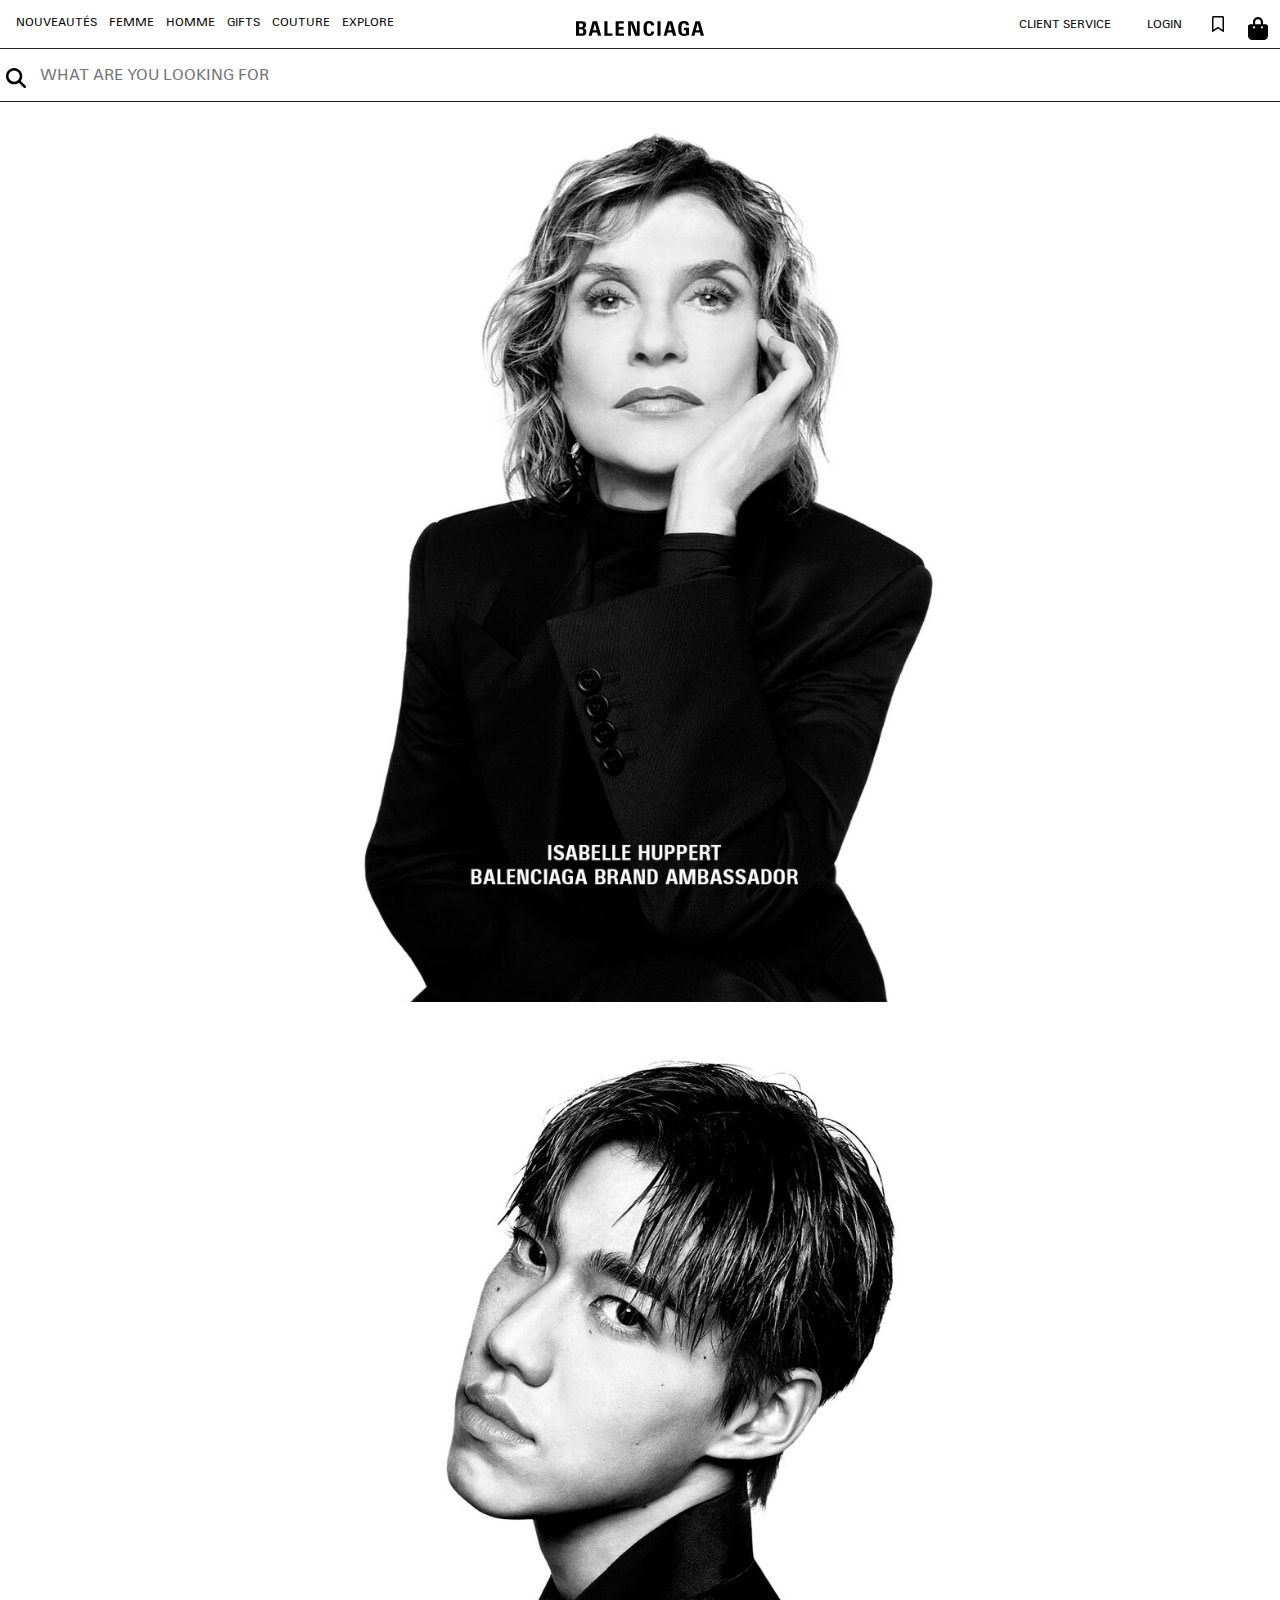
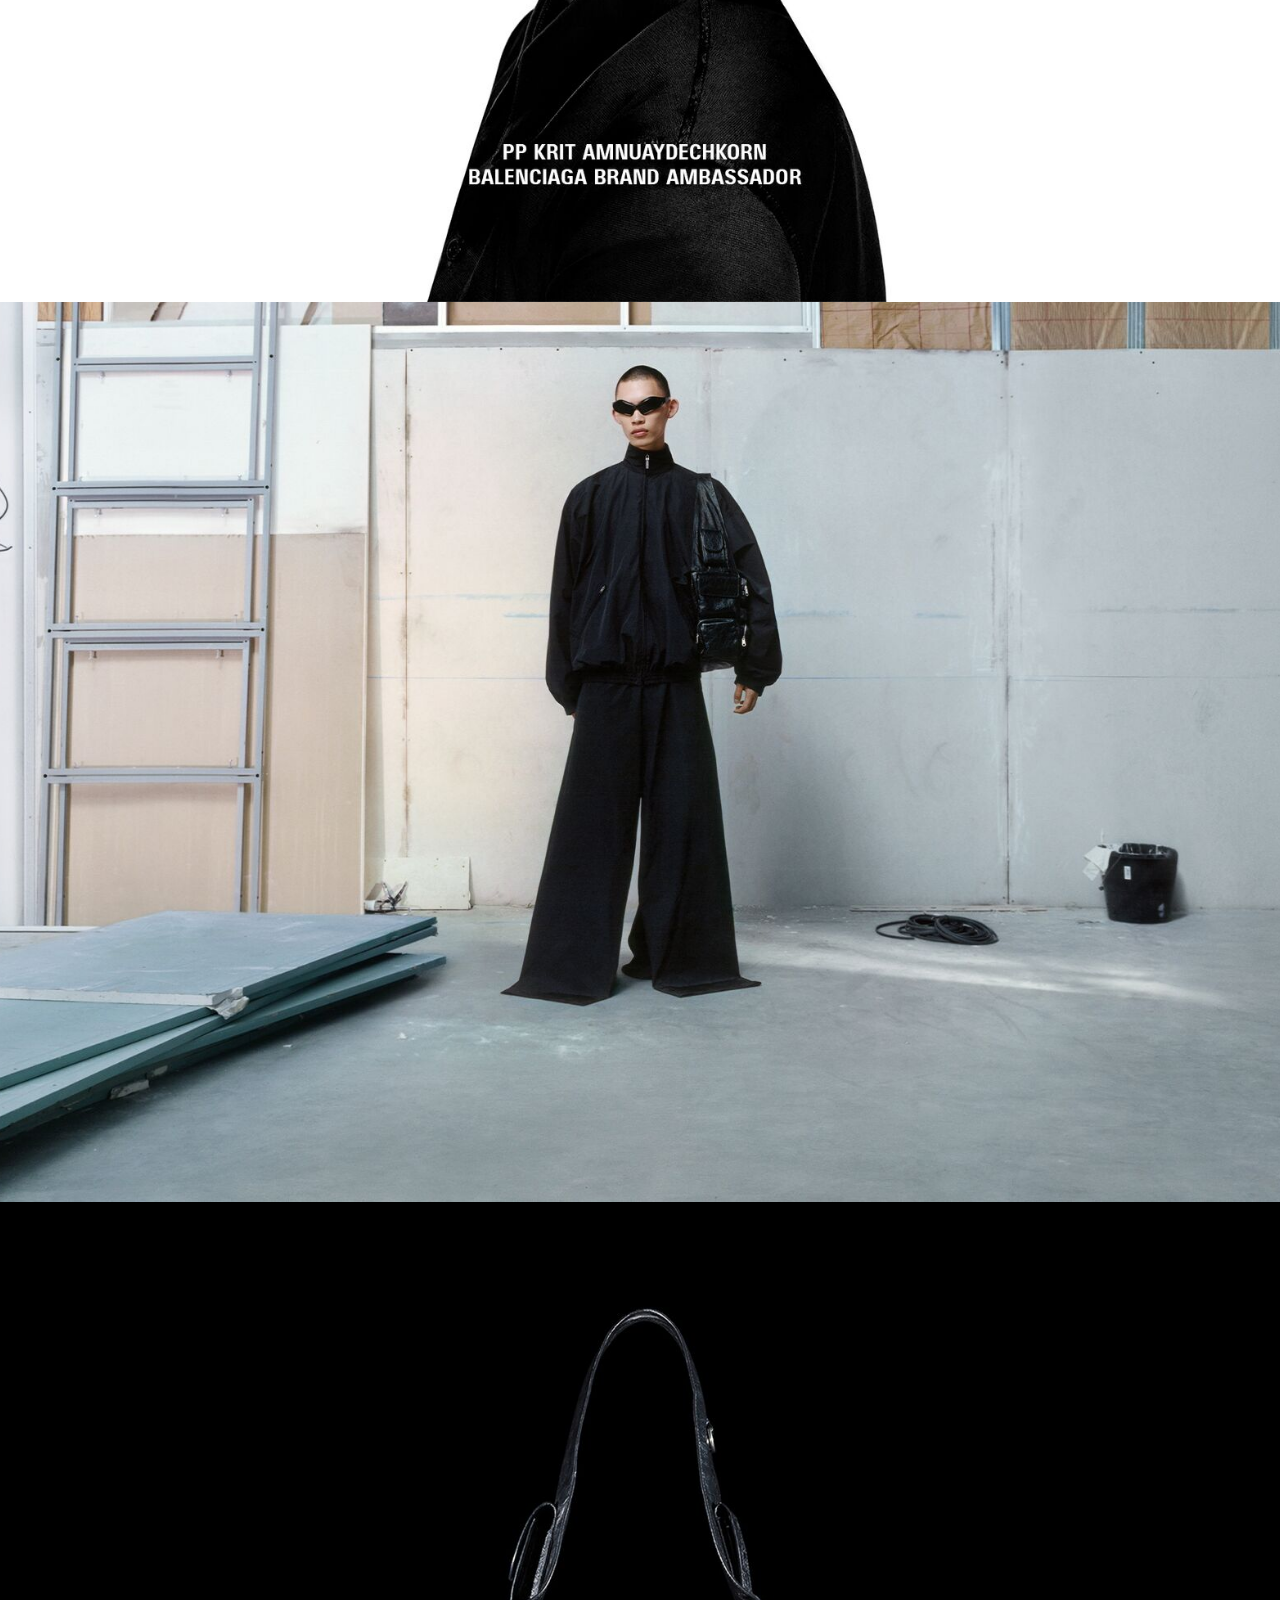
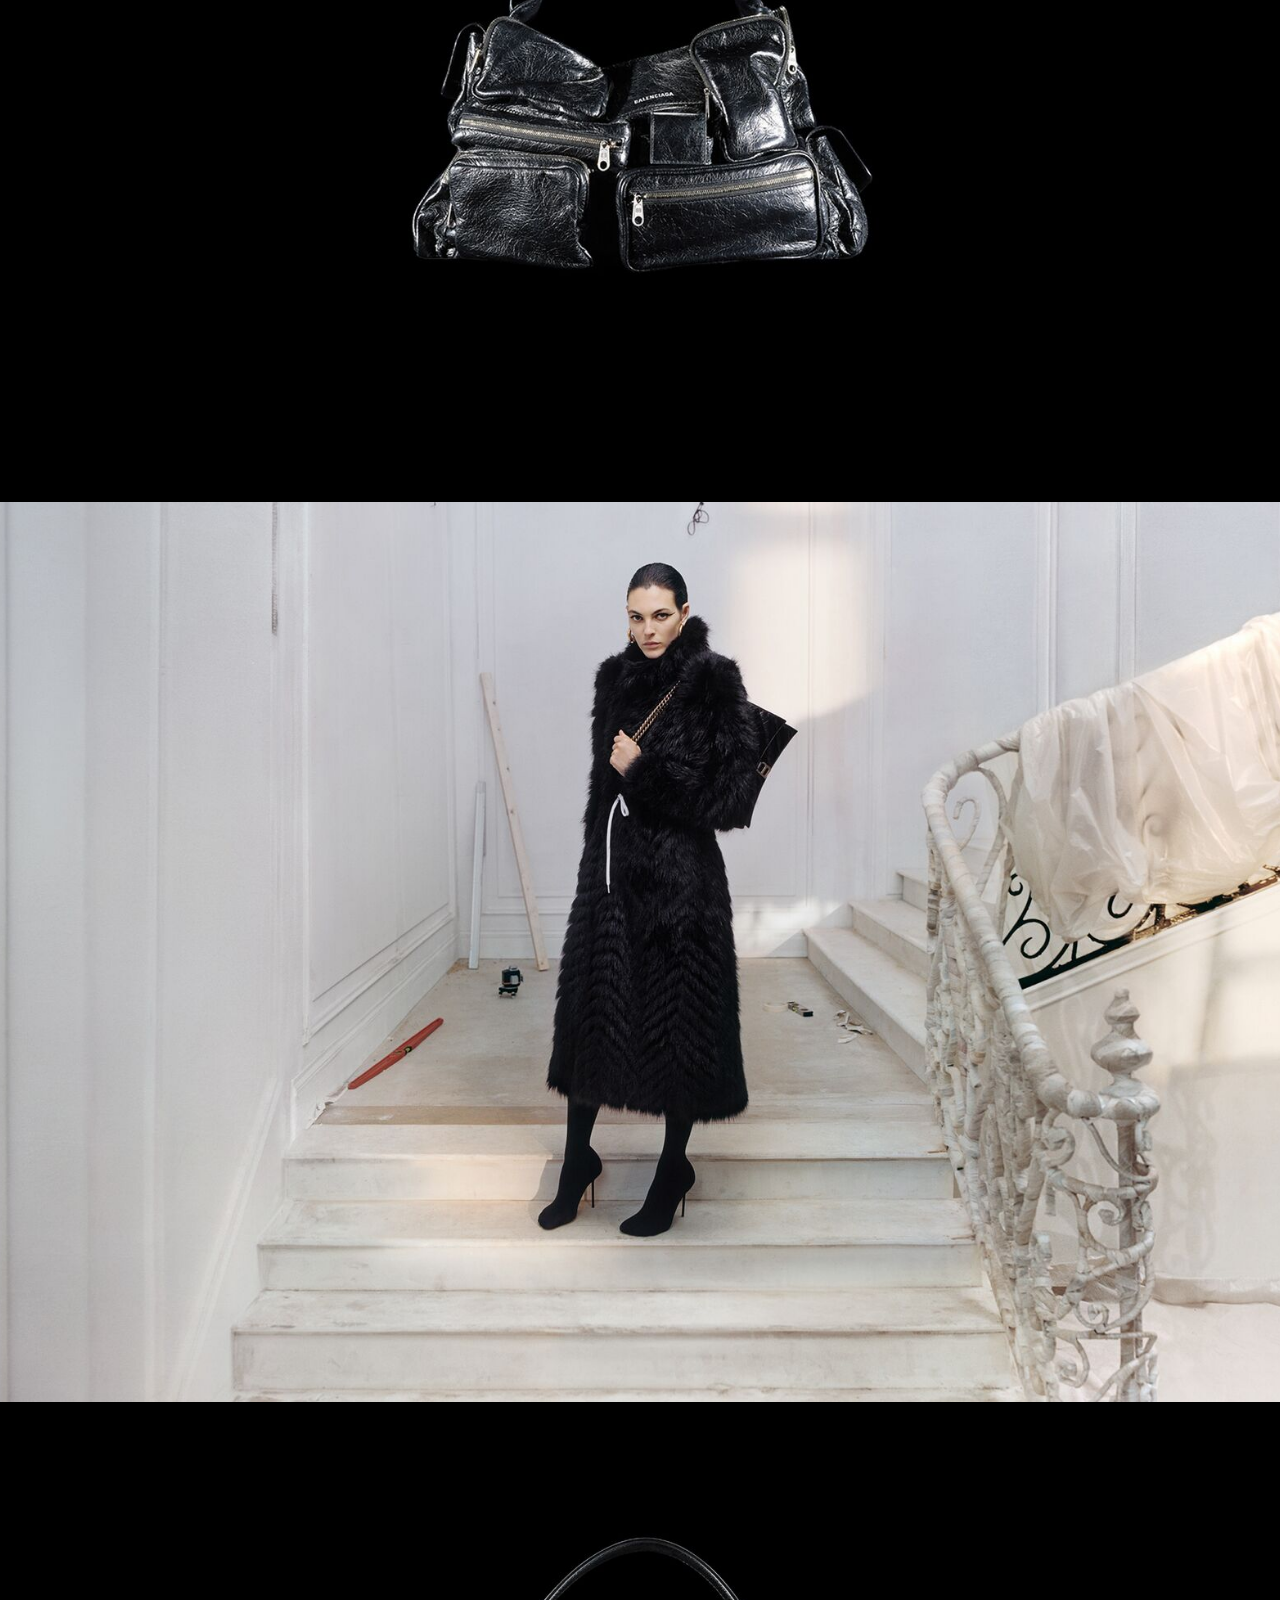
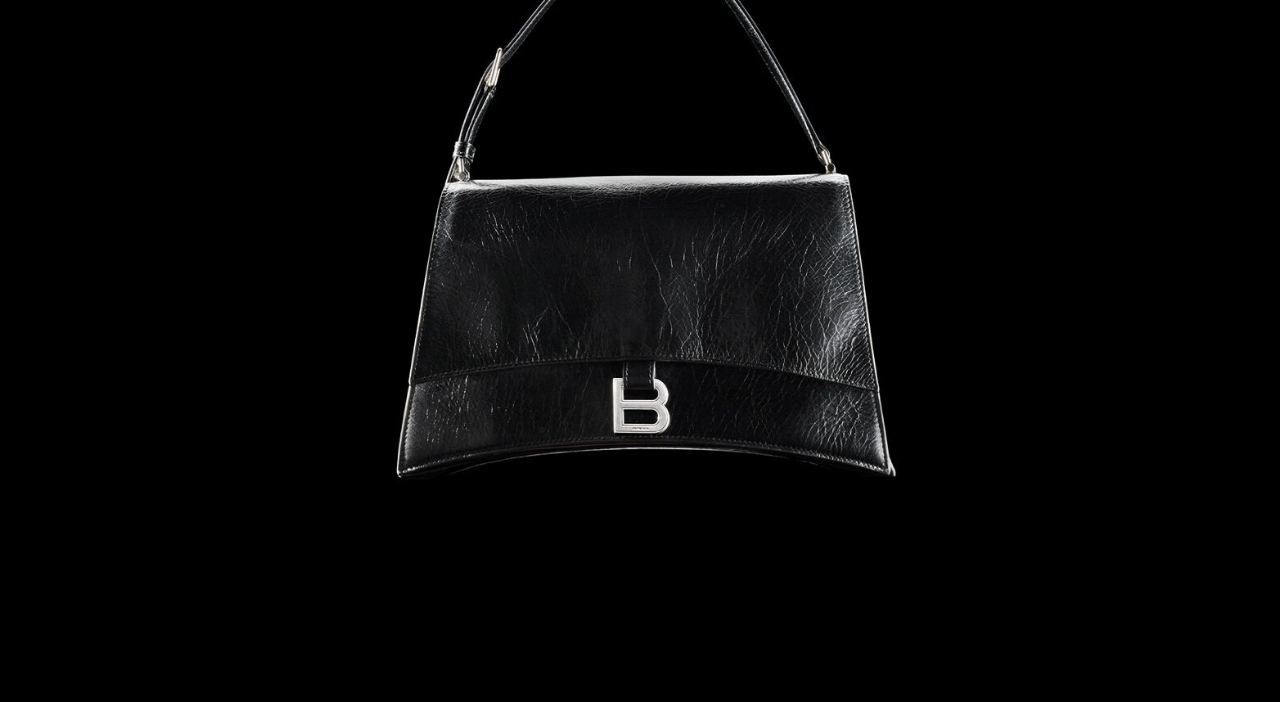
==== index.html @ ee8b0ac3 "Menu desktop terminé" ====
<!DOCTYPE html>

<html lang="fr">

<head>
    <meta charset="UTF-8">
    <meta name="viewport" content="width=device-width, initial-scale=1.0">
    <title>Balenciaga </title>
    <link rel="stylesheet" href="./assets/css/bootstrap.min.css">
    <link rel="stylesheet" href="./assets/css/reset.css">
    <link rel="stylesheet" href="./assets/css/global.css">
    <link rel="stylesheet" href="./assets/css/style.css">
    <link rel="stylesheet" href="./assets/css/navigation_mobile.css">
    <link rel="stylesheet" href="./assets/css/navigation_desktop.css">
</head>

<body>


    <head>
        <div class="head__container-bloc1 mt-2 pb-2 border-bottom border-dark border-1">
            <div class="menu-burger mx-2">
                <div class="burger-line1 "></div>
                <div class="burger-line2 "></div>
                <div class="burger-line3 "></div>
            </div>
            <nav class="main_navigation_window">
                <div class="mobilemenu__container">
                    <!-- ---------------------------------------------------------------------------------------------------------->
                    <!-- ---------------------------------------------------------------------------------------------------------->
                    <!-- -----------------------------        MENU PRINCIPALE CHOIX N°1         ----------------------------------->
                    <!-- ---------------------------------------------------------------------------------------------------------->
                    <!-- ---------------------------------------------------------------------------------------------------------->
                    <ul>
                        <li class="level-1 choix1">
                            <p class="text-left chevron__right">
                                <a href="#">New arrivals</a>
                            </p>
                            <div class="main__bloc level-2 menu1 choix1 display__false">
                                <ul class="bloc display__bloc-off">
                                    <li>
                                        <a href="#">New arrivals - Women</a>
                                    </li>
                                    <li>
                                        <a href="#">New arrivals - men</a>
                                    </li>
                                    <li class="level-2 menu5 choix1">
                                        <a class="chevron__down" href="#">Discover</a>
                                        <div class="level-3 menu3 choix3 display__false">
                                            <ul class="bloc display__blocup-off">
                                                <li>
                                                    <a href="#">Coats & Jackets</a>
                                                </li>
                                                <li>
                                                    <a href="#">Sweatshirts & Hoodie</a>
                                                </li>
                                                <li>
                                                    <a href="#">T-shirt</a>
                                                </li>
                                                <li>
                                                    <a href="#">Knitwear</a>
                                                </li>
                                                <li>
                                                    <a href="#">Tops & shirts</a>
                                                </li>
                                                <li>
                                                    <a href="#">Dresses & Skirts</a>
                                                </li>
                                            </ul>
                                        </div>
                                    </li>
                                </ul>
                            </div>
                        </li>
                        <!-- ---------------------------------------------------------------------------------------------------------->
                        <!-- ---------------------------------------------------------------------------------------------------------->
                        <!-- -----------------------------        MENU PRINCIPALE CHOIX N°2         ----------------------------------->
                        <!-- ---------------------------------------------------------------------------------------------------------->
                        <!-- ---------------------------------------------------------------------------------------------------------->
                        <li class="level-1 choix2">
                            <p class="text-left chevron__right ">
                                <a href="#">Woman</a>
                            </p>
                            <div class="main__bloc level-2  menu1 choix2 display__false">
                                <ul class="bloc display__bloc-off">
                                    <li class="level-2 menu4 choix1">
                                        <a class="chevron__down" href="#">Ready-to-wear</a>
                                        <div class="level-3 menu4 choix1 display__false">
                                            <ul class="bloc display__blocup-off">
                                                <li>
                                                    <a href="#">Coats & Jackets</a>
                                                </li>
                                                <li>
                                                    <a href="#">Sweatshirts & Hoodie</a>
                                                </li>
                                                <li>
                                                    <a href="#">T-shirt</a>
                                                </li>
                                                <li>
                                                    <a href="#">Knitwear</a>
                                                </li>
                                                <li>
                                                    <a href="#">Tops & shirts</a>
                                                </li>
                                                <li>
                                                    <a href="#">Dresses & Skirts</a>
                                                </li>
                                            </ul>
                                        </div>
                                    </li>
                                    <li class="level-2 menu4 choix2">
                                        <a class="chevron__down" href="#">Shoes</a>
                                        <div class="level-3 menu4 choix1 display__false">
                                            <ul class="bloc display__blocup-off">
                                                <li>
                                                    <a href="#">Sneakers</a>
                                                </li>
                                                <li>
                                                    <a href="#">Boots & Ankle Boots</a>
                                                </li>
                                                <li>
                                                    <a href="#">Pumps & Heels</a>
                                                </li>

                                            </ul>
                                        </div>
                                    </li>
                                    <li class="level-2 menu4 choix3">
                                        <a class="chevron__down" href="#">bags</a>
                                        <div class="level-3 menu4 choix1 display__false">
                                            <ul class="bloc display__blocup-off">
                                                <li>
                                                    <a href="#">Handbag</a>
                                                </li>
                                                <li>
                                                    <a href="#">Shoulder bags</a>
                                                </li>
                                                <li>
                                                    <a href="#">mini bags</a>
                                                </li>
                                                <li>
                                                    <a href="#">chain bags</a>
                                                </li>
                                                <li>
                                                    <a href="#">tote bags</a>
                                                </li>
                                            </ul>
                                        </div>
                                    </li>
                                    <li class="level-2 menu4 choix4">
                                        <a class="chevron__down" href="#">Small Leathers Goods</a>
                                        <div class="level-3 menu4 choix1 display__false">
                                            <ul class="bloc display__blocup-off">
                                                <li>
                                                    <a href="#">Wallet on chain</a>
                                                </li>
                                                <li>
                                                    <a href="#">wallets</a>
                                                </li>
                                                <li>
                                                    <a href="#">Card holders</a>
                                                </li>
                                                <li>
                                                    <a href="#">Clutches & pouches</a>
                                                </li>
                                            </ul>
                                        </div>
                                    </li>
                                    <li class="level-2 menu4 choix5">
                                        <a class="chevron__down" href="#">Accessories</a>
                                        <div class="level-3 menu4 choix1 display__false">
                                            <ul class="bloc display__blocup-off">
                                                <li>
                                                    <a href="#">Sunglasses</a>
                                                </li>
                                                <li>
                                                    <a href="#">Belts</a>
                                                </li>
                                                <li>
                                                    <a href="#">Scarves & Caps</a>
                                                </li>
                                                <li>
                                                    <a href="#">Socks & Tights</a>
                                                </li>
                                                <li>
                                                    <a href="#">Phone accessories & Keyrings</a>
                                                </li>
                                                <li>
                                                    <a href="#">Hair accessories</a>
                                                </li>
                                                <li>
                                                    <a href="#">Objects</a>
                                                </li>
                                            </ul>
                                        </div>
                                    </li>
                                </ul>
                            </div>
                        </li>
                        <!-- ---------------------------------------------------------------------------------------------------------->
                        <!-- ---------------------------------------------------------------------------------------------------------->
                        <!-- -----------------------------        MENU PRINCIPALE CHOIX N°3         ----------------------------------->
                        <!-- ---------------------------------------------------------------------------------------------------------->
                        <!-- ---------------------------------------------------------------------------------------------------------->
                        <li class="level-1 choix3">
                            <p class="text-left chevron__right">
                                <a href="#">Men</a>
                            </p>
                            <div class="main__bloc level-2 menu1 choix3 display__false">
                                <ul class="bloc display__bloc-off">
                                    <li class="level-2 menu3 choix1">
                                        <a class="chevron__down" href="#">Ready-to-wear</a>
                                        <div class="level-3 menu5 choix1 display__false">
                                            <ul class="bloc display__blocup-off">
                                                <li>
                                                    <a href="#">Coats & Jackets</a>
                                                </li>
                                                <li>
                                                    <a href="#">Sweatshirts & Hoodie</a>
                                                </li>
                                                <li>
                                                    <a href="#">T-shirt</a>
                                                </li>
                                                <li>
                                                    <a href="#">Knitwear</a>
                                                </li>
                                                <li>
                                                    <a href="#">Tops & shirts</a>
                                                </li>
                                                <li>
                                                    <a href="#">Pants</a>
                                                </li>
                                            </ul>
                                        </div>
                                    </li>
                                    <li class="level-2 menu3 choix2">
                                        <a class="chevron__down" href="#">Shoes</a>
                                        <div class="level-3 menu5 choix2 display__false">
                                            <ul class="bloc display__blocup-off">
                                                <li>
                                                    <a href="#">Sneakers</a>
                                                </li>
                                                <li>
                                                    <a href="#">Boots & Derbies</a>
                                                </li>
                                                <li>
                                                    <a href="#">Sandals & Mules</a>
                                                </li>
                                            </ul>
                                        </div>
                                    </li>
                                    <li class="level-2 menu3 choix3">
                                        <a class="chevron__down" href="#">bags</a>
                                        <div class="level-3 menu5 choix3 display__false">
                                            <ul class="bloc display__blocup-off">
                                                <li>
                                                    <a href="#">Bags & Totes</a>
                                                </li>
                                                <li>
                                                    <a href="#">Backpacks</a>
                                                </li>
                                                <li>
                                                    <a href="#">Beltbags</a>
                                                </li>
                                                <li>
                                                    <a href="#">Crossbodies & Messengers</a>
                                                </li>
                                            </ul>
                                        </div>
                                    </li>
                                    <li class="level-2 menu3 choix4">
                                        <a class="chevron__down" href="#">Small Leathers Goods</a>
                                        <div class="level-3  menu5 choix4 display__false">
                                            <ul class="bloc display__blocup-off">
                                                <li>
                                                    <a href="#">Card holders</a>
                                                </li>
                                                <li>
                                                    <a href="#">Cluthes & Pouches</a>
                                                </li>
                                                <li>
                                                    <a href="#">Wallet</a>
                                                </li>
                                            </ul>
                                        </div>
                                    </li>
                                    <li class="level-2 menu3 choix5">
                                        <a class="chevron__down" href="#">Accessories</a>
                                        <div class="level-3  menu5 choix5 display__false">
                                            <ul class="bloc display__blocup-off">
                                                <li>
                                                    <a href="#">Sunglasses</a>
                                                </li>
                                                <li>
                                                    <a href="#">Belts</a>
                                                </li>
                                                <li>
                                                    <a href="#">Scarves & Caps</a>
                                                </li>
                                                <li>
                                                    <a href="#">Socks</a>
                                                </li>
                                                <li>
                                                    <a href="#">Phone accessories & Keyrings</a>
                                                </li>
                                                <li>
                                                    <a href="#">Home wear</a>
                                                </li>
                                                <li>
                                                    <a href="#">Objects</a>
                                                </li>
                                            </ul>
                                        </div>
                                    </li>
                                </ul>
                            </div>
                        </li>
                        <!-- ---------------------------------------------------------------------------------------------------------->
                        <!-- ---------------------------------------------------------------------------------------------------------->
                        <!-- -----------------------------        MENU PRINCIPALE CHOIX N°4         ----------------------------------->
                        <!-- ---------------------------------------------------------------------------------------------------------->
                        <!-- ---------------------------------------------------------------------------------------------------------->
                        <li class="level-1 choix4">
                            <p class="text-left chevron__right">
                                <a href="#">Gifts</a>
                            </p>
                            <div class="main__bloc level-2 menu1 choix4  display__false">
                                <ul class="bloc display__bloc-off">
                                    <li>
                                        <a href="#">View All</a>
                                    </li>
                                    <li>
                                        <a href="#">Personalization</a>
                                    </li>
                                    <li>
                                        <a href="#">For Women</a>
                                    </li>
                                    <li>
                                        <a href="#">For men</a>
                                    </li>
                                    <li>
                                        <a href="#">objects</a>
                                    </li>
                                    <!-- ---------------------------------------------------------------------------------------------------------->
                                    <!-- ---------------------------------------------------------------------------------------------------------->
                                    <!-- -----------------------------        MENU PRINCIPALE CHOIX N°5         ----------------------------------->
                                    <!-- ---------------------------------------------------------------------------------------------------------->
                                    <!-- ---------------------------------------------------------------------------------------------------------->
                            </div>
                        </li>
                        <li class="level-1 choix5">
                            <p class="text-left">
                                <a href="#">couture</a>
                            </p>
                        </li>
                        <!-- ---------------------------------------------------------------------------------------------------------->
                        <!-- ---------------------------------------------------------------------------------------------------------->
                        <!-- -----------------------------        MENU PRINCIPALE CHOIX N°6         ----------------------------------->
                        <!-- ---------------------------------------------------------------------------------------------------------->
                        <!-- ---------------------------------------------------------------------------------------------------------->
                        <li class="level-1 choix6">
                            <p class="text-left chevron__right">
                                <a href="#">Explore</a>
                            </p>
                            <div class="main__bloc level-2 menu1 choix6 display__false">
                                <ul class="bloc display__bloc-off">
                                    <li class="level-2 menu2 choix1">
                                        <a class="chevron__down" href="#">Special Projects</a>
                                        <div class="level-3 menu6 choix1 display__false">
                                            <ul class="bloc display__blocup-off">
                                                <li>
                                                    <a href="#">Balenciaga Brand Ambassadors</a>
                                                </li>
                                                <li>
                                                    <a href="#">Winter 23 Campaign</a>
                                                </li>
                                                <li>
                                                    <a href="#">Fall 23 Campaign</a>
                                                </li>
                                                <li>
                                                    <a href="#">Summer 23 Campaign</a>
                                                </li>
                                                <li>
                                                    <a href="#">Balanciaga Garde-Rode 23 Campaign</a>
                                                </li>
                                            </ul>
                                        </div>
                                    </li>
                                    <li class="level-2 menu2 choix2">
                                        <a class="chevron__down" href="#">Heritage</a>
                                        <div class="level-3 menu6 choix2 display__false">
                                            <ul class="bloc display__blocup-off">
                                                <li>
                                                    <a href="#">Maison</a>
                                                </li>
                                                <li>
                                                    <a href="#">Cristobal</a>
                                                </li>
                                                <li>
                                                    <a href="#">George V</a>
                                                </li>
                                            </ul>
                                        </div>
                                    </li>
                                    <li class="level-2 menu2 choix3">
                                        <a class="chevron__down" href="#">Collections</a>
                                        <div class="level-3 menu6 choix3 display__false">
                                            <ul class="bloc display__blocup-off">
                                                <li>
                                                    <a href="#">Spring 24</a>
                                                </li>
                                                <li>
                                                    <a href="#">Winter 23</a>
                                                </li>
                                                <li>
                                                    <a href="#">Fall 23</a>
                                                </li>
                                                <li>
                                                    <a href="#">Spring 23</a>
                                                </li>
                                                <li>
                                                    <a href="#">Winter 22</a>
                                                </li>
                                                <li>
                                                    <a href="#">Fall 22</a>
                                                </li>
                                            </ul>
                                        </div>
                                    </li>
                                    <li class="level-2 menu2 choix4">
                                        <a class="chevron__down" href="#">Our Commitments</a>

                                        <div class="level-3 menu6 choix4 display__false">
                                            <ul class="bloc display__blocup-off">
                                                <li>
                                                    <a href="#">National Children's Alliance</a>
                                                </li>
                                                <li>
                                                    <a href="#">World Food Programme</a>
                                                </li>
                                                <li>
                                                    <a href="#">Sustainability</a>
                                                </li>
                                                <li>
                                                    <a href="#">Re-sell Program</a>
                                                </li>
                                                <li>
                                                    <a href="#">Pride</a>
                                                </li>
                                                <li>
                                                    <a href="#">earth day</a>
                                                </li>
                                            </ul>
                                        </div>
                                    </li>
                                </ul>
                            </div>
                        </li>
                    </ul>
                </div>


                <div class="mobileinfos__container">

                    <ul>
                        <li>CONNEXION</li>
                        <li>FAVORIS</li>
                        <li>PAYS / RÉGION: FRANCE</li>
                        <li>LANGUE : FRANÇAIS</li>
                        <li>SERVICE CLIENT</li>
                    </ul>

                    <ul>
                        <li>
                            <h6>ENVOYEZ-NOUS UN WHATSAPP</h6>
                            <span>Nos Conseillers vous répondent du lundi au samedi de 9h30 à 19h00</span>
                        </li>
                        <li>
                            <h6>LIVE CHAT</h6>
                            <span>Nos conseillers sont actuellement indisponibles0</span>
                        </li>
                        <li>
                            <h6>APPELEZ-NOUS +33 1 84 95 22 23</h6>
                            <span>Lun-Sam 9h30-19h</span>
                        </li>
                        <li>
                            <h6>PERSONAL SHOPPERS +33 1 70 65 64 10</h6>
                            <span>Nos Personal Shoppers vous présentent nos produits et services à distance</span>
                        </li>
                        <li>
                            <h6>ENVOYEZ-NOUS UN MAIL</h6>
                        </li>
                        <li>
                            <h6>PRENDRE RENDEZ-VOUS</h6>
                            <span>La boutique vous répondra prochainement</span>
                        </li>
                    </ul>
                </div>


                <div class="desktopmenu__container">
                    <ul>
                        <li class="link">
                            <a href="#">Nouveautés</a>
                            <div class="big-bloc nouveaute__container big-bloc__off">
                                <ul class="bloc_col1">
                                    <li>
                                        <ul>
                                            <h6>nouveautés femme</h6>

                                        </ul>
                                    </li>
                                </ul>
                                <ul class="bloc_col2">
                                    <li>
                                        <ul>
                                            <h6>nouveautés homme</h6>

                                        </ul>
                                    </li>
                                </ul>
                                <ul class="bloc_col3">
                                    <li>
                                        <ul>
                                            <h6>découvrir</h6>
                                            <li>Automne 23 Femme</li>
                                            <li>Autome 23 Homme</li>
                                            <li>été 23 homme</li>
                                            <li>été 23 femme</li>
                                            <li>high summer - bags</li>
                                            <li>high summer - Shoes</li>
                                            <li>3XL</li>
                                            <li>La cagole</li>
                                            <li>Kids</li>

                                        </ul>
                                    </li>
                                </ul>
                                <ul class="bloc_col4">
                                    <li>
                                        <ul>
                                            <li>
                                                <h6>ENVOYEZ-NOUS UN WHATSAPP</h6>
                                                <span>Nos Conseillers vous répondent du lundi au samedi de 9h30 à
                                                    19h00</span>
                                            </li>
                                            <li>
                                                <h6>LIVE CHAT</h6>
                                                <span>Nos conseillers sont actuellement indisponibles0</span>
                                            </li>
                                            <li>
                                                <h6>APPELEZ-NOUS +33 1 84 95 22 23</h6>
                                                <span>Lun-Sam 9h30-19h</span>
                                            </li>
                                            <li>
                                                <h6>PERSONAL SHOPPERS +33 1 70 65 64 10</h6>
                                                <span>Nos Personal Shoppers vous présentent nos produits et services à
                                                    distance</span>
                                            </li>
                                            <li>
                                                <h6>ENVOYEZ-NOUS UN MAIL</h6>
                                            </li>
                                            <li>
                                                <h6>PRENDRE RENDEZ-VOUS</h6>
                                                <span>La boutique vous répondra prochainement</span>
                                            </li>
                                        </ul>
                                    </li>
                                </ul>
                                <ul class="bloc_col5">
                                    <li>
                                        <ul>

                                        </ul>
                                    </li>
                                </ul>
                                <ul class="bloc_col6">
                                    <li>
                                        <ul>

                                        </ul>
                                    </li>
                                </ul>
                            </div>
                        </li>
                        <li class="link">
                            <a href="#">femme</a>
                            <div class="big-bloc nouveaute__container big-bloc__off">
                                <ul class="bloc_col1">
                                    <li>
                                        <ul>
                                            <h6>prêt-à-porter</h6>
                                            <li>Voir tout</li>
                                            <li>Nouveauté</li>
                                            <li>Garde-Robe</li>
                                            <li></li>
                                            <li>Manteaux & Vestes</li>
                                            <li>Sweetshirts & Hoodies</li>
                                            <li>T-shirts</li>
                                            <li>Maille</li>
                                            <li>Tops & Chemises</li>
                                            <li>Robes & Jupes</li>
                                            <li>Pantalons</li>
                                            <li>Activewear</li>
                                            <li>Maillots de bains</li>
                                            <li>SOus-vêtements</li>

                                        </ul>
                                    </li>
                                </ul>
                                <ul class="bloc_col2">
                                    <li>
                                        <ul>
                                            <h6>chaussures</h6>
                                            <li>Voir tout</li>
                                            <li>Nouveauté</li>
                                            <li>High Summer</li>
                                            <li></li>
                                            <li>Sneakers</li>
                                            <li>Bottes & Bottines</li>
                                            <li>Escarpins & Talons</li>
                                            <li>Sandales & Mules</li>
                                            <li></li>
                                            <li>Crocs</li>
                                            <li>speed</li>
                                            <li>Runner</li>
                                            <li>Triple S</li>
                                            <li>track</li>
                                            <li>3XL</li>
                                        </ul>
                                    </li>
                                </ul>
                                <ul class="bloc_col3">
                                    <li>
                                        <ul>
                                            <h6>sacs</h6>
                                            <li>Voir tout</li>
                                            <li>Nouveauté</li>
                                            <li>High Summer</li>
                                            <li></li>
                                            <li>Sacs à main</li>
                                            <li>Sacs porté épaule</li>
                                            <li>mini sacs</li>
                                            <li>Sacs avec chaine</li>
                                            <li>Cabas</li>
                                            <li></li>
                                            <li>Hourglass</li>
                                            <li>Le Cagole</li>
                                            <li>Crush</li>
                                            <li>Downtown</li>

                                        </ul>
                                    </li>
                                </ul>
                                <ul class="bloc_col4">
                                    <li>
                                        <ul>
                                            <h6>petite maroquinerie</h6>
                                            <li>Voir tout</li>
                                            <li>Portefeuilles avec chaine</li>
                                            <li>Portefeuilles & Portes monnaies</li>
                                            <li>Porte-cartes</li>
                                            <li>Pochettes</li>
                                            <li></li>
                                            <li>Hourglass</li>
                                            <li>Le Cagole</li>
                                            <li>Crush</li>
                                            <li>Enveloppe</li>
                                        </ul>
                                    </li>

                                </ul>
                                <ul class="bloc_col5">
                                    <li>
                                        <ul>
                                            <h6>accessoires</h6>
                                            <li>Lunettes</li>
                                            <li>Ceintures</li>
                                            <li>Echarpes & Casquettes</li>
                                            <li>CHaussettes & Collants</li>
                                            <li>Accessoires téléphone & Portes-clés</li>
                                            <li>Accessoires cheveux</li>
                                            <li>Homewear</li>
                                            <li>Objects</li>
                                            <li></li>
                                            <li>Alphabet</li>
                                            <li>Bijourx</li>
                                            <li>Boucles d'oreilles</li>
                                            <li>Bracelets & Bagues</li>
                                            <li>Colliers</li>
                                        </ul>
                                    </li>
                                </ul>
                                <ul class="bloc_col6">
                                    <li>
                                        <ul>
                                            <li>
                                                <h6>ENVOYEZ-NOUS UN WHATSAPP</h6>
                                                <span>Nos Conseillers vous répondent du lundi au samedi de 9h30 à
                                                    19h00</span>
                                            </li>
                                            <li>
                                                <h6>LIVE CHAT</h6>
                                                <span>Nos conseillers sont actuellement indisponibles0</span>
                                            </li>
                                            <li>
                                                <h6>APPELEZ-NOUS +33 1 84 95 22 23</h6>
                                                <span>Lun-Sam 9h30-19h</span>
                                            </li>
                                            <li>
                                                <h6>PERSONAL SHOPPERS +33 1 70 65 64 10</h6>
                                                <span>Nos Personal Shoppers vous présentent nos produits et services à
                                                    distance</span>
                                            </li>
                                            <li>
                                                <h6>ENVOYEZ-NOUS UN MAIL</h6>
                                            </li>
                                            <li>
                                                <h6>PRENDRE RENDEZ-VOUS</h6>
                                                <span>La boutique vous répondra prochainement</span>
                                            </li>
                                        </ul>
                                    </li>
                                </ul>
                            </div>
                        </li>
                        <li class="link">
                            <a href="#">homme</a>
                            <div class="big-bloc nouveaute__container big-bloc__off">
                                <ul class="bloc_col1">
                                    <li>
                                        <ul>
                                            <h6>prêt-à-porter</h6>
                                            <li>Voir tout</li>
                                            <li>Nouveauté</li>
                                            <li>Garde-Robe</li>
                                            <li></li>
                                            <li>Manteaux & Vestes</li>
                                            <li>Sweetshirts & Hoodies</li>
                                            <li>T-shirts</li>
                                            <li>Maille</li>
                                            <li>Tops & Chemises</li>
                                           
                                            <li>Pantalons</li>
                                            <li>Activewear</li>
                                            <li>Maillots de bains</li>
                                            <li>SOus-vêtements</li>

                                        </ul>
                                    </li>
                                </ul>
                                <ul class="bloc_col2">
                                    <li>
                                        <ul>
                                            <h6>chaussures</h6>
                                            <li>Voir tout</li>
                                            <li>Nouveauté</li>
                                           
                                            <li></li>
                                            <li>Sneakers</li>
                                            <li>Derbies & Boots</li>
                                           
                                            <li>Sandales & Mules</li>
                                            <li></li>
                                            
                                            <li>speed</li>
                                            <li>Runner</li>
                                            <li>Triple S</li>
                                            <li>track</li>
                                            <li>Bouncer</li>
                                            <li>Crocs</li>
                                            <li>3XL</li>
                                        </ul>
                                    </li>
                                </ul>
                                <ul class="bloc_col3">
                                    <li>
                                        <ul>
                                            <h6>sacs</h6>
                                            <li>Voir tout</li>
                                            <li>Nouveauté</li>
                                           
                                            <li></li>
                                            <li>Sacs & cabas</li>
                                            <li>Sacs à dos</li>
                                            <li>Sacs bananne</li>
                                            <li>Sacs bandoulière & Messenger</li>
                                            
                                            <li></li>
                                            <li>Le Cagole</li>
                                            <li>Explorer</li>
                                            <li>Explorer</li>
                                            <li>Army</li>
                                            <li>Car</li>
                                            <li>Everyday</li>

                                        </ul>
                                    </li>
                                </ul>
                                <ul class="bloc_col4">
                                    <li>
                                        <ul>
                                            <h6>petite maroquinerie</h6>
                                            <li>Voir tout</li>
                                           
                                            <li>Portefeuilles & Portes monnaies</li>
                                            <li>Porte-cartes</li>
                                            <li>Pochettes</li>
                                            <li></li>
                                            <li>Cash</li>
                                            <li>Car</li>
                                            <li>Explorer</li>
                                            
                                        </ul>
                                    </li>

                                </ul>
                                <ul class="bloc_col5">
                                    <li>
                                        <ul>
                                            <h6>accessoires</h6>
                                            <li>Lunettes</li>
                                            <li>Ceintures</li>
                                            <li>Echarpes & Casquettes</li>
                                            <li>Chaussettes</li>
                                            <li>Accessoires téléphone & Portes-clés</li>
                                            
                                            <li>Homewear</li>
                                            <li>Objects</li>
                                            <li></li>
                                            <li>Alphabet</li>
                                            <li>Bijourx</li>
                                            <li>Boucles d'oreilles</li>
                                            <li>Bracelets & Bagues</li>
                                            <li>Colliers</li>
                                        </ul>
                                    </li>
                                </ul>
                                <ul class="bloc_col6">
                                    <li>
                                        <ul>
                                            <li>
                                                <h6>ENVOYEZ-NOUS UN WHATSAPP</h6>
                                                <span>Nos Conseillers vous répondent du lundi au samedi de 9h30 à
                                                    19h00</span>
                                            </li>
                                            <li>
                                                <h6>LIVE CHAT</h6>
                                                <span>Nos conseillers sont actuellement indisponibles0</span>
                                            </li>
                                            <li>
                                                <h6>APPELEZ-NOUS +33 1 84 95 22 23</h6>
                                                <span>Lun-Sam 9h30-19h</span>
                                            </li>
                                            <li>
                                                <h6>PERSONAL SHOPPERS +33 1 70 65 64 10</h6>
                                                <span>Nos Personal Shoppers vous présentent nos produits et services à
                                                    distance</span>
                                            </li>
                                            <li>
                                                <h6>ENVOYEZ-NOUS UN MAIL</h6>
                                            </li>
                                            <li>
                                                <h6>PRENDRE RENDEZ-VOUS</h6>
                                                <span>La boutique vous répondra prochainement</span>
                                            </li>
                                        </ul>
                                    </li>
                                </ul>
                            </div>
                        </li>
                        <li class="link">
                            <a href="#">gifts</a>
                            <div class="big-bloc nouveaute__container big-bloc__off">
                                <ul class="bloc_col1">
                                    <li>
                                        <ul>
                                            <h6>voir tout</h6>
                                            

                                        </ul>
                                    </li>
                                </ul>
                                <ul class="bloc_col2">
                                    <li>
                                        <ul>
                                            <h6>personnalisation</h6>
                                        </ul>
                                    </li>
                                </ul>
                                <ul class="bloc_col3">
                                    <li>
                                        <ul>
                                            <h6>pour femmes</h6>
                                        </ul>
                                    </li>
                                </ul>
                                <ul class="bloc_col4">
                                    <li>
                                        <ul>
                                            <h6>pour homme</h6>
                                            
                                        </ul>
                                    </li>

                                </ul>
                                <ul class="bloc_col5">
                                    <li>
                                        <ul>
                                            <h6>objects</h6>
                                        </ul>
                                    </li>
                                </ul>
                                <ul class="bloc_col6">
                                    <li>
                                        <ul>
                                            <li>
                                                <h6>ENVOYEZ-NOUS UN WHATSAPP</h6>
                                                <span>Nos Conseillers vous répondent du lundi au samedi de 9h30 à
                                                    19h00</span>
                                            </li>
                                            <li>
                                                <h6>LIVE CHAT</h6>
                                                <span>Nos conseillers sont actuellement indisponibles0</span>
                                            </li>
                                            <li>
                                                <h6>APPELEZ-NOUS +33 1 84 95 22 23</h6>
                                                <span>Lun-Sam 9h30-19h</span>
                                            </li>
                                            <li>
                                                <h6>PERSONAL SHOPPERS +33 1 70 65 64 10</h6>
                                                <span>Nos Personal Shoppers vous présentent nos produits et services à
                                                    distance</span>
                                            </li>
                                            <li>
                                                <h6>ENVOYEZ-NOUS UN MAIL</h6>
                                            </li>
                                            <li>
                                                <h6>PRENDRE RENDEZ-VOUS</h6>
                                                <span>La boutique vous répondra prochainement</span>
                                            </li>
                                        </ul>
                                    </li>
                                </ul>
                            </div>
                        </li>
                        <li class="link">
                            <a href="#">couture</a>
                        </li>
                        <li class="link">
                            <a href="#">explore</a>
                        </li>
                    </ul>








































                </div>




            </nav>
            <div class="logo mt-2">
                <img src="./assets/svg/logo.svg" alt="logo balenciaga">
            </div>

            <div class="menu__right">

                <div class="client mx-3">
                    <p>
                        client service
                    </p>
                </div>
                <div class="login mx-3">
                    <p>
                        Login
                    </p>
                </div>
                <div class="flag mx-3">
                    <img src="./assets/svg/bookmark.svg" alt="whishlist">
                </div>
                <div class="cart mx-3 mt-1">
                    <img src="./assets/svg/bag-shopping-solid.svg" alt="cart">
                </div>
            </div>
        </div>

        <div class="head__container-bloc2  mt-2 pb-2 border-bottom border-dark border-1">
            <div class="glass mx-2 my-auto">
                <img src="./assets/svg/magnifying-glass-solid.svg" alt="searching">
            </div>

            <div class="input mx-2 my-auto">
                <input type="search" placeholder="WHAT ARE YOU LOOKING FOR">
            </div>
        </div>
        <div class="head__container-bloc3  my-0 py-2 border-bottom border-dark border-1">
            <ul class="ms-5 text-center">
                <li class="p-2">
                    <a href="#">
                        new arrivals
                    </a>
                </li>
                <li class="p-2">
                    <a href="#">
                        fall 23
                    </a>
                </li>
            </ul>
        </div>
    </head>
    <main>

        <section class="section1">
            <div class="image1"></div>
        </section>
        <section class="section2">
            <div class="image2"></div>
        </section>
        <section class="section3">
            <div class="image3"></div>
        </section>
        <section class="section4">
            <div class="image4"></div>
        </section>
        <section class="section5">
            <div class="image5"></div>
        </section>
        <section class="section6">
            <div class="image6"></div>
        </section>
    </main>
    <script src="./assets/js/navigation_mobile.js"></script>
    <script src="./assets/js/navigation_desktop.js"></script>
</body>

</html>
---- assets/css/global.css ----
@font-face {
    font-family: 'BBCondBold';
    src: url('../fonts/BB-CondBold.woff2');
}


@font-face {
    font-family: 'BBRegular';
    src: url('../fonts/BB-Regular.woff2');
}


html {
    font-family: 'BBRegular', 'Arial', 'SansSerif';
    font-size: 12px;
    line-height: 16px;
    font-weight: 400;
}



h6 {
    font-family: 'BBRegular';
    font-size: 12px;
    text-transform: uppercase;
    line-height: 16px;
    font-weight: 400;
    text-decoration: underline;
    margin: 20px 0 0 0;
}

 span {
    color: #767676;
    font-size: 12px;
}
---- assets/css/style.css ----
@keyframes bloc__ON {
    0% {
        left : 400px;
    }
    100% {
        left:0;
    }
}

@keyframes bloc__OFF {
    0% {
        left : 0px;
    }
    100% {
        left:400px;
    }
}
@keyframes bloc__UP {
    0% {
        top : 0;
    }
    100% {
        top: -300px;
    }
}

@keyframes bloc__DOWN {
    0% {
        top : -300px;
    }
    100% {
        top:0px;
    }
}
---- assets/css/navigation_mobile.css ----
.menu-burger {
    width: 25px;
    height: 25px;    
    cursor: pointer;
}
    .burger-line1, .burger-line2, .burger-line3 {
        background-color:  var(--bs-dark);
        padding: 1px;
        margin: 4px;
        transition: 300ms cubic-bezier(0.175, 0.885, 0.32, 1.275);
    }
    .croix1 {
        position: relative;
        top: 5.5px;
        transform: rotate(45deg);
        transition: 300ms ease-in-out;
    }
        .croix2 {
            display: none;
            transition: 300ms ease-in-out;
        }
            .croix3 {
                transform: rotate(-45deg);
                transition: 300ms ease-in-out;
            }
.logo {
    position: absolute;
    left: calc(50% - 128px/ 2 );
    top: 15px;
    cursor: pointer;
    
}

.main_navigation_window {
    position: absolute;
    left: -1000px;
    top: 101px;
    border: 1px black solid;
    background-color: var(--bs-white);
    padding :2px;
    width: 50vw; 
    height: fit-content;
}

.menu__on {
    left : 0;
}


.desktopmenu__container {
    display: none;
}

.main__bloc {
    overflow: hidden;
}

.bloc {
    height: 70vh;
    /* background-color: aqua; */
}

.display__bloc-on {
    animation: bloc__ON 300ms 0ms forwards;
    left : 400px;
}
.display__bloc-off {
    animation: bloc__OFF 100ms 0ms forwards;
    left: 0;
}


.display__blocdown-on {
    animation: bloc__DOWN 300ms 0ms forwards;
    left : 0px;

}
.display__blocup-off {
    animation: bloc__UP 300ms 0ms forwards;
    left : 0px;
}




.mobilemenu__container ul {
    position: relative;
    height: fit-content;
}
    .mobilemenu__container ul li{
        padding-top: 20px;
        padding-bottom: 20px;
        border-bottom: 1px solid black;
    }
        .main__bloc .level-2 {
            margin-top: 10px;
            margin-bottom: -21px;
        }
.level-1 ul li{
    cursor: pointer;
}
    .level-3 ul{
        font-weight: 600;
    }
        .level-3 ul li{
            padding: 5px;
            border: none;
            cursor: pointer;        
        }
.level-1 p a{
    color: var(--bs-dark);
    font-family: 'BB-Regular', 'Helvetica Neue', 'Helvetica', 'Arial', 'sans-serif';
    font-size: 12px;
    font-weight: 500;
    line-height: 20px;
    letter-spacing: 1.2px;
    text-transform: uppercase;
}
    .level-2 li a{
        color: var(--bs-dark);
        font-family: 'BB-Regular', 'Helvetica Neue', 'Helvetica', 'Arial', 'sans-serif';
        font-size: 14px;
        font-weight: 500;
        line-height: 20px;
        text-transform: uppercase;       
    }
        .level-3 li a{
            color: var(--bs-dark);
            font-family: 'BB-Regular', 'Helvetica Neue', 'Helvetica', 'Arial', 'sans-serif';
            font-size: 14px;
            font-weight: 400;
            line-height: 20px;
            text-transform: capitalize;
        }
.chevron__right::after {
    content: url("../svg/right-arrow.svg");
    float: right;
}
    .chevron__left::before {
        content: url("../svg/right-arrow.svg");
        float: left;
    }
        .chevron__down::after {
            content: url("../svg/down-arrow.svg");
            float: right;
        }
.display__true{
    overflow: hidden;   
}
    .display__false {
         display: none;
    }

.mobileinfos__container {
    margin: 10px;
}
    .mobileinfos__container ul{
        margin-bottom: 50px;
    }
        .mobileinfos__container ul li {
            margin-bottom: 20px;
        }











.flag, .login, .client {
    text-transform: uppercase;
    display: none;
}
.cart img,
.glass img {
    cursor: pointer;
    width: 20px;
    margin-top: 8px;
}
.input input {
    border-radius: 5px;
    border: 1px rgba(0, 0, 0, 0.076) solid;
    width: 92vw;
    border: none;
    height: 40px;
    font-size: 16px;
}
    .input input:checked {
        border:none;
    }
.head__container-bloc1 {
    display: flex;
    flex-direction: row;
    justify-content: space-between;
}
    .head__container-bloc2 {
        display: flex;
        flex-direction: row;
        text-transform: uppercase;
    }
        .head__container-bloc3 ul{
            display: flex;
            flex-direction: row;
            justify-content: start;
            text-transform: uppercase;
        }
            .head__container-bloc3 ul li {
                padding-left: 20px;
                margin-right: 10px;
                border: 1px solid rgba(0, 0, 0, 0);
                border-radius: 5px;
            }
                .head__container-bloc3 ul li:hover {
                    border: 1px solid rgb(0, 0, 0);
                    transition: 300ms ease-in;
                }
    section div {
        height: 100vh;
        width: 100vw;
        background-size: cover;
        background-repeat: no-repeat;
        background-position: center top;

}

.image1 {
    background-image: url("../img/Image1.jpg");
}
.image2 {
    background-image: url("../img/Image2.jpg");
}
.image3 {
    background-image: url("../img/Image3.jpg");
}
.image4 {
    background-image: url("../img/Image4.jpg");
}
.image5 {
    background-image: url("../img/Image5.jpg");
}
.image6 {
    background-image: url("../img/Image6.jpg");
}
---- assets/css/navigation_desktop.css ----
@media screen and (min-width: 1200px){
    
.head__container-bloc3,
.menu-burger, .mobilemenu__container,.mobileinfos__container {
    display: none;
}

.flag, .login, .client {
    display: flex;
    align-items: center;
}

.menu__right {
    display: flex;
    flex-direction: row;
}



.main_navigation_window {
    position: static;
    left: 0px;
    top: 48px;
    border: none;
    width: 30%;
    padding: 10px;
    
}
.mobilemenu__container {
    display: none;
}

.desktopmenu__container {
    display: flex;
    flex-direction: column;
}
    .desktopmenu__container ul {
        display: flex;
        flex-direction: row;
        justify-content: space-between;
        text-transform: uppercase;
    }
        .desktopmenu__container ul li a,
        .client p, .login p {
               border: 1px rgba(0, 0, 0, 0) solid;
               padding: 5px;
               border-radius: 5px;
        }
            .desktopmenu__container ul li a:hover,
            .client p:hover, .login p:hover {
                   border: 1px rgb(0, 0, 0) solid;
                   transition: 300ms ease-in;
                   cursor: pointer;
            }

.big-bloc__off {
    display: none;
}
.big-bloc__on {
    display: flex;
}


.big-bloc {
    position: absolute;

    flex-direction: row;
    justify-content: space-around;
    
    top: 49px;
    left: 0;
    width: 100vw;
    height: fit-content;
    
    background-color: white;
    border-bottom: 1px solid black;
    
}

.big-bloc ul {
    border-right: 1px solid black;
    width: calc(100% / 6);
}
    .big-bloc ul li {
        width: 100%;
    }
        .big-bloc ul li ul{
            border: none;
            display: flex;
            flex-direction: column;
            padding: 0 5px 0 5px;
            text-align: left;
            width: 100%;
        }


            .big-bloc ul li ul li{
                text-transform: capitalize;
                display: flex;
                flex-direction: column;
                margin:5px;
                /* color: red; */
                font-size: 12px;
            }
















section div {
    height: 100vh;
    width: 100vw;
    background-size: cover;
    background-repeat: no-repeat;
    background-position: center top;

}


.image1 {
    background-image: url("../img/Image1d.jpg");
}
.image2 {
    background-image: url("../img/Image2d.jpg");
}
.image3 {
    background-image: url("../img/Image3d.jpg");
}
.image4 {
    background-image: url("../img/Image4d.jpg");
}
.image5 {
    background-image: url("../img/Image5d.jpg");
}
.image6 {
    background-image: url("../img/Image6d.jpg");
}



}
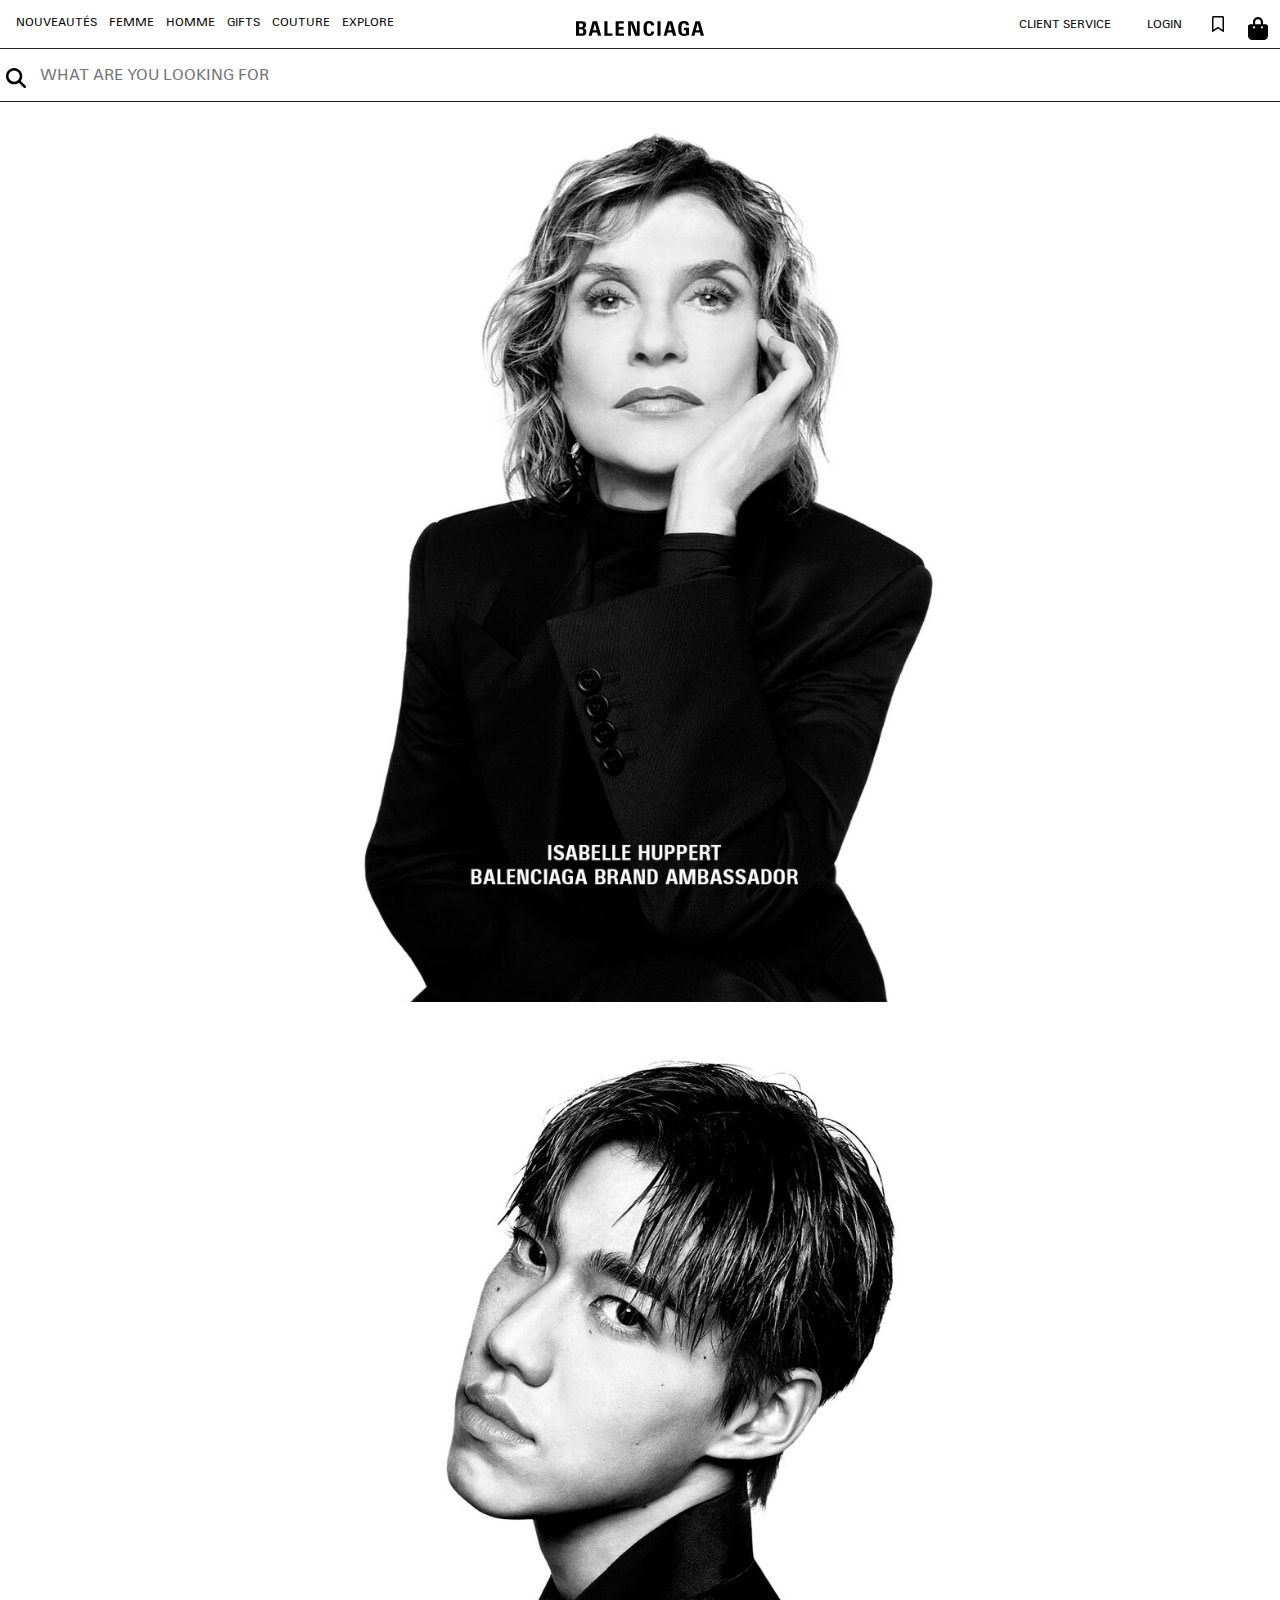
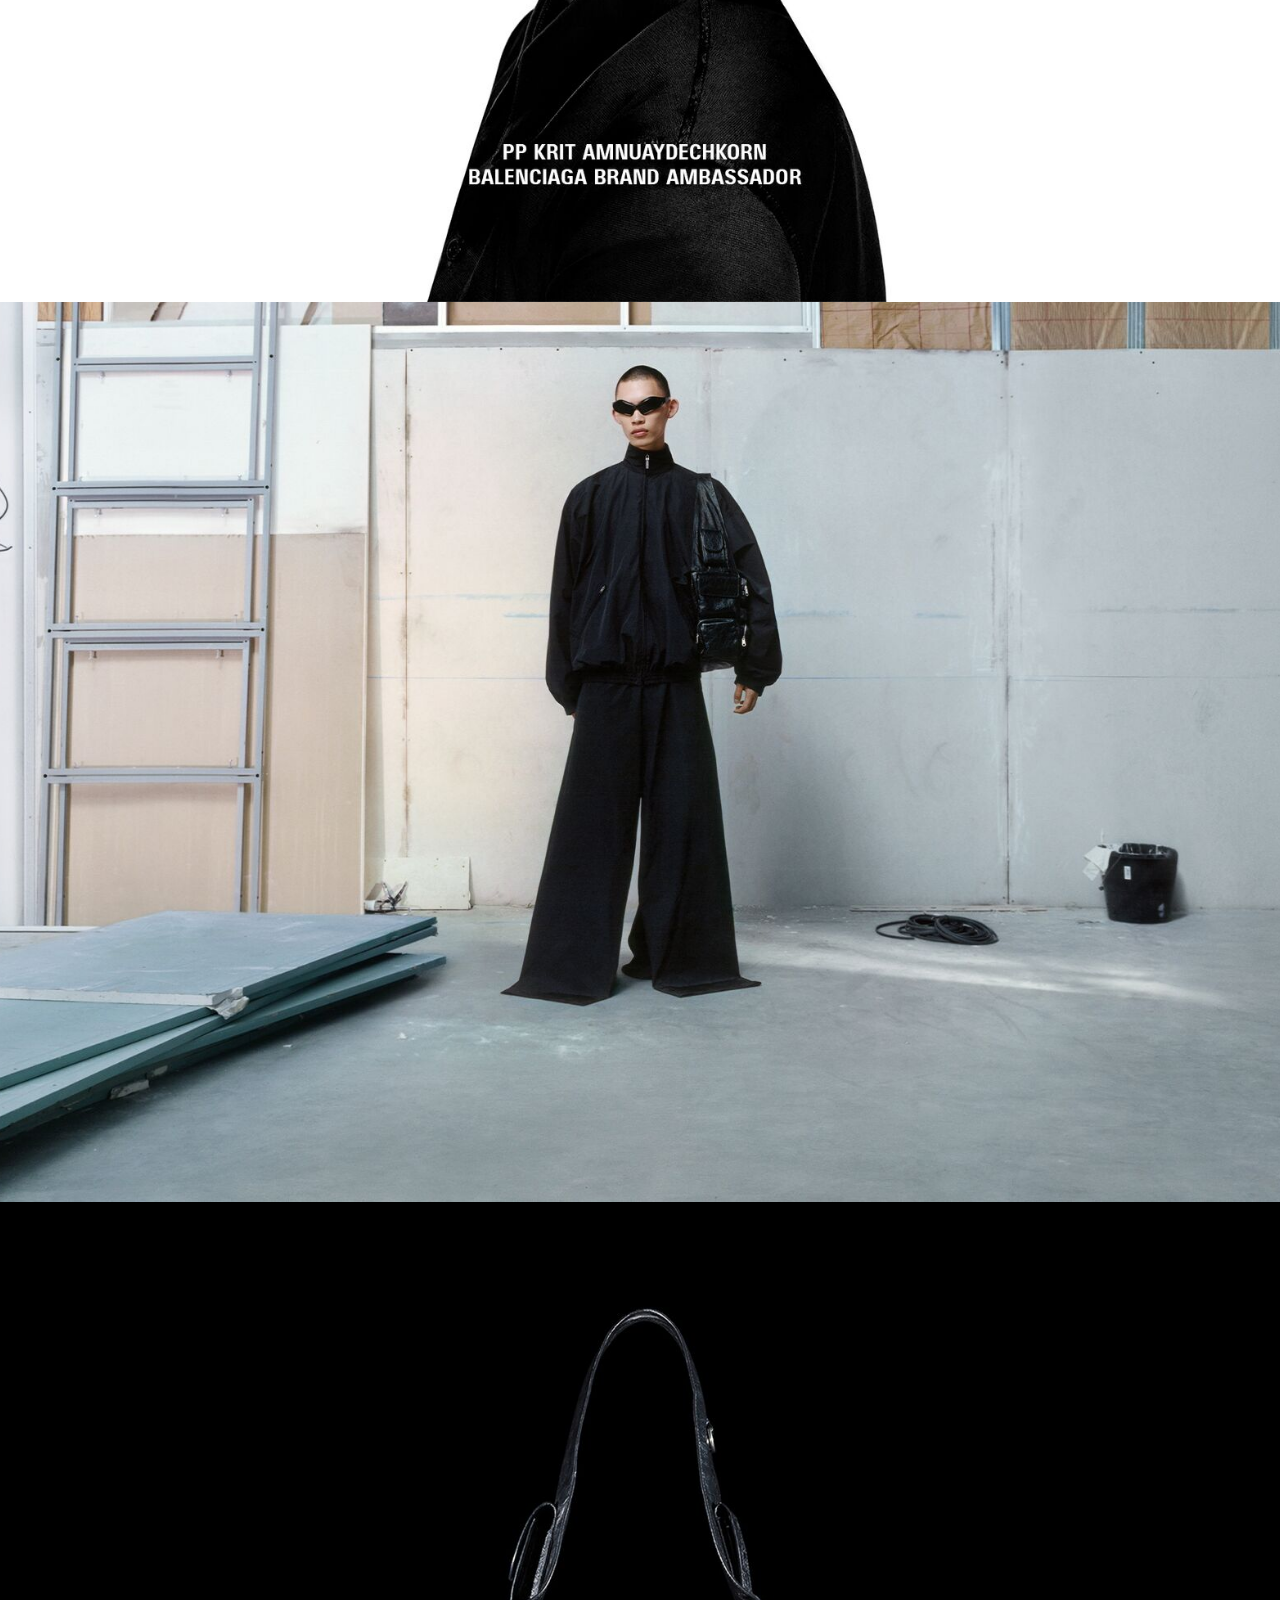
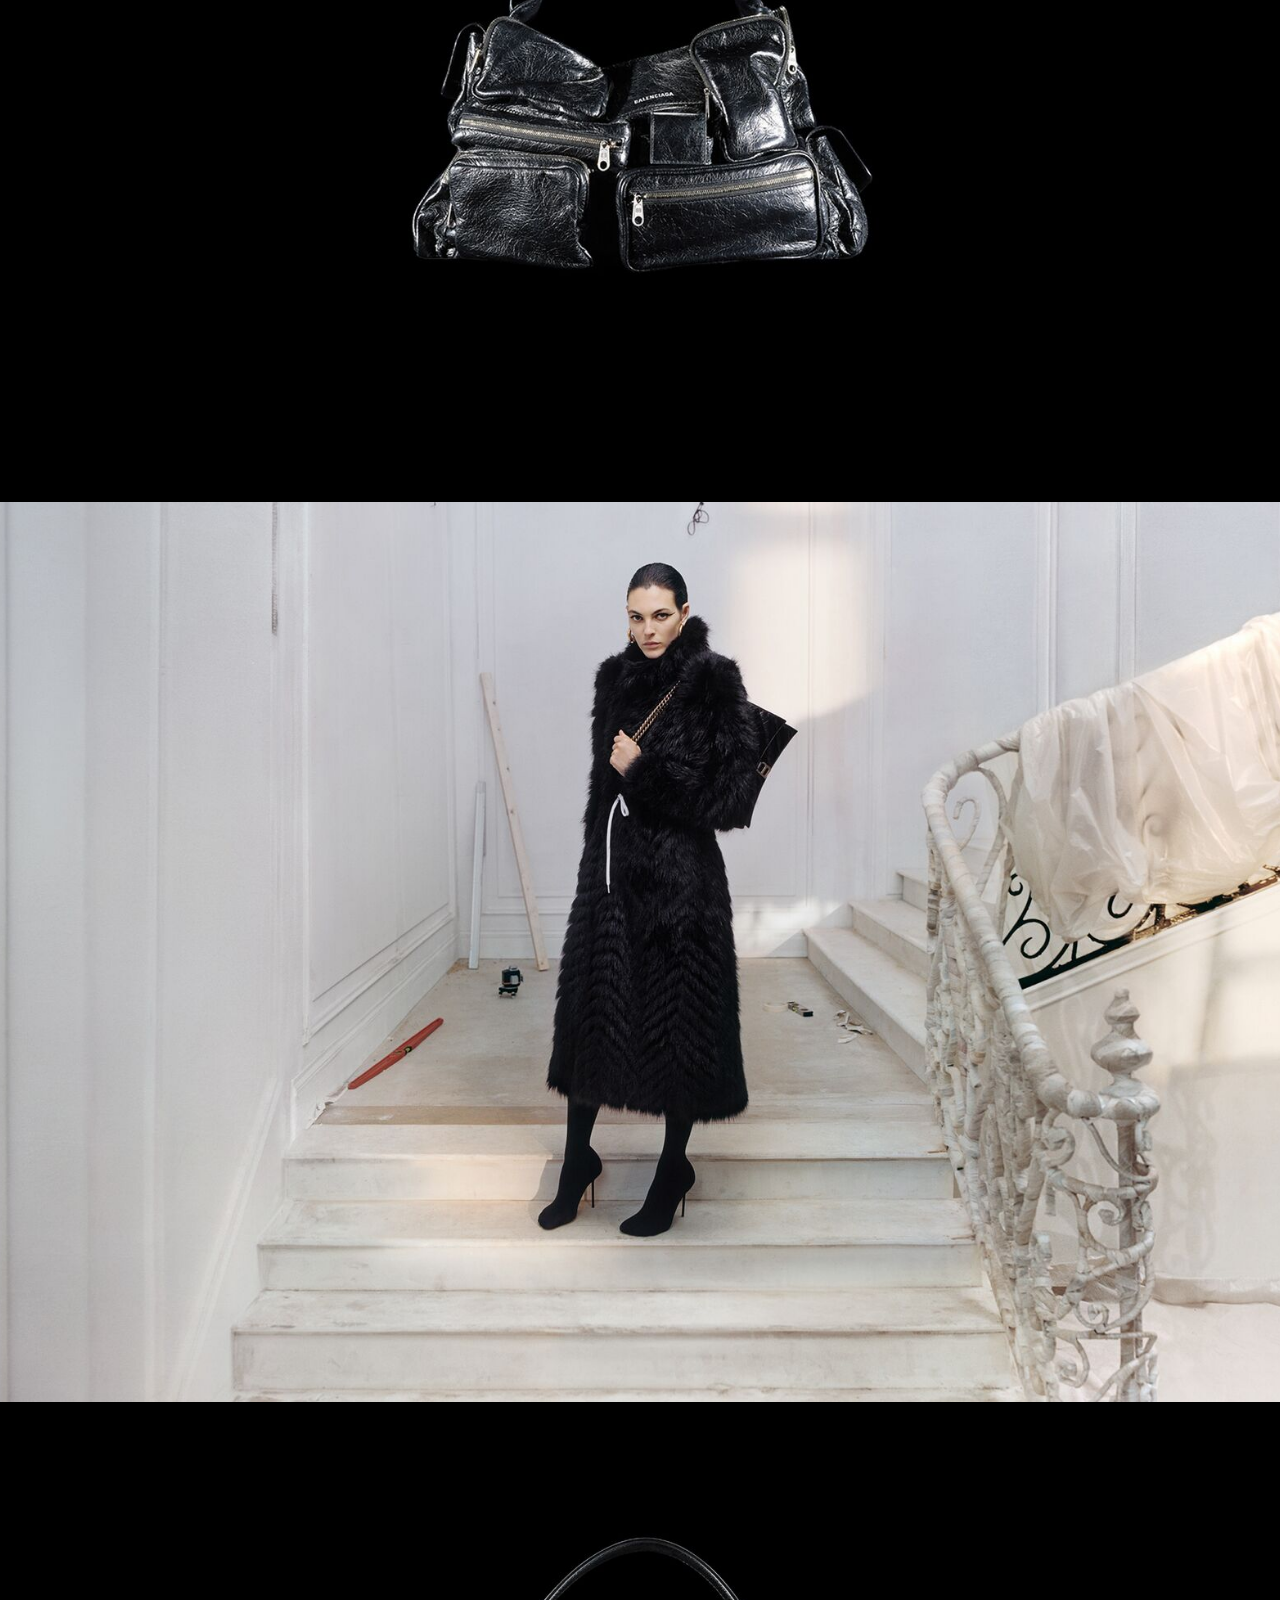
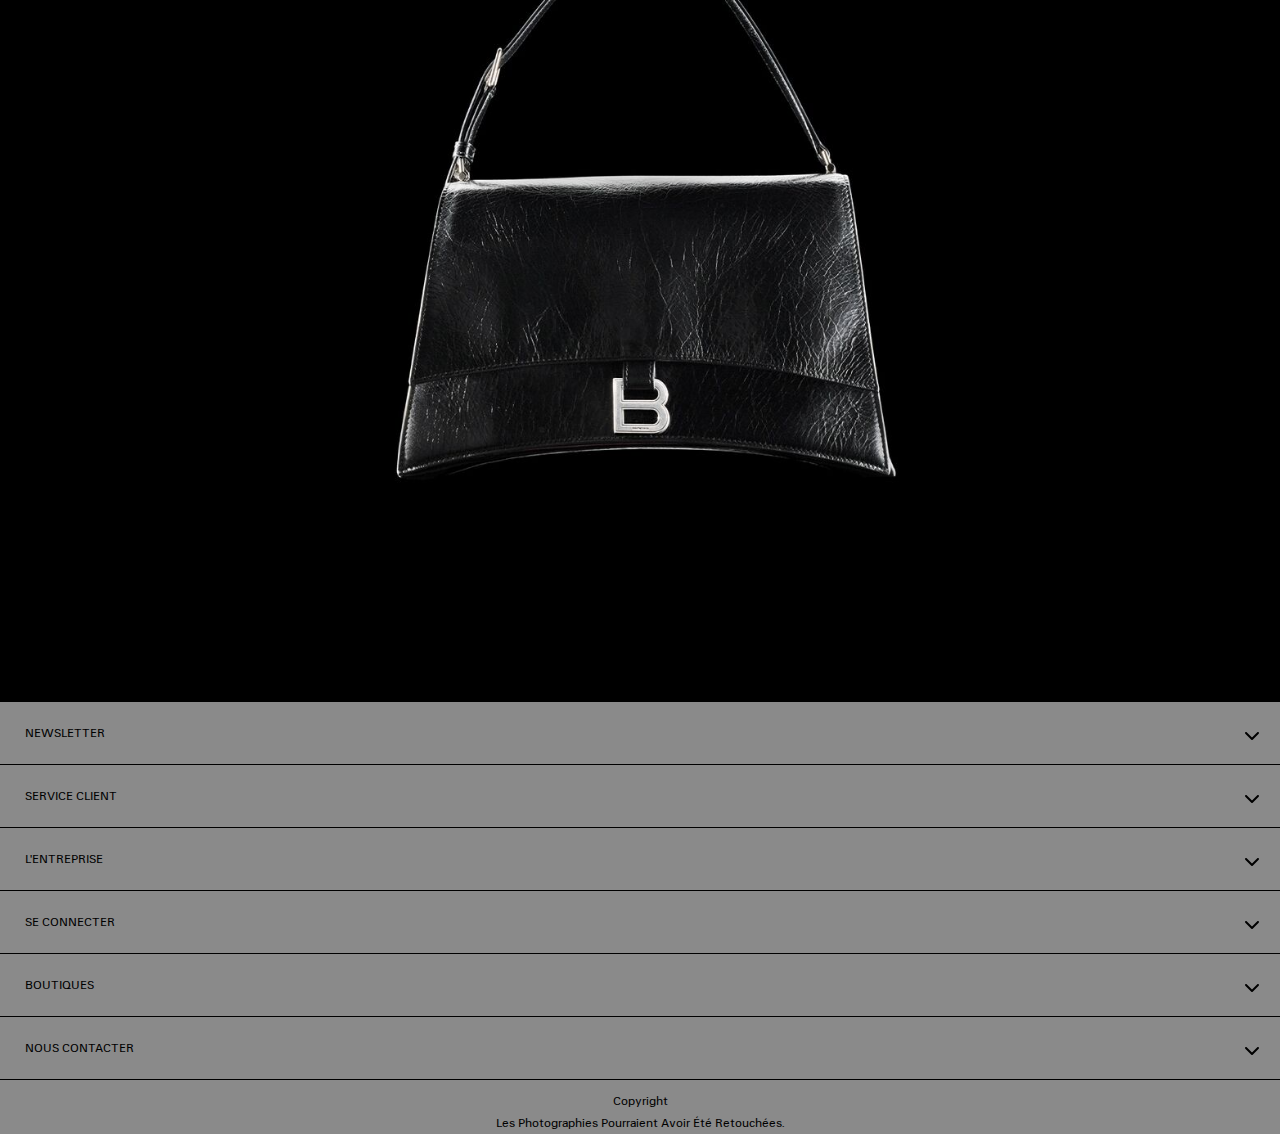
==== commit 6048bc4c: "Ajout du footer pour la version mobile" ====
--- a/index.html
+++ b/index.html
@@ -7,7 +7,7 @@
     <meta name="viewport" content="width=device-width, initial-scale=1.0">
     <title>Balenciaga </title>
     <link rel="stylesheet" href="./assets/css/bootstrap.min.css">
-    <link rel="stylesheet" href="./assets/css/reset.css">
+    <link rel="stylesheet" href="./assets/css/reset.css"> 
     <link rel="stylesheet" href="./assets/css/global.css">
     <link rel="stylesheet" href="./assets/css/style.css">
     <link rel="stylesheet" href="./assets/css/navigation_mobile.css">
@@ -1067,8 +1067,101 @@
             <div class="image6"></div>
         </section>
     </main>
+
+
+
+
+<footer class="mainfooter__container">
+    <ul class="footer_level1">
+        <li class="footer_link">
+            <span>Newsletter</span>
+            <ul class="footer_level2 display__false">
+                <li>S'inscrire à notre newsletter</li>
+            </ul>
+        </li>
+    </ul>
+    <ul class="footer_level1">
+        <li class="footer_link"><span>Service Client</span>
+            <ul class="footer_level2 display__false">
+                <li>Suivre votre commande</li>
+                <li>Retours</li>
+                <li>Livraison</li>
+                <li>Paiement</li>
+                <li>FAQ</li>
+                <li>Re-sell Programm</li>
+                
+            </ul>
+        </li>
+    </ul>
+    <ul class="footer_level1">
+        <li class="footer_link"><span>L'entreprise</span>
+            <ul class="footer_level2  display__false">
+                <li>Carrières</li>
+                <li>Carrières - Design</li>
+                <li>Mentions Légales</li>
+                <li>Politique de Confidantialité</li>
+                <li>Paramètre des Cookies</li>
+                <li>Wolrd Food Programme</li>        
+            </ul>
+        </li>
+    </ul>
+    <ul class="footer_level1">
+        <li class="footer_link"><span>Se connecter</span>
+            <ul class="footer_level2  display__false">
+                <li>Facebook</li>
+                <li>Instagram</li>
+                <li>Tiktok</li>
+                <li>Spotify</li>
+            </ul>
+        </li>
+    </ul>
+    <ul class="footer_level1">
+        <li class="footer_link"><span>Boutiques</span>
+            <ul class="footer_level2  display__false">
+                <li>Trouver une boutique à proximité</li>
+                <li>Pays / Région : France</li>
+                <li>Langue : Français</li>
+            </ul>
+        </li>
+    </ul>
+    <ul class="footer_level1">
+        <li class="footer_link"><span>Nous contacter</span>
+            <ul class="footer_level2  display__false">
+                <li>Nos Conseillers vous répondront du lundi au samedi de 9h30 à 19h00.</li>
+                <li>LIVE CHAT
+                    <p>
+                        Nos conseillers sont actuellement indisponibles
+                    </p>
+                    </li>
+                <li>WHATSAPP
+                    <p>+33 1 84 95 22 23
+                    </p>
+                </li>
+                <li>APPELEZ-NOUS
+                   <p> +33 1 84 95 22 23</p></li>
+                <li>ENVOYEZ-NOUS UN EMAIL</li>
+                <li>PRENDRE RENDEZ-VOUS
+                    <p>
+                        La boutique vous répondra prochainement
+                    </p>
+                </li>      
+            </ul>
+        </li>
+    </ul>
+                        <div class="copyright">
+                            <p>
+                                copyright
+                            </p>
+                            <p>
+                                Les photographies pourraient avoir été retouchées.
+                            </p>
+                        </div>
+</footer>
+
+
     <script src="./assets/js/navigation_mobile.js"></script>
     <script src="./assets/js/navigation_desktop.js"></script>
+    <script src="./assets/js/footer_mobile.js"></script>
 </body>
 
 </html>--- a/assets/css/navigation_mobile.css
+++ b/assets/css/navigation_mobile.css
@@ -38,7 +38,7 @@
     border: 1px black solid;
     background-color: var(--bs-white);
     padding :2px;
-    width: 50vw; 
+    width: 100vw; 
     height: fit-content;
 }
 
@@ -134,7 +134,11 @@
         }
 .chevron__right::after {
     content: url("../svg/right-arrow.svg");
-    float: right;
+    /* float: right; */
+    position: absolute;
+    right: 0;
+    margin-right: 20px;
+
 }
     .chevron__left::before {
         content: url("../svg/right-arrow.svg");
@@ -142,7 +146,10 @@
     }
         .chevron__down::after {
             content: url("../svg/down-arrow.svg");
-            float: right;
+            /* float: right; */
+            position: absolute;
+            right: 0;
+            margin-right: 20px;
         }
 .display__true{
     overflow: hidden;   
@@ -246,3 +253,55 @@
     background-image: url("../img/Image6.jpg");
 }
 
+@media screen and (min-width: 550px){
+
+
+.main_navigation_window {
+    width: 50vw;
+ 
+}
+
+}.mainfooter__container {
+    background-color: rgb(138, 138, 138);
+    text-transform: uppercase;
+    
+}
+
+.mainfooter__container ul {
+    border-bottom: none;
+    padding: 5px;
+    border-bottom: 1px black solid;
+}
+
+.mainfooter__container ul li {
+    padding: 20px;
+    border-bottom: none;
+}
+
+.footer_link span {
+    color :black;
+}
+
+.footer_link span::after {
+    content: url("../svg/down-arrow.svg");
+    position: absolute;
+    right: 0;
+    margin-right: 20px;
+
+    
+}
+.footer_level2 li {
+    text-transform: capitalize;
+    border: none;
+    
+}
+
+.copyright {
+    text-transform: capitalize;
+    text-align: center;
+    margin: 10px;
+}
+
+.copyright p{
+    padding :5px;
+}--- a/assets/css/navigation_desktop.css
+++ b/assets/css/navigation_desktop.css
@@ -1,6 +1,8 @@
 
 
 @media screen and (min-width: 1200px){
+
+
     
 .head__container-bloc3,
 .menu-burger, .mobilemenu__container,.mobileinfos__container {
@@ -149,6 +151,4 @@
     background-image: url("../img/Image6d.jpg");
 }
 
-
-
 }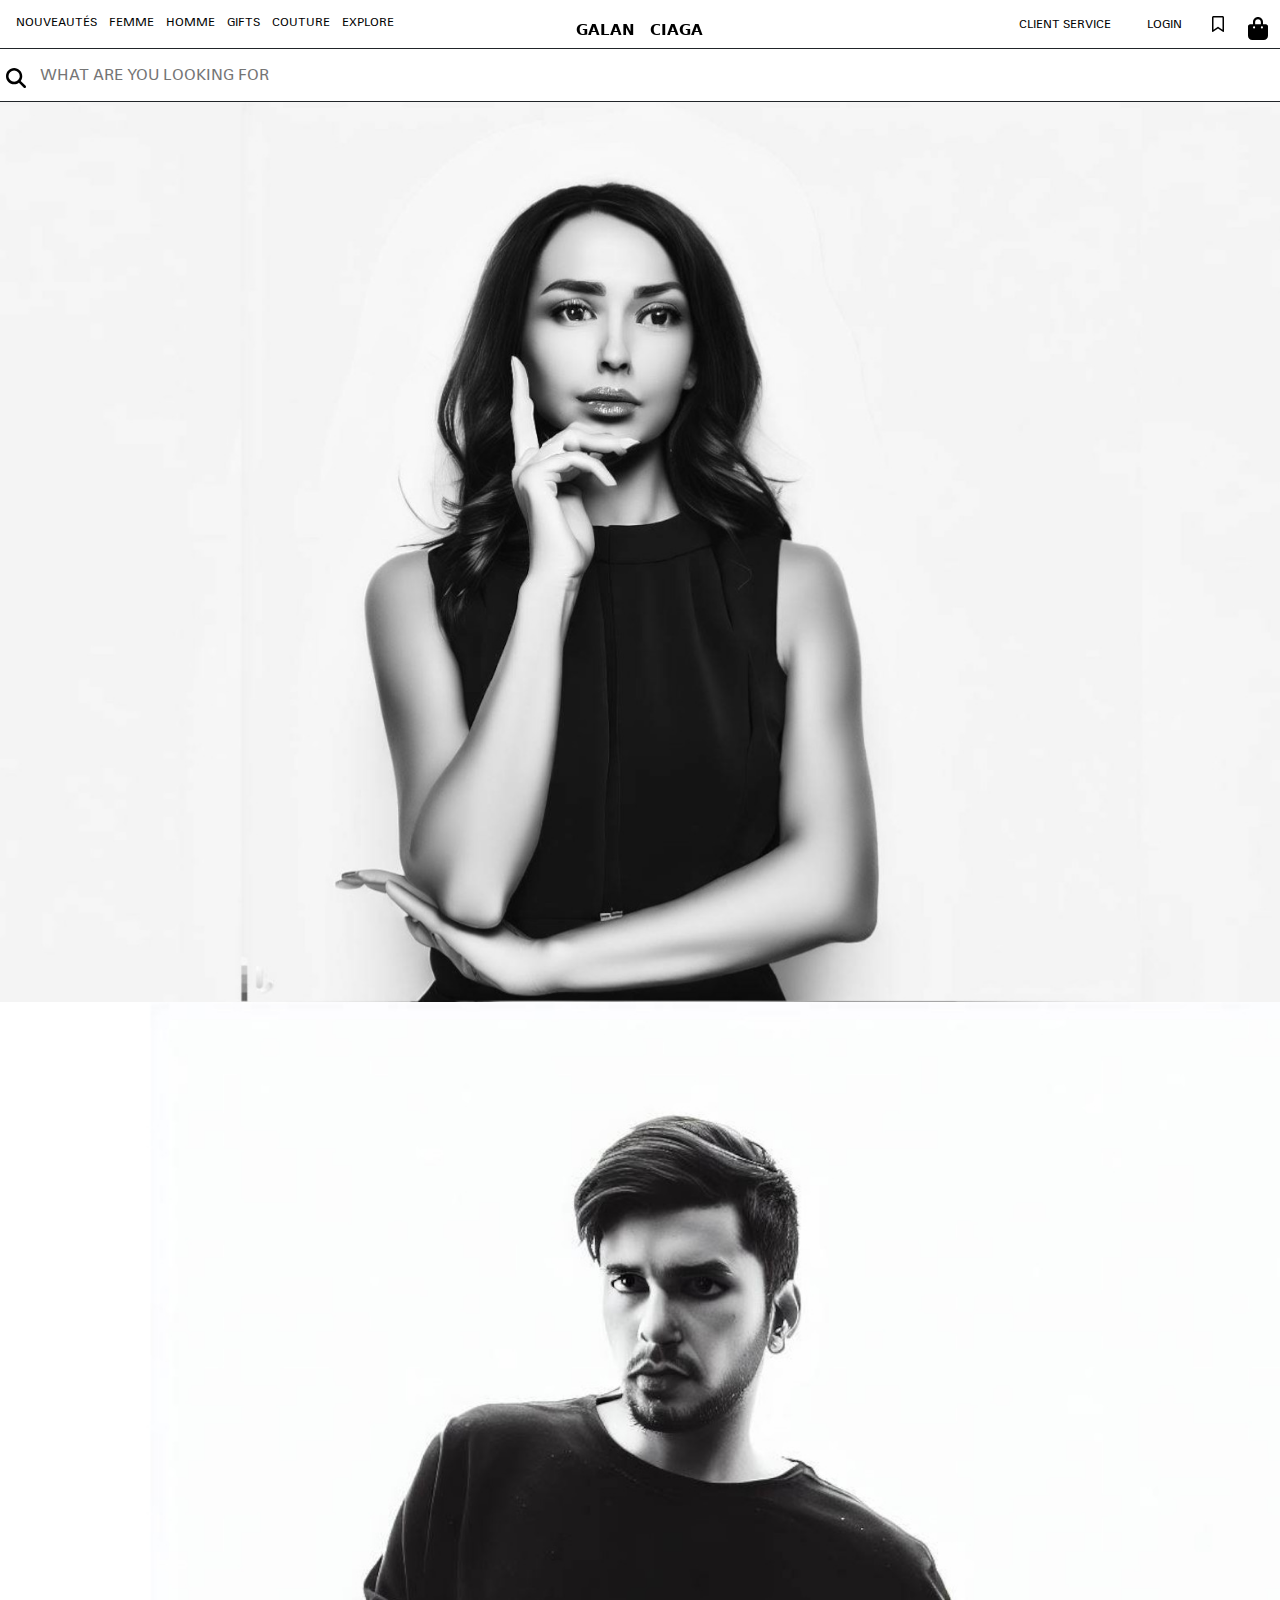
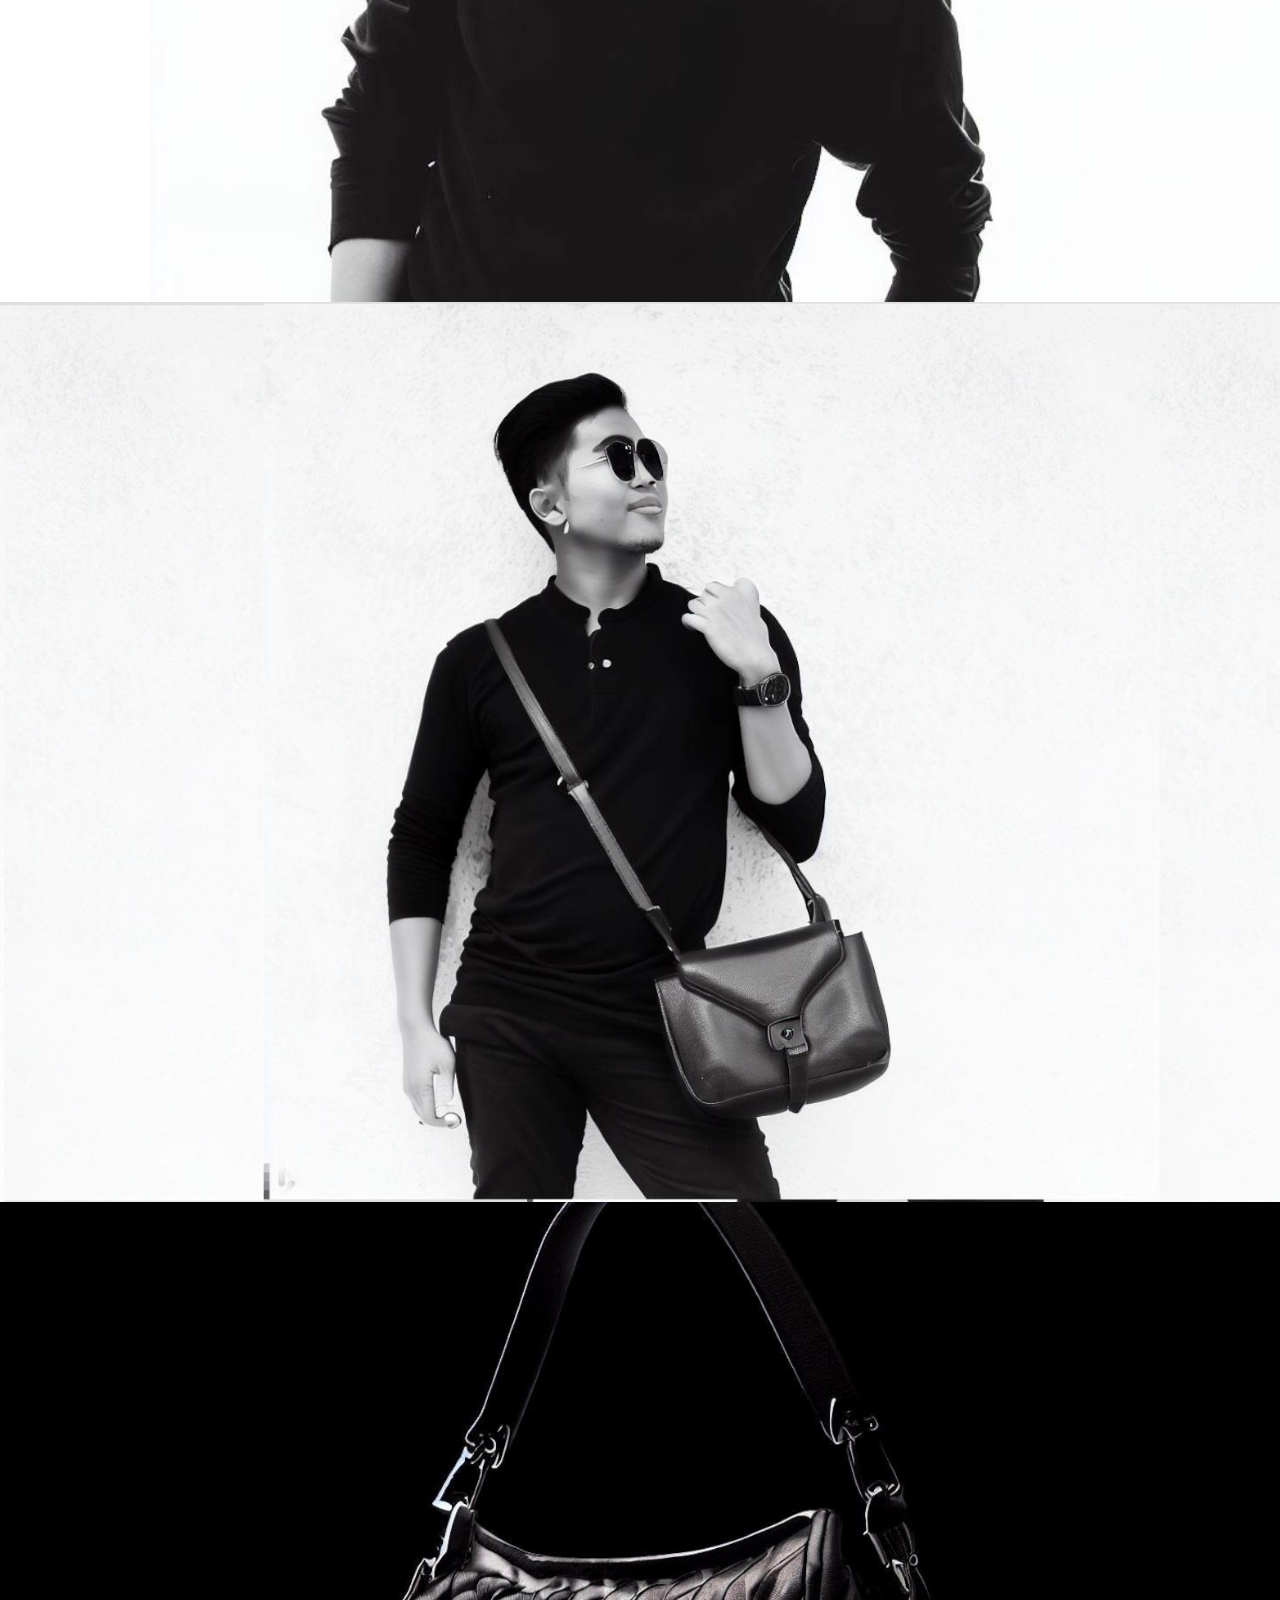
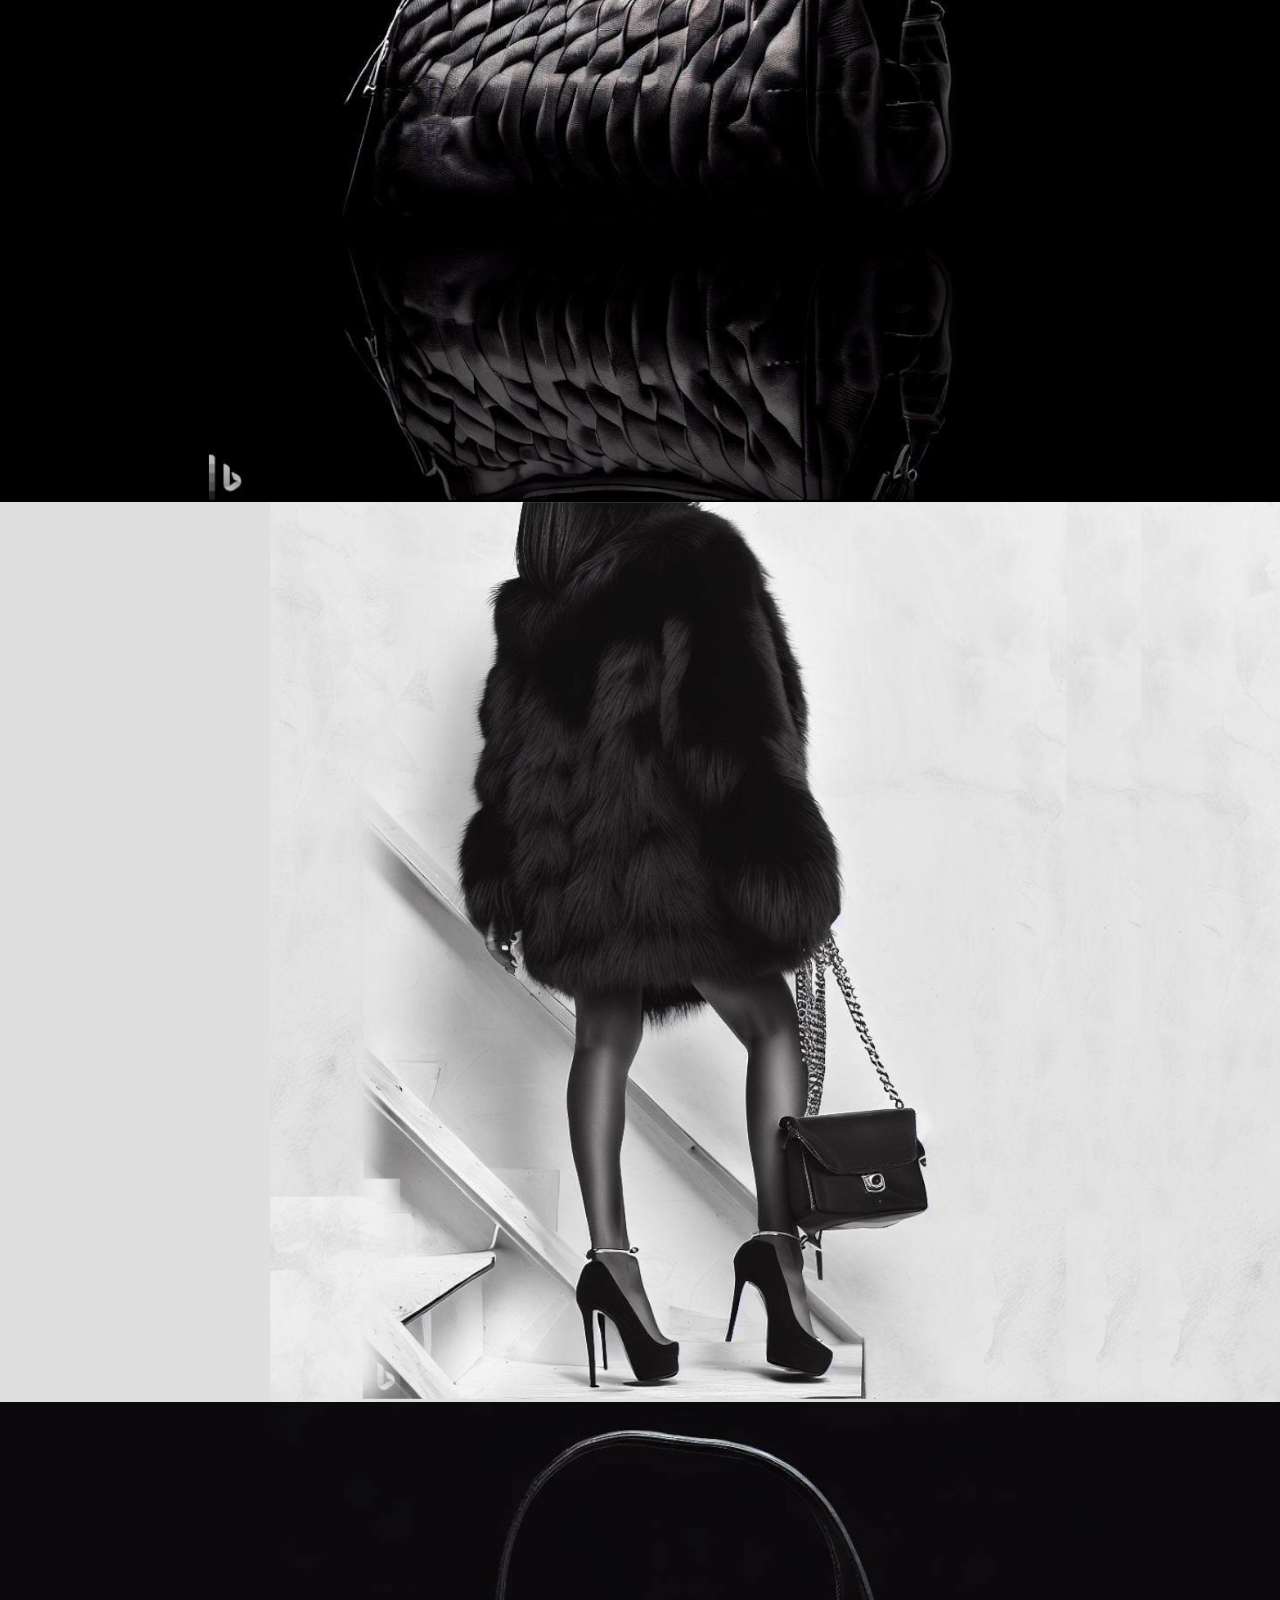
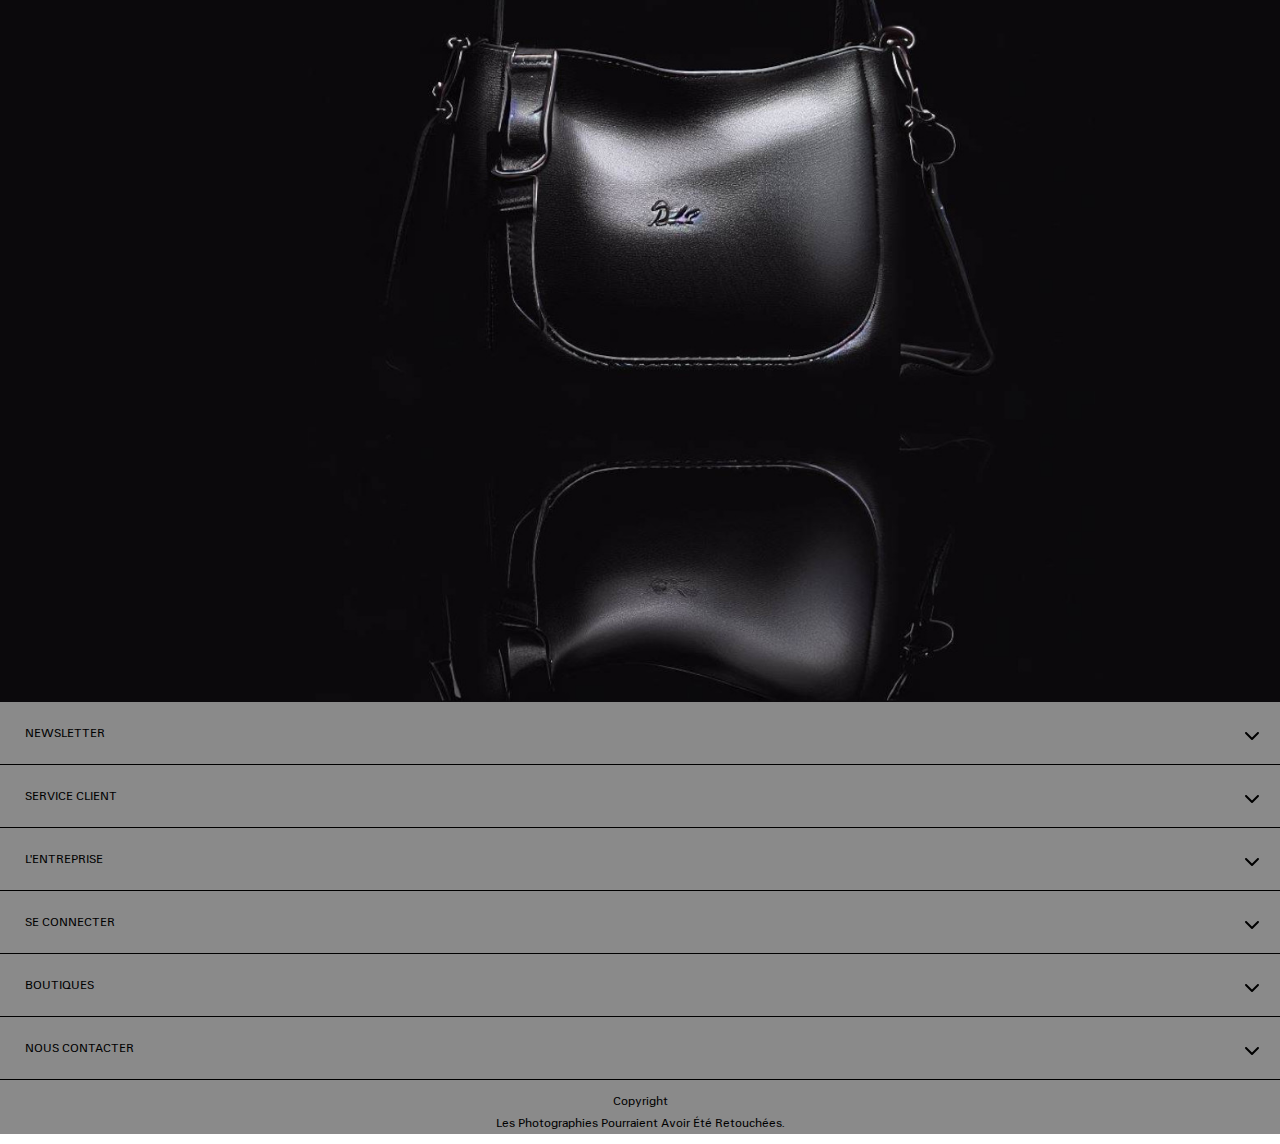
==== commit dfc96622: "Remplacement des photos" ====
--- a/index.html
+++ b/index.html
@@ -7,7 +7,7 @@
     <meta name="viewport" content="width=device-width, initial-scale=1.0">
     <title>Balenciaga </title>
     <link rel="stylesheet" href="./assets/css/bootstrap.min.css">
-    <link rel="stylesheet" href="./assets/css/reset.css"> 
+    <link rel="stylesheet" href="./assets/css/reset.css">
     <link rel="stylesheet" href="./assets/css/global.css">
     <link rel="stylesheet" href="./assets/css/style.css">
     <link rel="stylesheet" href="./assets/css/navigation_mobile.css">
@@ -740,7 +740,7 @@
                                             <li>T-shirts</li>
                                             <li>Maille</li>
                                             <li>Tops & Chemises</li>
-                                           
+
                                             <li>Pantalons</li>
                                             <li>Activewear</li>
                                             <li>Maillots de bains</li>
@@ -755,14 +755,14 @@
                                             <h6>chaussures</h6>
                                             <li>Voir tout</li>
                                             <li>Nouveauté</li>
-                                           
+
                                             <li></li>
                                             <li>Sneakers</li>
                                             <li>Derbies & Boots</li>
-                                           
+
                                             <li>Sandales & Mules</li>
                                             <li></li>
-                                            
+
                                             <li>speed</li>
                                             <li>Runner</li>
                                             <li>Triple S</li>
@@ -779,13 +779,13 @@
                                             <h6>sacs</h6>
                                             <li>Voir tout</li>
                                             <li>Nouveauté</li>
-                                           
+
                                             <li></li>
                                             <li>Sacs & cabas</li>
                                             <li>Sacs à dos</li>
                                             <li>Sacs bananne</li>
                                             <li>Sacs bandoulière & Messenger</li>
-                                            
+
                                             <li></li>
                                             <li>Le Cagole</li>
                                             <li>Explorer</li>
@@ -802,7 +802,7 @@
                                         <ul>
                                             <h6>petite maroquinerie</h6>
                                             <li>Voir tout</li>
-                                           
+
                                             <li>Portefeuilles & Portes monnaies</li>
                                             <li>Porte-cartes</li>
                                             <li>Pochettes</li>
@@ -810,7 +810,7 @@
                                             <li>Cash</li>
                                             <li>Car</li>
                                             <li>Explorer</li>
-                                            
+
                                         </ul>
                                     </li>
 
@@ -824,7 +824,7 @@
                                             <li>Echarpes & Casquettes</li>
                                             <li>Chaussettes</li>
                                             <li>Accessoires téléphone & Portes-clés</li>
-                                            
+
                                             <li>Homewear</li>
                                             <li>Objects</li>
                                             <li></li>
@@ -876,7 +876,7 @@
                                     <li>
                                         <ul>
                                             <h6>voir tout</h6>
-                                            
+
 
                                         </ul>
                                     </li>
@@ -899,7 +899,7 @@
                                     <li>
                                         <ul>
                                             <h6>pour homme</h6>
-                                            
+
                                         </ul>
                                     </li>
 
@@ -951,54 +951,11 @@
                             <a href="#">explore</a>
                         </li>
                     </ul>
-
-
-
-
-
-
-
-
-
-
-
-
-
-
-
-
-
-
-
-
-
-
-
-
-
-
-
-
-
-
-
-
-
-
-
-
-
-
-
-
                 </div>
-
-
-
 
             </nav>
             <div class="logo mt-2">
-                <img src="./assets/svg/logo.svg" alt="logo balenciaga">
+                <img src="./assets/svg/logo.png" alt="logo balenciaga">
             </div>
 
             <div class="menu__right">
@@ -1071,92 +1028,101 @@
 
 
 
-<footer class="mainfooter__container">
-    <ul class="footer_level1">
-        <li class="footer_link">
-            <span>Newsletter</span>
-            <ul class="footer_level2 display__false">
-                <li>S'inscrire à notre newsletter</li>
-            </ul>
-        </li>
-    </ul>
-    <ul class="footer_level1">
-        <li class="footer_link"><span>Service Client</span>
-            <ul class="footer_level2 display__false">
-                <li>Suivre votre commande</li>
-                <li>Retours</li>
-                <li>Livraison</li>
-                <li>Paiement</li>
-                <li>FAQ</li>
-                <li>Re-sell Programm</li>
+    <footer class="mainfooter__container">
+        <ul class="footer_level1">
+            <li class="footer_link">
                 
-            </ul>
-        </li>
-    </ul>
-    <ul class="footer_level1">
-        <li class="footer_link"><span>L'entreprise</span>
-            <ul class="footer_level2  display__false">
-                <li>Carrières</li>
-                <li>Carrières - Design</li>
-                <li>Mentions Légales</li>
-                <li>Politique de Confidantialité</li>
-                <li>Paramètre des Cookies</li>
-                <li>Wolrd Food Programme</li>        
-            </ul>
-        </li>
-    </ul>
-    <ul class="footer_level1">
-        <li class="footer_link"><span>Se connecter</span>
-            <ul class="footer_level2  display__false">
-                <li>Facebook</li>
-                <li>Instagram</li>
-                <li>Tiktok</li>
-                <li>Spotify</li>
-            </ul>
-        </li>
-    </ul>
-    <ul class="footer_level1">
-        <li class="footer_link"><span>Boutiques</span>
-            <ul class="footer_level2  display__false">
-                <li>Trouver une boutique à proximité</li>
-                <li>Pays / Région : France</li>
-                <li>Langue : Français</li>
-            </ul>
-        </li>
-    </ul>
-    <ul class="footer_level1">
-        <li class="footer_link"><span>Nous contacter</span>
-            <ul class="footer_level2  display__false">
-                <li>Nos Conseillers vous répondront du lundi au samedi de 9h30 à 19h00.</li>
-                <li>LIVE CHAT
-                    <p>
-                        Nos conseillers sont actuellement indisponibles
-                    </p>
+                <span>Newsletter</span>
+                <div class="hide"></div>
+                <ul class="footer_level2 display__swingfalse">
+                    <li>S'inscrire à notre newsletter</li>
+                </ul>
+            </li>
+        </ul>
+        <ul class="footer_level1">
+            <li class="footer_link"><span>Service Client</span>
+             <div class="hide">
+                <ul class="footer_level2 display__swingfalse">
+                    <li>Suivre votre commande</li>
+                    <li>Retours</li>
+                    <li>Livraison</li>
+                    <li>Paiement</li>
+                    <li>FAQ</li>
+                    <li>Re-sell Programm</li>
+                
+                </ul>
+            </div>
+            </li>
+        </ul>
+        <ul class="footer_level1">
+            <li class="footer_link"><span>L'entreprise</span>
+                <div class="hide">
+                <ul class="footer_level2  display__swingfalse">
+                    <li>Carrières</li>
+                    <li>Carrières - Design</li>
+                    <li>Mentions Légales</li>
+                    <li>Politique de Confidantialité</li>
+                    <li>Paramètre des Cookies</li>
+                    <li>Wolrd Food Programme</li>
+                </ul></div>
+            </li>
+        </ul>
+        <ul class="footer_level1">
+            <li class="footer_link"><span>Se connecter</span>
+                <div class="hide">
+                <ul class="footer_level2  display__swingfalse">
+                    <li>Facebook</li>
+                    <li>Instagram</li>
+                    <li>Tiktok</li>
+                    <li>Spotify</li>
+                </ul></div>
+            </li>
+        </ul>
+        <ul class="footer_level1">
+            <li class="footer_link"><span>Boutiques</span>
+                <div class="hide">
+                <ul class="footer_level2  display__swingfalse">
+                    <li>Trouver une boutique à proximité</li>
+                    <li>Pays / Région : France</li>
+                    <li>Langue : Français</li>
+                </ul></div>
+            </li>
+        </ul>
+        <ul class="footer_level1">
+            <li class="footer_link"><span>Nous contacter</span>
+                <div class="hide">
+                <ul class="footer_level2  display__swingfalse">
+                    <li>Nos Conseillers vous répondront du lundi au samedi de 9h30 à 19h00.</li>
+                    <li>LIVE CHAT
+                        <p>
+                            Nos conseillers sont actuellement indisponibles
+                        </p>
                     </li>
-                <li>WHATSAPP
-                    <p>+33 1 84 95 22 23
-                    </p>
-                </li>
-                <li>APPELEZ-NOUS
-                   <p> +33 1 84 95 22 23</p></li>
-                <li>ENVOYEZ-NOUS UN EMAIL</li>
-                <li>PRENDRE RENDEZ-VOUS
-                    <p>
-                        La boutique vous répondra prochainement
-                    </p>
-                </li>      
-            </ul>
-        </li>
-    </ul>
-                        <div class="copyright">
-                            <p>
-                                copyright
-                            </p>
-                            <p>
-                                Les photographies pourraient avoir été retouchées.
-                            </p>
-                        </div>
-</footer>
+                    <li>WHATSAPP
+                        <p>+33 1 84 95 22 23
+                        </p>
+                    </li>
+                    <li>APPELEZ-NOUS
+                        <p> +33 1 84 95 22 23</p>
+                    </li>
+                    <li>ENVOYEZ-NOUS UN EMAIL</li>
+                    <li>PRENDRE RENDEZ-VOUS
+                        <p>
+                            La boutique vous répondra prochainement
+                        </p>
+                    </li>
+                </ul></div>
+            </li>
+        </ul>
+        <div class="copyright">
+            <p>
+                copyright
+            </p>
+            <p>
+                Les photographies pourraient avoir été retouchées.
+            </p>
+        </div>
+    </footer>
 
 
     <script src="./assets/js/navigation_mobile.js"></script>
--- a/assets/css/navigation_mobile.css
+++ b/assets/css/navigation_mobile.css
@@ -304,4 +304,29 @@
 
 .copyright p{
     padding :5px;
-}+}
+
+
+.display__swingtrue{
+    margin-left: -360px;
+    animation: swing_true 800ms;
+    animation-fill-mode: both;   
+}
+    .display__swingfalse {
+        display: none;
+         margin-left: 5px;
+         
+    }
+
+
+
+    @keyframes swing_true {
+        0% {
+            margin-left: -360px;
+        }
+
+        100% {
+            margin-left: 5px;
+        }
+    }
+
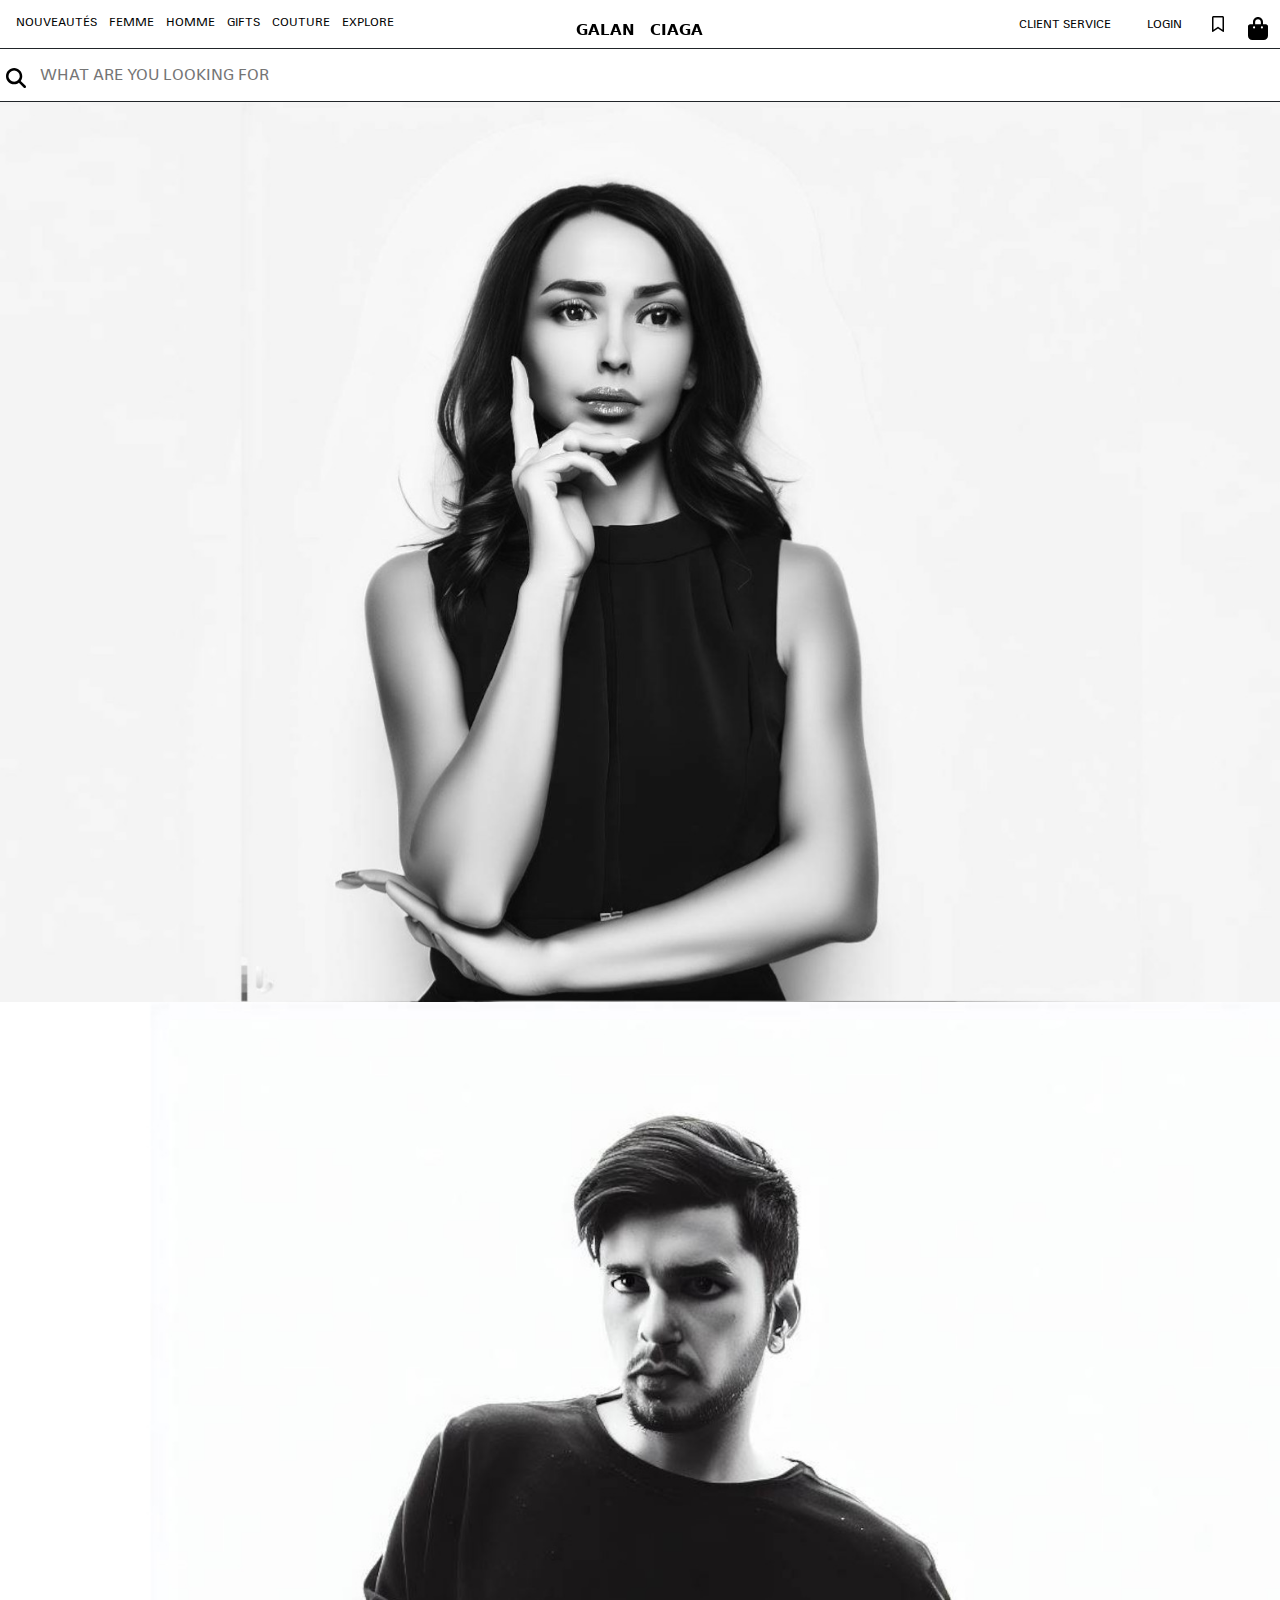
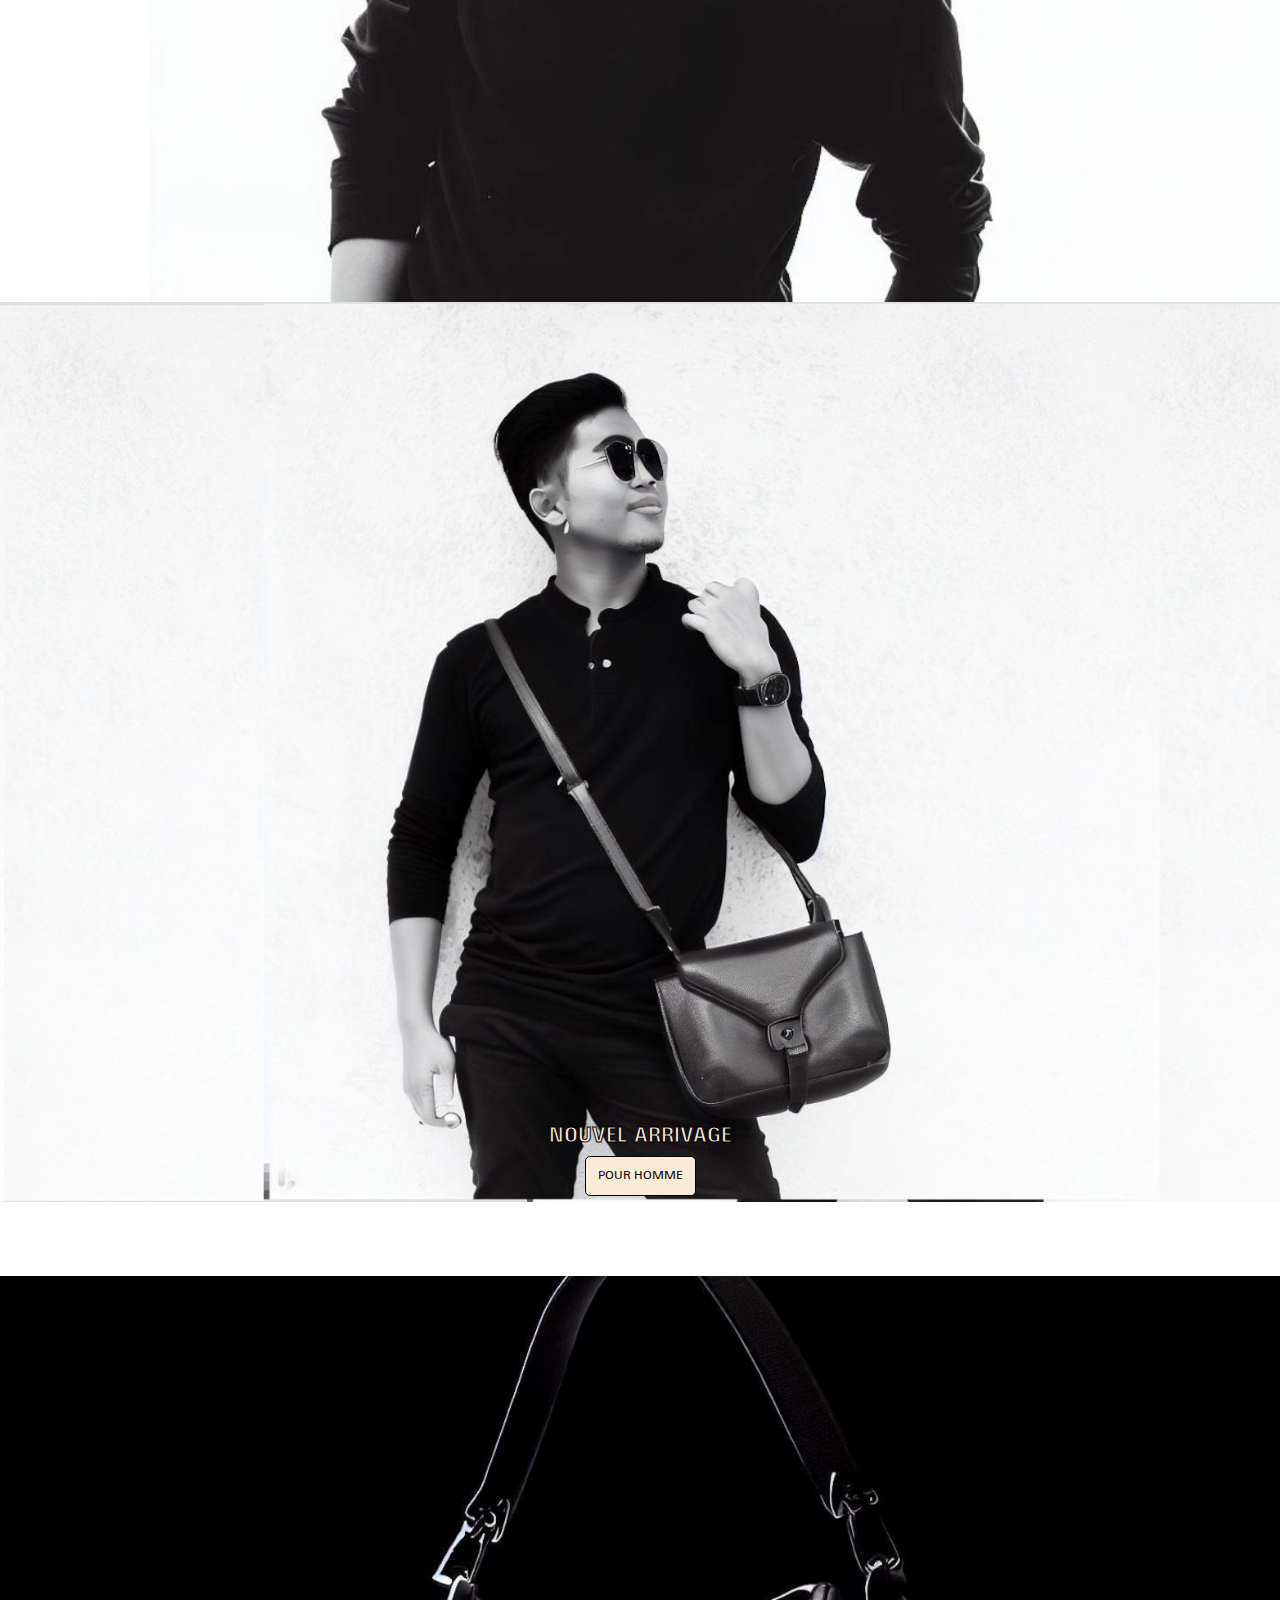
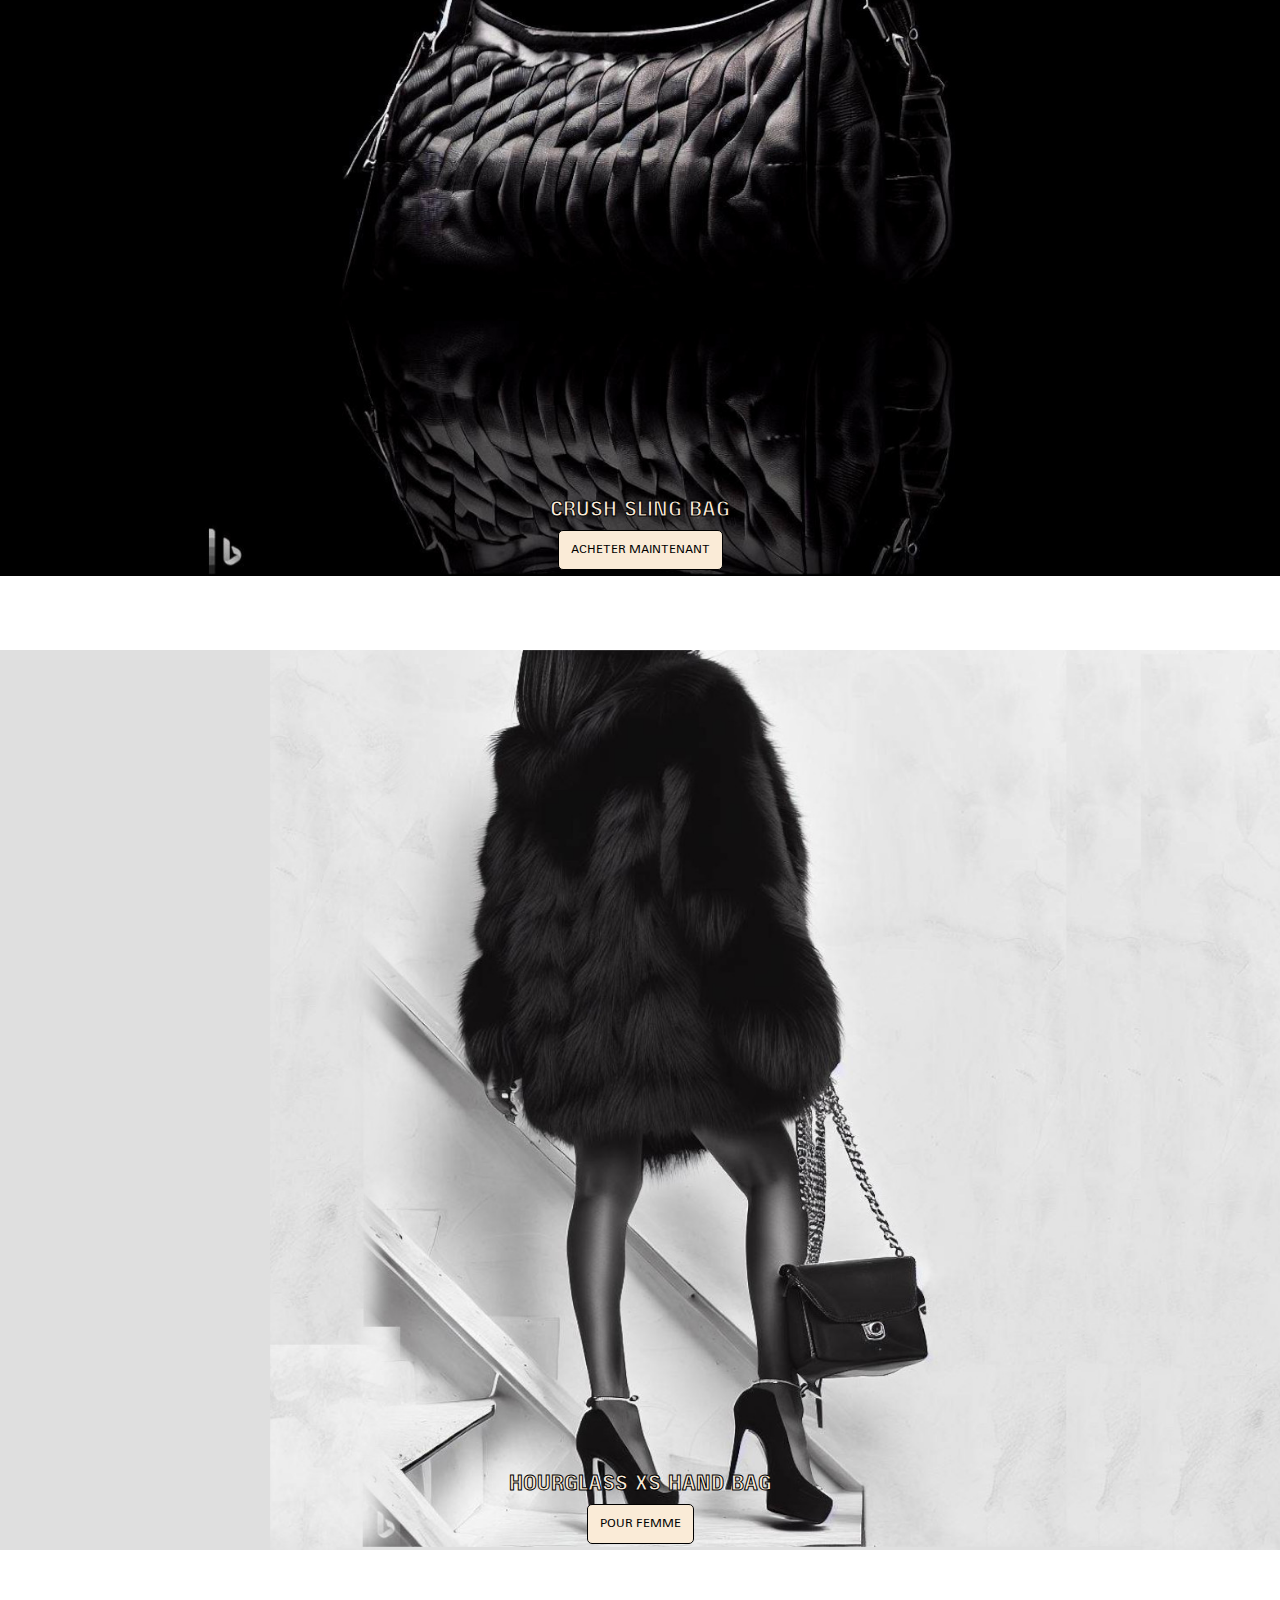
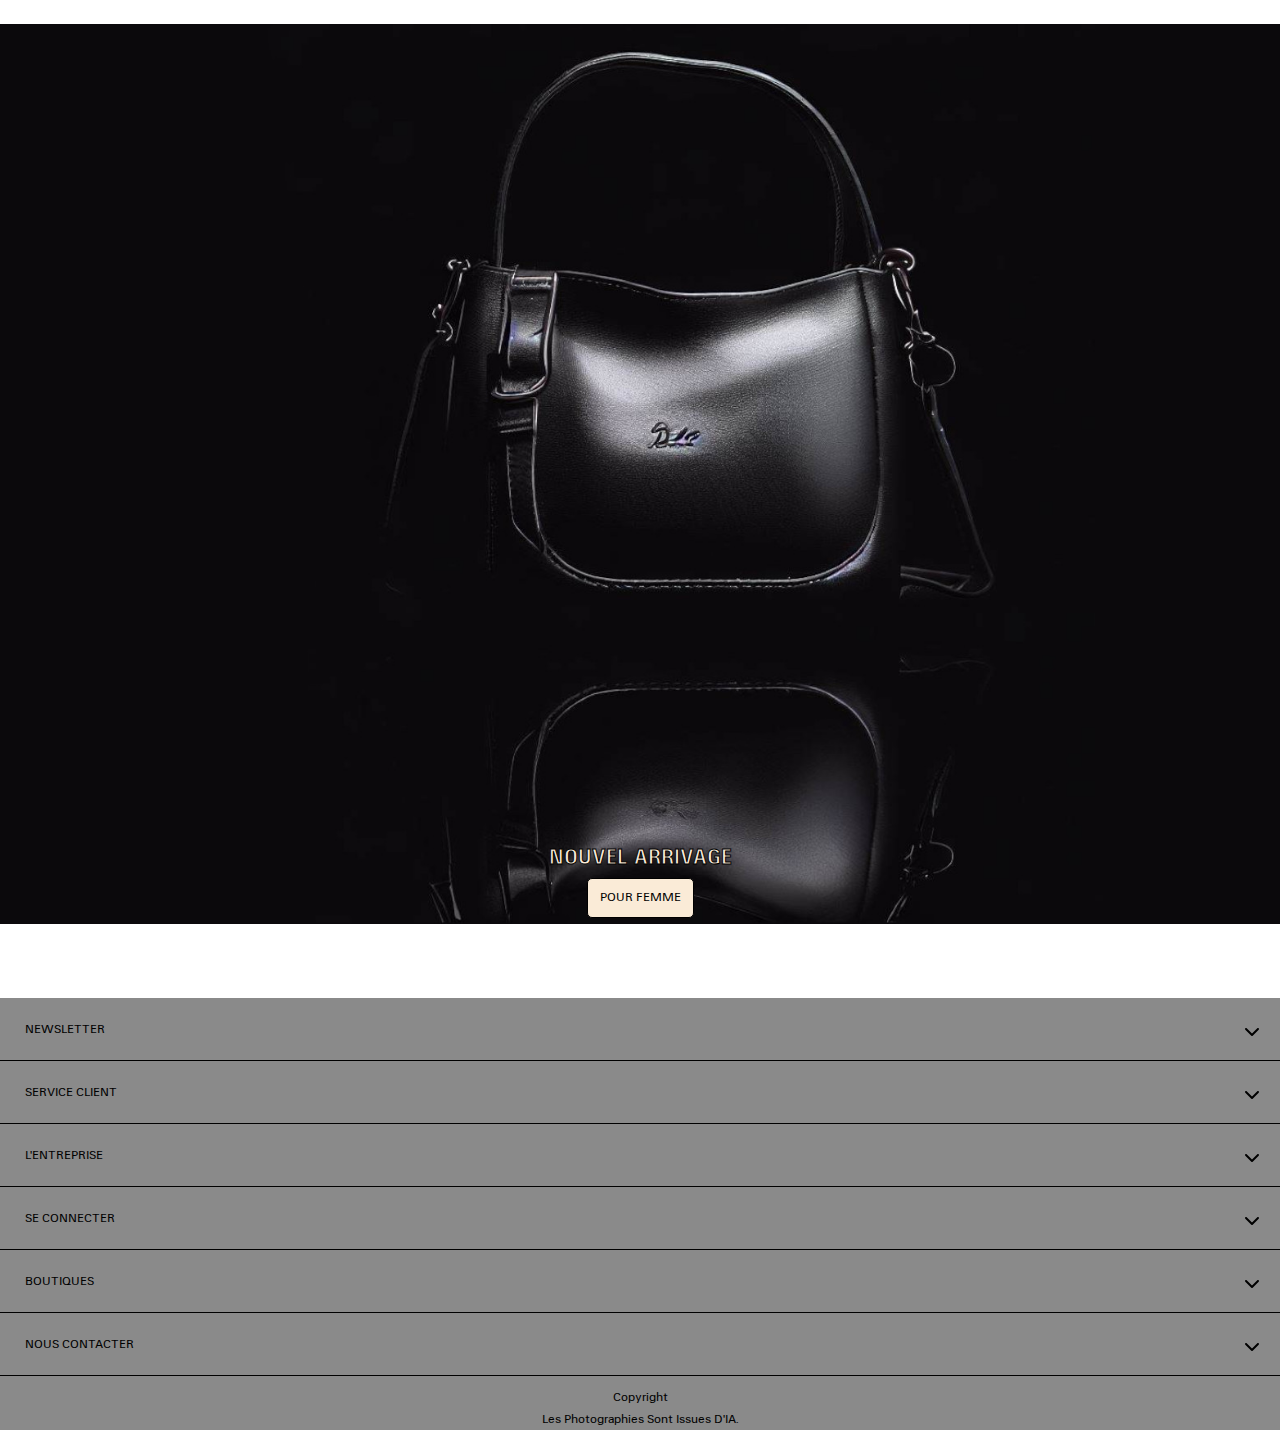
==== commit 1f65a7d1: "Creation des bouton CTA. début de traduction du site en français" ====
--- a/index.html
+++ b/index.html
@@ -9,7 +9,7 @@
     <link rel="stylesheet" href="./assets/css/bootstrap.min.css">
     <link rel="stylesheet" href="./assets/css/reset.css">
     <link rel="stylesheet" href="./assets/css/global.css">
-    <link rel="stylesheet" href="./assets/css/style.css">
+    <link rel="stylesheet" href="./assets/css/animations.css">
     <link rel="stylesheet" href="./assets/css/navigation_mobile.css">
     <link rel="stylesheet" href="./assets/css/navigation_desktop.css">
 </head>
@@ -34,15 +34,15 @@
                     <ul>
                         <li class="level-1 choix1">
                             <p class="text-left chevron__right">
-                                <a href="#">New arrivals</a>
+                                <a href="#">Nouvel arrivage</a>
                             </p>
                             <div class="main__bloc level-2 menu1 choix1 display__false">
                                 <ul class="bloc display__bloc-off">
                                     <li>
-                                        <a href="#">New arrivals - Women</a>
-                                    </li>
-                                    <li>
-                                        <a href="#">New arrivals - men</a>
+                                        <a href="#">Nouveautés - femmes</a>
+                                    </li>
+                                    <li>
+                                        <a href="#">Nouveautés - hommes</a>
                                     </li>
                                     <li class="level-2 menu5 choix1">
                                         <a class="chevron__down" href="#">Discover</a>
@@ -79,7 +79,7 @@
                         <!-- ---------------------------------------------------------------------------------------------------------->
                         <li class="level-1 choix2">
                             <p class="text-left chevron__right ">
-                                <a href="#">Woman</a>
+                                <a href="#">femmes</a>
                             </p>
                             <div class="main__bloc level-2  menu1 choix2 display__false">
                                 <ul class="bloc display__bloc-off">
@@ -333,7 +333,7 @@
                                         <a href="#">Personalization</a>
                                     </li>
                                     <li>
-                                        <a href="#">For Women</a>
+                                        <a href="#">For femmes</a>
                                     </li>
                                     <li>
                                         <a href="#">For men</a>
@@ -992,7 +992,7 @@
             <ul class="ms-5 text-center">
                 <li class="p-2">
                     <a href="#">
-                        new arrivals
+                        Nouvel arrivage
                     </a>
                 </li>
                 <li class="p-2">
@@ -1006,22 +1006,75 @@
     <main>
 
         <section class="section1">
-            <div class="image1"></div>
+            <div class="image image1"></div>
+           
         </section>
         <section class="section2">
-            <div class="image2"></div>
+            <div class="image image2"></div>
         </section>
         <section class="section3">
-            <div class="image3"></div>
+            <div class="image image3"></div>
+            <div class="section__container-bottom">
+                <h2>NOUVEL ARRIVAGE</h2>
+                <div class="button__container">
+                    <div class="button__text">
+                        <a href="#">
+                            <p>Pour homme</p>
+                        </a>
+                        <a href="#">
+                            <p>Pour homme</p>
+                        </a>
+                    </div>
+                </div>
+            </div>
         </section>
         <section class="section4">
-            <div class="image4"></div>
+            <div class="image image4"></div>
+            <div class="section__container-bottom">
+                <h2>CRUSH SLING BAG</h2>
+                <div class="button__container">
+                    <div class="button__text">
+                        <a href="#">
+                            <p>acheter maintenant</p>
+                        </a>
+                        <a href="#">
+                            <p>acheter maintenant</p>
+                        </a>
+                    </div>
+                </div>
+            </div>
         </section>
         <section class="section5">
-            <div class="image5"></div>
+            <div class="image image5"></div>
+            <div class="section__container-bottom">
+                <h2>Hourglass XS hand bag</h2>
+                <div class="button__container">
+                    <div class="button__text">
+                        <a href="#">
+                            <p>pour femme</p>
+                        </a>
+                        <a href="#">
+                            <p>pour femme</p>
+                        </a>
+                    </div>
+                </div>
+            </div>
         </section>
         <section class="section6">
-            <div class="image6"></div>
+            <div class="image image6"></div>
+            <div class="section__container-bottom">
+                <h2>NOUVEL ARRIVAGE</h2>
+                <div class="button__container">
+                    <div class="button__text">
+                        <a href="#">
+                            <p>pour femme</p>
+                        </a>
+                        <a href="#">
+                            <p>pour femme</p>
+                        </a>
+                    </div>
+                </div>
+            </div>
         </section>
     </main>
 
@@ -1031,87 +1084,92 @@
     <footer class="mainfooter__container">
         <ul class="footer_level1">
             <li class="footer_link">
-                
+
                 <span>Newsletter</span>
                 <div class="hide"></div>
                 <ul class="footer_level2 display__swingfalse">
-                    <li>S'inscrire à notre newsletter</li>
+                    <li><a href="#">S'inscrire à notre newsletter</a></li>
                 </ul>
             </li>
         </ul>
         <ul class="footer_level1">
             <li class="footer_link"><span>Service Client</span>
-             <div class="hide">
-                <ul class="footer_level2 display__swingfalse">
-                    <li>Suivre votre commande</li>
-                    <li>Retours</li>
-                    <li>Livraison</li>
-                    <li>Paiement</li>
-                    <li>FAQ</li>
-                    <li>Re-sell Programm</li>
-                
-                </ul>
-            </div>
+                <div class="hide">
+                    <ul class="footer_level2 display__swingfalse">
+                        <li><a href="#">Suivre votre commande</a></li>
+                        <li><a href="#">Retours</a></li>
+                        <li><a href="#">Livraison</a></li>
+                        <li><a href="#">Paiement</a></li>
+                        <li><a href="#">FAQ</a></li>
+                        <li><a href="#">Re-sell Programm</a></li>
+
+                    </ul>
+                </div>
             </li>
         </ul>
         <ul class="footer_level1">
             <li class="footer_link"><span>L'entreprise</span>
                 <div class="hide">
-                <ul class="footer_level2  display__swingfalse">
-                    <li>Carrières</li>
-                    <li>Carrières - Design</li>
-                    <li>Mentions Légales</li>
-                    <li>Politique de Confidantialité</li>
-                    <li>Paramètre des Cookies</li>
-                    <li>Wolrd Food Programme</li>
-                </ul></div>
+                    <ul class="footer_level2  display__swingfalse">
+                        <li><a href="#">Carrières</a></li>
+                        <li><a href="#">Carrières - Design</a></li>
+                        <li><a href="#">Mentions Légales</a></li>
+                        <li><a href="#">Politique de Confidantialité</a></li>
+                        <li><a href="#">Paramètre des Cookies</a></li>
+                        <li><a href="#">Wolrd Food Programme</a></li>
+                    </ul>
+                </div>
             </li>
         </ul>
         <ul class="footer_level1">
             <li class="footer_link"><span>Se connecter</span>
                 <div class="hide">
-                <ul class="footer_level2  display__swingfalse">
-                    <li>Facebook</li>
-                    <li>Instagram</li>
-                    <li>Tiktok</li>
-                    <li>Spotify</li>
-                </ul></div>
+                    <ul class="footer_level2  display__swingfalse">
+                        <li><a href="#">Facebook</a></li>
+                        <li><a href="#">Instagram</a></li>
+                        <li><a href="#">Tiktok</a></li>
+                        <li><a href="#">Spotify</a></li>
+                    </ul>
+                </div>
             </li>
         </ul>
         <ul class="footer_level1">
             <li class="footer_link"><span>Boutiques</span>
                 <div class="hide">
-                <ul class="footer_level2  display__swingfalse">
-                    <li>Trouver une boutique à proximité</li>
-                    <li>Pays / Région : France</li>
-                    <li>Langue : Français</li>
-                </ul></div>
+                    <ul class="footer_level2  display__swingfalse">
+                        <li><a href="#">Trouver une boutique à proximité</a></li>
+                        <li><a href="#">Pays / Région : France</a></li>
+                        <li><a href="#">Langue : Français</a></li>
+                    </ul>
+                </div>
             </li>
         </ul>
         <ul class="footer_level1">
             <li class="footer_link"><span>Nous contacter</span>
                 <div class="hide">
-                <ul class="footer_level2  display__swingfalse">
-                    <li>Nos Conseillers vous répondront du lundi au samedi de 9h30 à 19h00.</li>
-                    <li>LIVE CHAT
-                        <p>
-                            Nos conseillers sont actuellement indisponibles
-                        </p>
-                    </li>
-                    <li>WHATSAPP
-                        <p>+33 1 84 95 22 23
-                        </p>
-                    </li>
-                    <li>APPELEZ-NOUS
-                        <p> +33 1 84 95 22 23</p>
-                    </li>
-                    <li>ENVOYEZ-NOUS UN EMAIL</li>
-                    <li>PRENDRE RENDEZ-VOUS
-                        <p>
-                            La boutique vous répondra prochainement
-                        </p>
-                    </li>
-                </ul></div>
+                    <ul class="footer_level2  display__swingfalse">
+                        <li><span>
+                            Nos Conseillers vous répondront du lundi au samedi de 9h30 à 19h00.</span></li>
+                        <li>LIVE CHAT
+                            <p>
+                                Nos conseillers sont actuellement indisponibles
+                            </p>
+                        </li>
+                        <li>WHATSAPP
+                            <p>+33 1 84 95 22 23
+                            </p>
+                        </li>
+                        <li>APPELEZ-NOUS
+                            <p> +33 1 84 95 22 23</p>
+                        </li>
+                        <li>ENVOYEZ-NOUS UN EMAIL</li>
+                        <li>PRENDRE RENDEZ-VOUS
+                            <p>
+                                La boutique vous répondra prochainement
+                            </p>
+                        </li>
+                    </ul>
+                </div>
             </li>
         </ul>
         <div class="copyright">
@@ -1119,7 +1177,7 @@
                 copyright
             </p>
             <p>
-                Les photographies pourraient avoir été retouchées.
+                Les photographies sont issues d'IA.
             </p>
         </div>
     </footer>
--- a/assets/css/global.css
+++ b/assets/css/global.css
@@ -17,7 +17,12 @@
     font-weight: 400;
 }
 
-
+h2 {
+    font-family: 'BBCondBold';
+    font-size: 22px;
+    line-height: 24px;
+    font-weight: 400;
+}
 
 h6 {
     font-family: 'BBRegular';
@@ -32,4 +37,9 @@
  span {
     color: #767676;
     font-size: 12px;
+}
+
+a:hover {
+    text-decoration: none;
+    color: black;
 }--- a/assets/css/animations.css
+++ b/assets/css/animations.css
@@ -0,0 +1,64 @@
+
+
+
+@keyframes bloc__ON {
+    0% {
+        left : 400px;
+    }
+    100% {
+        left:0;
+    }
+}
+
+@keyframes bloc__OFF {
+    0% {
+        left : 0px;
+    }
+    100% {
+        left:400px;
+    }
+}
+@keyframes bloc__UP {
+    0% {
+        top : 0;
+    }
+    100% {
+        top: -300px;
+    }
+}
+
+@keyframes bloc__DOWN {
+    0% {
+        top : -300px;
+    }
+    100% {
+        top:0px;
+    }
+}
+
+
+
+@keyframes swing_true {
+    0% {
+        margin-left: -360px;
+    }
+
+    100% {
+        margin-left: 5px;
+    }
+}
+
+
+
+
+@keyframes button {
+    0% {
+        margin-top: 0px;
+        text-decoration: none;
+    }
+    100% {
+        margin-top: -50px;
+        text-decoration: none;
+    }
+    
+}--- a/assets/css/navigation_mobile.css
+++ b/assets/css/navigation_mobile.css
@@ -225,7 +225,7 @@
                     border: 1px solid rgb(0, 0, 0);
                     transition: 300ms ease-in;
                 }
-    section div {
+    section .image {
         height: 100vh;
         width: 100vw;
         background-size: cover;
@@ -292,8 +292,11 @@
 }
 .footer_level2 li {
     text-transform: capitalize;
-    border: none;
-    
+    border: none;   
+}
+
+.footer_level2 li a:hover {
+    text-decoration: underline;
 }
 
 .copyright {
@@ -320,13 +323,48 @@
 
 
 
-    @keyframes swing_true {
-        0% {
-            margin-left: -360px;
-        }
-
-        100% {
-            margin-left: 5px;
-        }
-    }
-
+    .section__container-bottom {  
+        position: relative;
+        top: -80px;
+        text-align: center;
+    
+        
+    }
+    
+    .section__container-bottom h2 {
+        color: antiquewhite;
+        text-transform: uppercase;
+        -webkit-text-stroke: 1px rgb(0, 0, 0);
+    }
+    
+    .button__container {
+        overflow: hidden;
+        margin-left: auto;
+        margin-right: auto;
+        margin-top: 10px;
+        color: black;
+        height: 40px;
+        width: fit-content;
+        background-color: antiquewhite;
+        border: 1px solid black;
+        border-radius: 5px;
+        padding: 12px;
+        text-transform: uppercase;
+    }
+    
+    .button__text {
+        margin-top: 0px;
+       
+    }
+    
+    
+    
+    .button__text p {
+        padding-bottom: 40px;
+       
+        
+    }
+    .button__text  p:hover {
+        animation: button 800ms  forwards;
+        animation-iteration-count: 1;
+    }--- a/assets/css/navigation_desktop.css
+++ b/assets/css/navigation_desktop.css
@@ -123,12 +123,9 @@
 
 
 section div {
-    height: 100vh;
-    width: 100vw;
     background-size: cover;
     background-repeat: no-repeat;
     background-position: center top;
-
 }
 
 
@@ -151,4 +148,23 @@
     background-image: url("../img/Image6d.jpg");
 }
 
+
+.section__container-bottom {  
+    position: relative;
+    top: -80px;
+    text-align: center;
+  
+
+    
+}
+
+
+.button__container {
+    width: fit-content; 
+   
+}
+
+
+
+
 }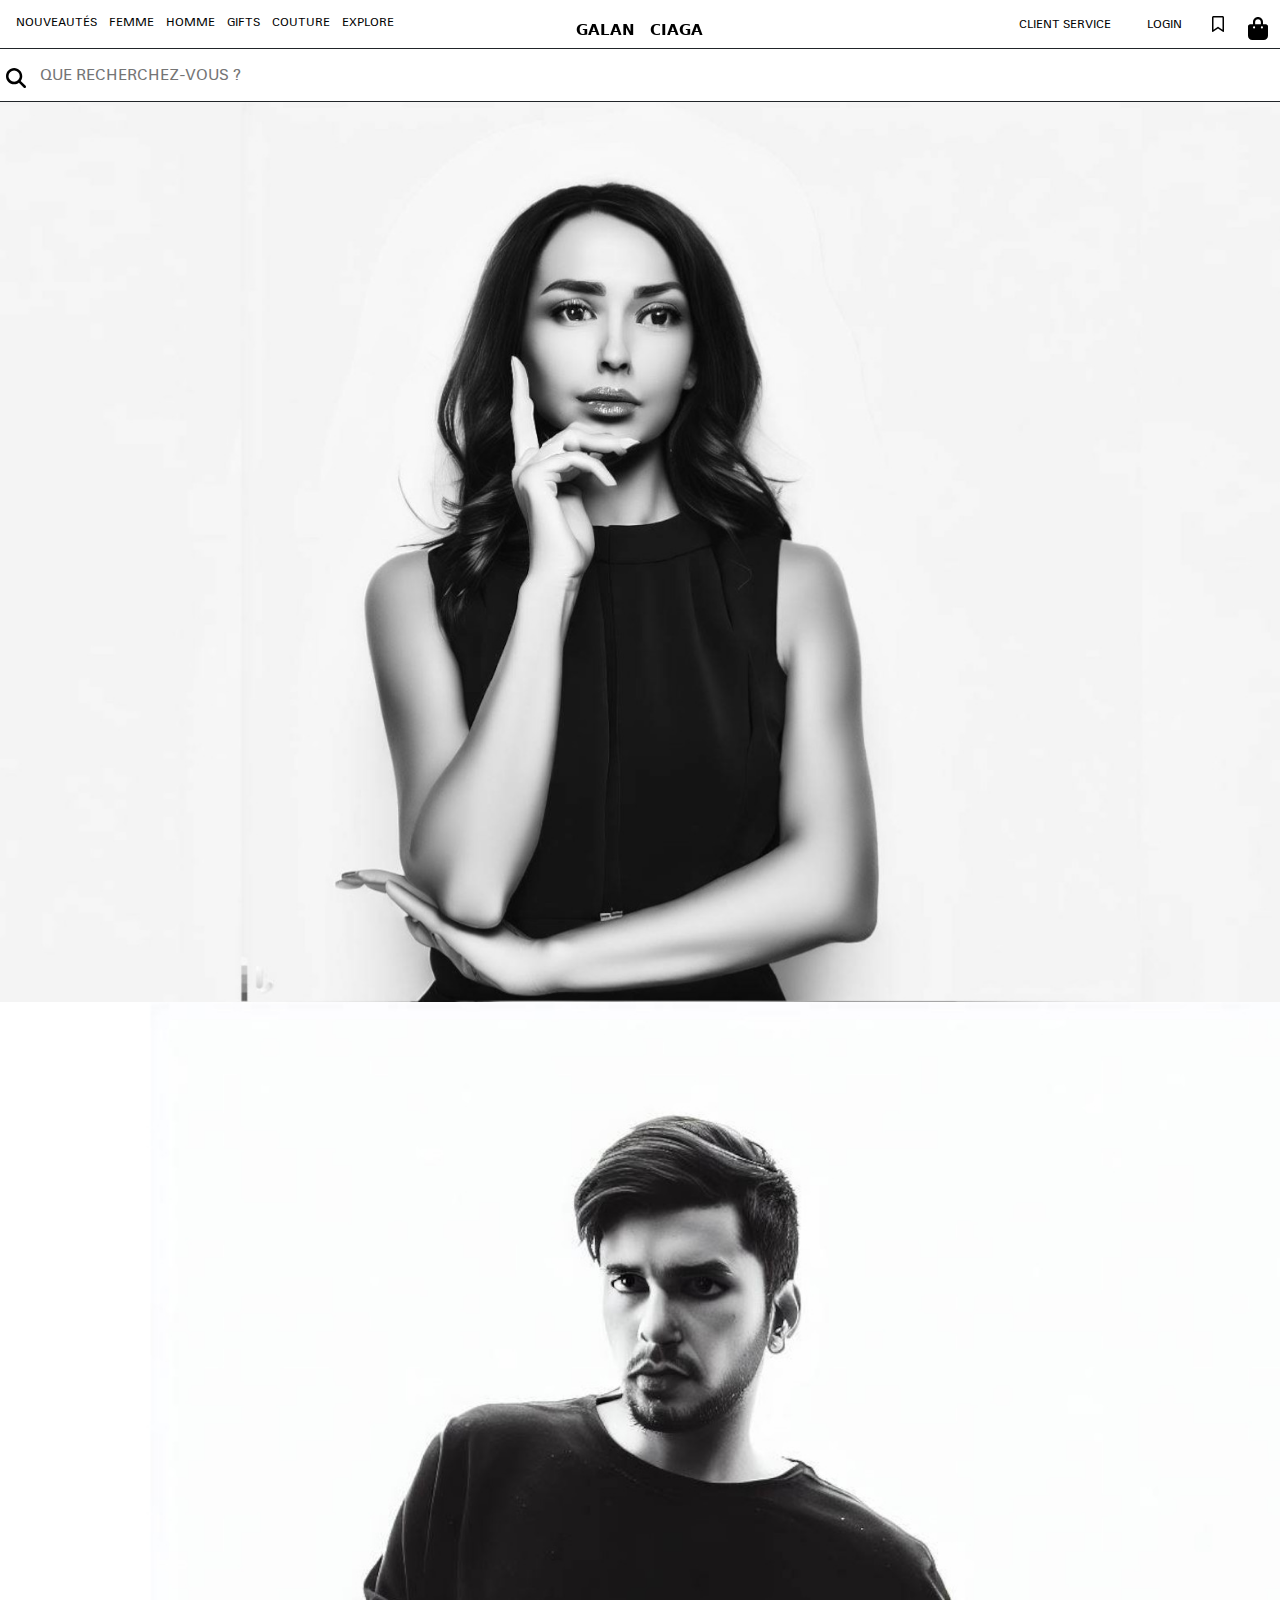
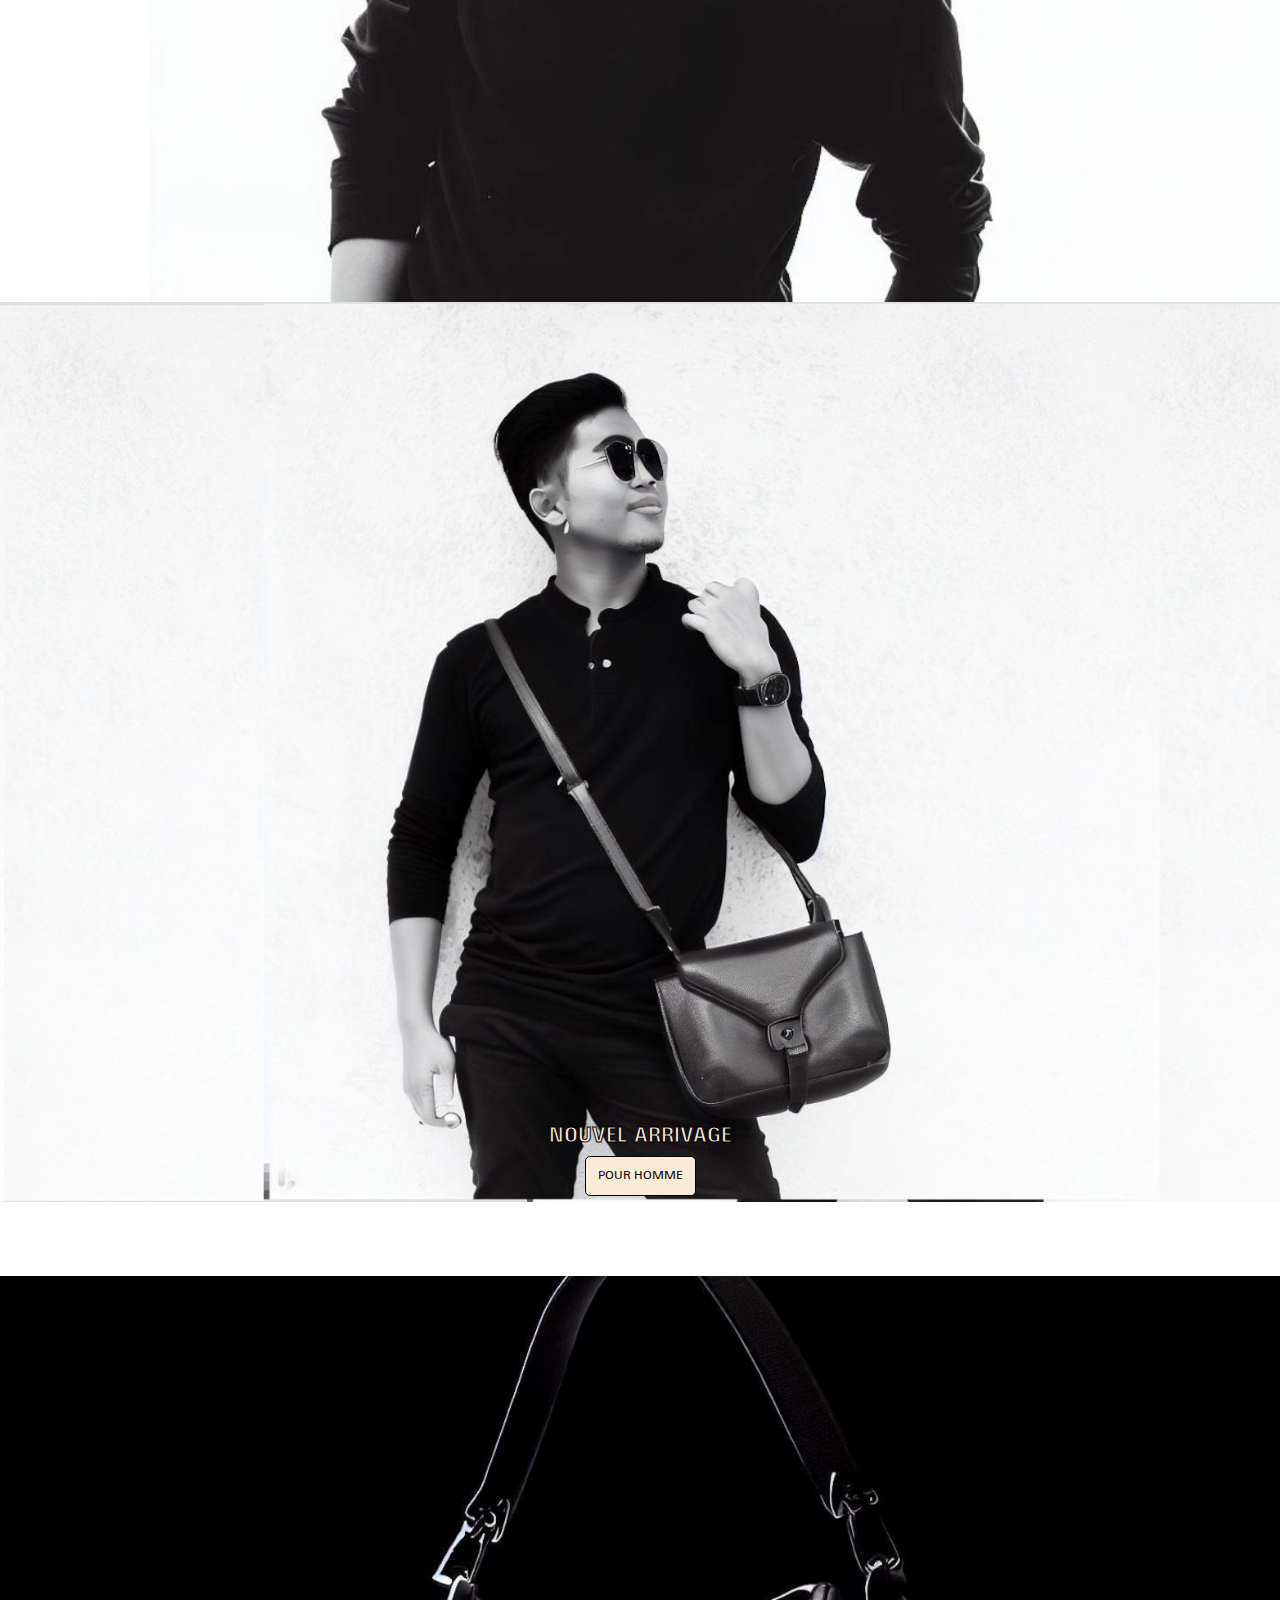
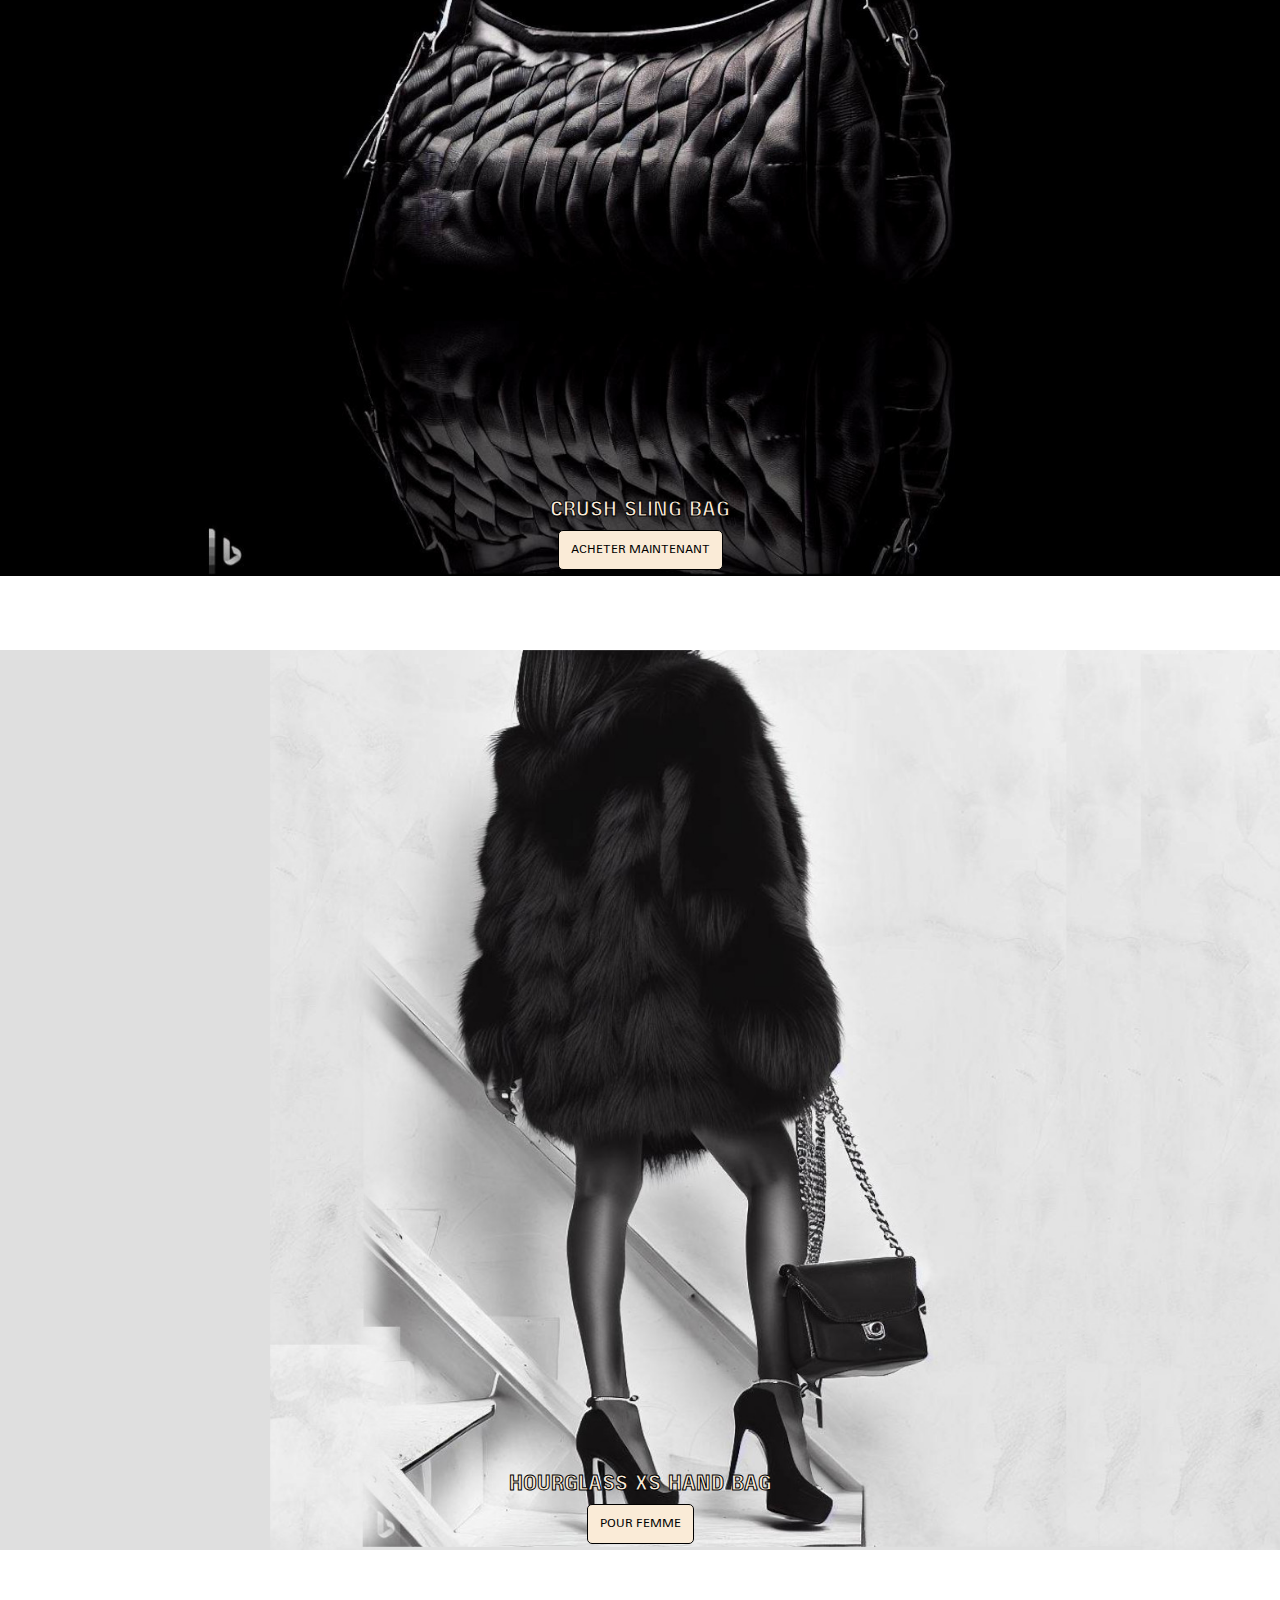
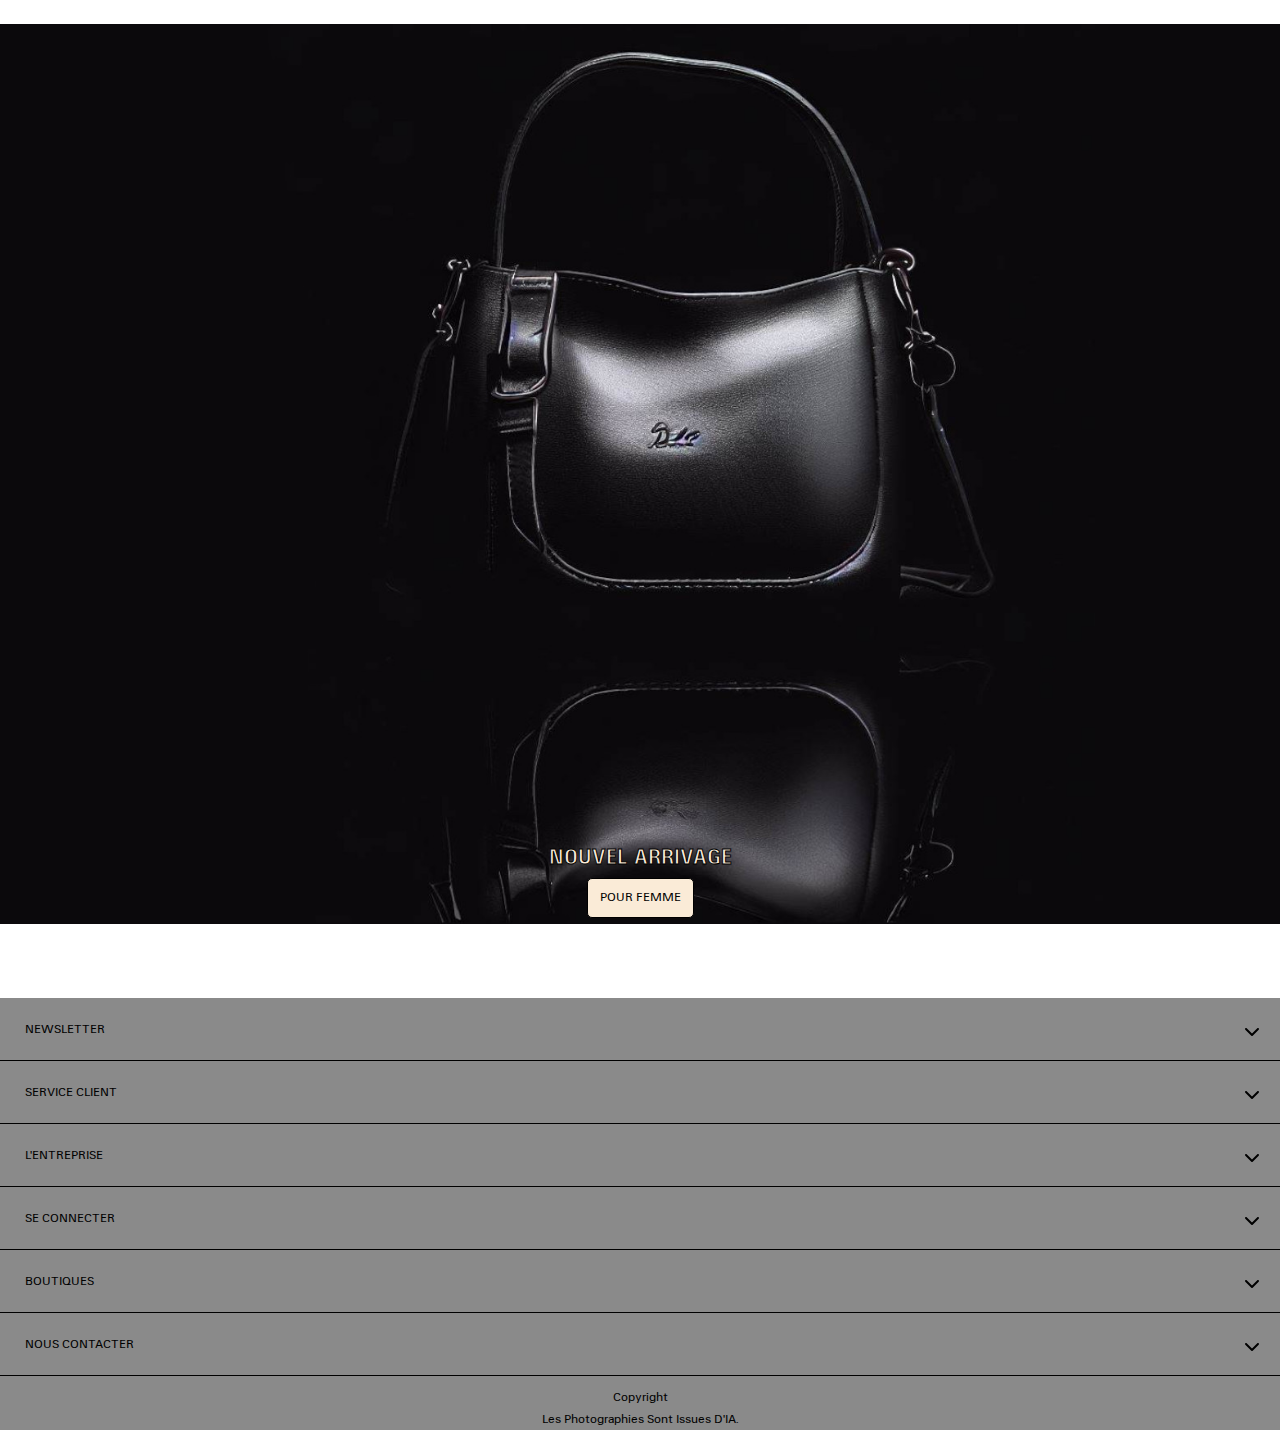
==== commit f1567163: "Exercice d'intégration d'un menu complex responsif et de son footer terminé. Navigation vers une pag" ====
--- a/index.html
+++ b/index.html
@@ -34,37 +34,37 @@
                     <ul>
                         <li class="level-1 choix1">
                             <p class="text-left chevron__right">
-                                <a href="#">Nouvel arrivage</a>
+                                <a href="./sneakers.html">Nouvel arrivage</a>
                             </p>
                             <div class="main__bloc level-2 menu1 choix1 display__false">
                                 <ul class="bloc display__bloc-off">
                                     <li>
-                                        <a href="#">Nouveautés - femmes</a>
-                                    </li>
-                                    <li>
-                                        <a href="#">Nouveautés - hommes</a>
+                                        <a href="./sneakers.html">Nouveautés - femmes</a>
+                                    </li>
+                                    <li>
+                                        <a href="./sneakers.html">Nouveautés - hommes</a>
                                     </li>
                                     <li class="level-2 menu5 choix1">
-                                        <a class="chevron__down" href="#">Discover</a>
+                                        <a class="chevron__down" href="./sneakers.html">Discover</a>
                                         <div class="level-3 menu3 choix3 display__false">
                                             <ul class="bloc display__blocup-off">
                                                 <li>
-                                                    <a href="#">Coats & Jackets</a>
-                                                </li>
-                                                <li>
-                                                    <a href="#">Sweatshirts & Hoodie</a>
-                                                </li>
-                                                <li>
-                                                    <a href="#">T-shirt</a>
-                                                </li>
-                                                <li>
-                                                    <a href="#">Knitwear</a>
-                                                </li>
-                                                <li>
-                                                    <a href="#">Tops & shirts</a>
-                                                </li>
-                                                <li>
-                                                    <a href="#">Dresses & Skirts</a>
+                                                    <a href="./sneakers.html">Coats & Jackets</a>
+                                                </li>
+                                                <li>
+                                                    <a href="./sneakers.html">Sweatshirts & Hoodie</a>
+                                                </li>
+                                                <li>
+                                                    <a href="./sneakers.html">T-shirt</a>
+                                                </li>
+                                                <li>
+                                                    <a href="./sneakers.html">Knitwear</a>
+                                                </li>
+                                                <li>
+                                                    <a href="./sneakers.html">Tops & shirts</a>
+                                                </li>
+                                                <li>
+                                                    <a href="./sneakers.html">Dresses & Skirts</a>
                                                 </li>
                                             </ul>
                                         </div>
@@ -79,117 +79,117 @@
                         <!-- ---------------------------------------------------------------------------------------------------------->
                         <li class="level-1 choix2">
                             <p class="text-left chevron__right ">
-                                <a href="#">femmes</a>
+                                <a href="./sneakers.html">femmes</a>
                             </p>
                             <div class="main__bloc level-2  menu1 choix2 display__false">
                                 <ul class="bloc display__bloc-off">
                                     <li class="level-2 menu4 choix1">
-                                        <a class="chevron__down" href="#">Ready-to-wear</a>
+                                        <a class="chevron__down" href="./sneakers.html">Ready-to-wear</a>
                                         <div class="level-3 menu4 choix1 display__false">
                                             <ul class="bloc display__blocup-off">
                                                 <li>
-                                                    <a href="#">Coats & Jackets</a>
-                                                </li>
-                                                <li>
-                                                    <a href="#">Sweatshirts & Hoodie</a>
-                                                </li>
-                                                <li>
-                                                    <a href="#">T-shirt</a>
-                                                </li>
-                                                <li>
-                                                    <a href="#">Knitwear</a>
-                                                </li>
-                                                <li>
-                                                    <a href="#">Tops & shirts</a>
-                                                </li>
-                                                <li>
-                                                    <a href="#">Dresses & Skirts</a>
+                                                    <a href="./sneakers.html">Coats & Jackets</a>
+                                                </li>
+                                                <li>
+                                                    <a href="./sneakers.html">Sweatshirts & Hoodie</a>
+                                                </li>
+                                                <li>
+                                                    <a href="./sneakers.html">T-shirt</a>
+                                                </li>
+                                                <li>
+                                                    <a href="./sneakers.html">Knitwear</a>
+                                                </li>
+                                                <li>
+                                                    <a href="./sneakers.html">Tops & shirts</a>
+                                                </li>
+                                                <li>
+                                                    <a href="./sneakers.html">Dresses & Skirts</a>
                                                 </li>
                                             </ul>
                                         </div>
                                     </li>
                                     <li class="level-2 menu4 choix2">
-                                        <a class="chevron__down" href="#">Shoes</a>
+                                        <a class="chevron__down" href="./sneakers.html">Shoes</a>
                                         <div class="level-3 menu4 choix1 display__false">
                                             <ul class="bloc display__blocup-off">
                                                 <li>
-                                                    <a href="#">Sneakers</a>
-                                                </li>
-                                                <li>
-                                                    <a href="#">Boots & Ankle Boots</a>
-                                                </li>
-                                                <li>
-                                                    <a href="#">Pumps & Heels</a>
+                                                    <a href="./sneakers.html">Sneakers</a>
+                                                </li>
+                                                <li>
+                                                    <a href="./sneakers.html">Boots & Ankle Boots</a>
+                                                </li>
+                                                <li>
+                                                    <a href="./sneakers.html">Pumps & Heels</a>
                                                 </li>
 
                                             </ul>
                                         </div>
                                     </li>
                                     <li class="level-2 menu4 choix3">
-                                        <a class="chevron__down" href="#">bags</a>
+                                        <a class="chevron__down" href="./sneakers.html">bags</a>
                                         <div class="level-3 menu4 choix1 display__false">
                                             <ul class="bloc display__blocup-off">
                                                 <li>
-                                                    <a href="#">Handbag</a>
-                                                </li>
-                                                <li>
-                                                    <a href="#">Shoulder bags</a>
-                                                </li>
-                                                <li>
-                                                    <a href="#">mini bags</a>
-                                                </li>
-                                                <li>
-                                                    <a href="#">chain bags</a>
-                                                </li>
-                                                <li>
-                                                    <a href="#">tote bags</a>
+                                                    <a href="./sneakers.html">Handbag</a>
+                                                </li>
+                                                <li>
+                                                    <a href="./sneakers.html">Shoulder bags</a>
+                                                </li>
+                                                <li>
+                                                    <a href="./sneakers.html">mini bags</a>
+                                                </li>
+                                                <li>
+                                                    <a href="./sneakers.html">chain bags</a>
+                                                </li>
+                                                <li>
+                                                    <a href="./sneakers.html">tote bags</a>
                                                 </li>
                                             </ul>
                                         </div>
                                     </li>
                                     <li class="level-2 menu4 choix4">
-                                        <a class="chevron__down" href="#">Small Leathers Goods</a>
+                                        <a class="chevron__down" href="./sneakers.html">Small Leathers Goods</a>
                                         <div class="level-3 menu4 choix1 display__false">
                                             <ul class="bloc display__blocup-off">
                                                 <li>
-                                                    <a href="#">Wallet on chain</a>
-                                                </li>
-                                                <li>
-                                                    <a href="#">wallets</a>
-                                                </li>
-                                                <li>
-                                                    <a href="#">Card holders</a>
-                                                </li>
-                                                <li>
-                                                    <a href="#">Clutches & pouches</a>
+                                                    <a href="./sneakers.html">Wallet on chain</a>
+                                                </li>
+                                                <li>
+                                                    <a href="./sneakers.html">wallets</a>
+                                                </li>
+                                                <li>
+                                                    <a href="./sneakers.html">Card holders</a>
+                                                </li>
+                                                <li>
+                                                    <a href="./sneakers.html">Clutches & pouches</a>
                                                 </li>
                                             </ul>
                                         </div>
                                     </li>
                                     <li class="level-2 menu4 choix5">
-                                        <a class="chevron__down" href="#">Accessories</a>
+                                        <a class="chevron__down" href="./sneakers.html">Accessories</a>
                                         <div class="level-3 menu4 choix1 display__false">
                                             <ul class="bloc display__blocup-off">
                                                 <li>
-                                                    <a href="#">Sunglasses</a>
-                                                </li>
-                                                <li>
-                                                    <a href="#">Belts</a>
-                                                </li>
-                                                <li>
-                                                    <a href="#">Scarves & Caps</a>
-                                                </li>
-                                                <li>
-                                                    <a href="#">Socks & Tights</a>
-                                                </li>
-                                                <li>
-                                                    <a href="#">Phone accessories & Keyrings</a>
-                                                </li>
-                                                <li>
-                                                    <a href="#">Hair accessories</a>
-                                                </li>
-                                                <li>
-                                                    <a href="#">Objects</a>
+                                                    <a href="./sneakers.html">Sunglasses</a>
+                                                </li>
+                                                <li>
+                                                    <a href="./sneakers.html">Belts</a>
+                                                </li>
+                                                <li>
+                                                    <a href="./sneakers.html">Scarves & Caps</a>
+                                                </li>
+                                                <li>
+                                                    <a href="./sneakers.html">Socks & Tights</a>
+                                                </li>
+                                                <li>
+                                                    <a href="./sneakers.html">Phone accessories & Keyrings</a>
+                                                </li>
+                                                <li>
+                                                    <a href="./sneakers.html">Hair accessories</a>
+                                                </li>
+                                                <li>
+                                                    <a href="./sneakers.html">Objects</a>
                                                 </li>
                                             </ul>
                                         </div>
@@ -204,110 +204,110 @@
                         <!-- ---------------------------------------------------------------------------------------------------------->
                         <li class="level-1 choix3">
                             <p class="text-left chevron__right">
-                                <a href="#">Men</a>
+                                <a href="./sneakers.html">Men</a>
                             </p>
                             <div class="main__bloc level-2 menu1 choix3 display__false">
                                 <ul class="bloc display__bloc-off">
                                     <li class="level-2 menu3 choix1">
-                                        <a class="chevron__down" href="#">Ready-to-wear</a>
+                                        <a class="chevron__down" href="./sneakers.html">Ready-to-wear</a>
                                         <div class="level-3 menu5 choix1 display__false">
                                             <ul class="bloc display__blocup-off">
                                                 <li>
-                                                    <a href="#">Coats & Jackets</a>
-                                                </li>
-                                                <li>
-                                                    <a href="#">Sweatshirts & Hoodie</a>
-                                                </li>
-                                                <li>
-                                                    <a href="#">T-shirt</a>
-                                                </li>
-                                                <li>
-                                                    <a href="#">Knitwear</a>
-                                                </li>
-                                                <li>
-                                                    <a href="#">Tops & shirts</a>
-                                                </li>
-                                                <li>
-                                                    <a href="#">Pants</a>
+                                                    <a href="./sneakers.html">Coats & Jackets</a>
+                                                </li>
+                                                <li>
+                                                    <a href="./sneakers.html">Sweatshirts & Hoodie</a>
+                                                </li>
+                                                <li>
+                                                    <a href="./sneakers.html">T-shirt</a>
+                                                </li>
+                                                <li>
+                                                    <a href="./sneakers.html">Knitwear</a>
+                                                </li>
+                                                <li>
+                                                    <a href="./sneakers.html">Tops & shirts</a>
+                                                </li>
+                                                <li>
+                                                    <a href="./sneakers.html">Pants</a>
                                                 </li>
                                             </ul>
                                         </div>
                                     </li>
                                     <li class="level-2 menu3 choix2">
-                                        <a class="chevron__down" href="#">Shoes</a>
+                                        <a class="chevron__down" href="./sneakers.html">Shoes</a>
                                         <div class="level-3 menu5 choix2 display__false">
                                             <ul class="bloc display__blocup-off">
                                                 <li>
-                                                    <a href="#">Sneakers</a>
-                                                </li>
-                                                <li>
-                                                    <a href="#">Boots & Derbies</a>
-                                                </li>
-                                                <li>
-                                                    <a href="#">Sandals & Mules</a>
+                                                    <a href="./sneakers.html">Sneakers</a>
+                                                </li>
+                                                <li>
+                                                    <a href="./sneakers.html">Boots & Derbies</a>
+                                                </li>
+                                                <li>
+                                                    <a href="./sneakers.html">Sandals & Mules</a>
                                                 </li>
                                             </ul>
                                         </div>
                                     </li>
                                     <li class="level-2 menu3 choix3">
-                                        <a class="chevron__down" href="#">bags</a>
+                                        <a class="chevron__down" href="./sneakers.html">bags</a>
                                         <div class="level-3 menu5 choix3 display__false">
                                             <ul class="bloc display__blocup-off">
                                                 <li>
-                                                    <a href="#">Bags & Totes</a>
-                                                </li>
-                                                <li>
-                                                    <a href="#">Backpacks</a>
-                                                </li>
-                                                <li>
-                                                    <a href="#">Beltbags</a>
-                                                </li>
-                                                <li>
-                                                    <a href="#">Crossbodies & Messengers</a>
+                                                    <a href="./sneakers.html">Bags & Totes</a>
+                                                </li>
+                                                <li>
+                                                    <a href="./sneakers.html">Backpacks</a>
+                                                </li>
+                                                <li>
+                                                    <a href="./sneakers.html">Beltbags</a>
+                                                </li>
+                                                <li>
+                                                    <a href="./sneakers.html">Crossbodies & Messengers</a>
                                                 </li>
                                             </ul>
                                         </div>
                                     </li>
                                     <li class="level-2 menu3 choix4">
-                                        <a class="chevron__down" href="#">Small Leathers Goods</a>
+                                        <a class="chevron__down" href="./sneakers.html">Small Leathers Goods</a>
                                         <div class="level-3  menu5 choix4 display__false">
                                             <ul class="bloc display__blocup-off">
                                                 <li>
-                                                    <a href="#">Card holders</a>
-                                                </li>
-                                                <li>
-                                                    <a href="#">Cluthes & Pouches</a>
-                                                </li>
-                                                <li>
-                                                    <a href="#">Wallet</a>
+                                                    <a href="./sneakers.html">Card holders</a>
+                                                </li>
+                                                <li>
+                                                    <a href="./sneakers.html">Cluthes & Pouches</a>
+                                                </li>
+                                                <li>
+                                                    <a href="./sneakers.html">Wallet</a>
                                                 </li>
                                             </ul>
                                         </div>
                                     </li>
                                     <li class="level-2 menu3 choix5">
-                                        <a class="chevron__down" href="#">Accessories</a>
+                                        <a class="chevron__down" href="./sneakers.html">Accessories</a>
                                         <div class="level-3  menu5 choix5 display__false">
                                             <ul class="bloc display__blocup-off">
                                                 <li>
-                                                    <a href="#">Sunglasses</a>
-                                                </li>
-                                                <li>
-                                                    <a href="#">Belts</a>
-                                                </li>
-                                                <li>
-                                                    <a href="#">Scarves & Caps</a>
-                                                </li>
-                                                <li>
-                                                    <a href="#">Socks</a>
-                                                </li>
-                                                <li>
-                                                    <a href="#">Phone accessories & Keyrings</a>
-                                                </li>
-                                                <li>
-                                                    <a href="#">Home wear</a>
-                                                </li>
-                                                <li>
-                                                    <a href="#">Objects</a>
+                                                    <a href="./sneakers.html">Sunglasses</a>
+                                                </li>
+                                                <li>
+                                                    <a href="./sneakers.html">Belts</a>
+                                                </li>
+                                                <li>
+                                                    <a href="./sneakers.html">Scarves & Caps</a>
+                                                </li>
+                                                <li>
+                                                    <a href="./sneakers.html">Socks</a>
+                                                </li>
+                                                <li>
+                                                    <a href="./sneakers.html">Phone accessories & Keyrings</a>
+                                                </li>
+                                                <li>
+                                                    <a href="./sneakers.html">Home wear</a>
+                                                </li>
+                                                <li>
+                                                    <a href="./sneakers.html">Objects</a>
                                                 </li>
                                             </ul>
                                         </div>
@@ -322,24 +322,24 @@
                         <!-- ---------------------------------------------------------------------------------------------------------->
                         <li class="level-1 choix4">
                             <p class="text-left chevron__right">
-                                <a href="#">Gifts</a>
+                                <a href="./sneakers.html">Gifts</a>
                             </p>
                             <div class="main__bloc level-2 menu1 choix4  display__false">
                                 <ul class="bloc display__bloc-off">
                                     <li>
-                                        <a href="#">View All</a>
-                                    </li>
-                                    <li>
-                                        <a href="#">Personalization</a>
-                                    </li>
-                                    <li>
-                                        <a href="#">For femmes</a>
-                                    </li>
-                                    <li>
-                                        <a href="#">For men</a>
-                                    </li>
-                                    <li>
-                                        <a href="#">objects</a>
+                                        <a href="./sneakers.html">View All</a>
+                                    </li>
+                                    <li>
+                                        <a href="./sneakers.html">Personalization</a>
+                                    </li>
+                                    <li>
+                                        <a href="./sneakers.html">For femmes</a>
+                                    </li>
+                                    <li>
+                                        <a href="./sneakers.html">For men</a>
+                                    </li>
+                                    <li>
+                                        <a href="./sneakers.html">objects</a>
                                     </li>
                                     <!-- ---------------------------------------------------------------------------------------------------------->
                                     <!-- ---------------------------------------------------------------------------------------------------------->
@@ -350,7 +350,7 @@
                         </li>
                         <li class="level-1 choix5">
                             <p class="text-left">
-                                <a href="#">couture</a>
+                                <a href="./sneakers.html">couture</a>
                             </p>
                         </li>
                         <!-- ---------------------------------------------------------------------------------------------------------->
@@ -360,95 +360,95 @@
                         <!-- ---------------------------------------------------------------------------------------------------------->
                         <li class="level-1 choix6">
                             <p class="text-left chevron__right">
-                                <a href="#">Explore</a>
+                                <a href="./sneakers.html">Explore</a>
                             </p>
                             <div class="main__bloc level-2 menu1 choix6 display__false">
                                 <ul class="bloc display__bloc-off">
                                     <li class="level-2 menu2 choix1">
-                                        <a class="chevron__down" href="#">Special Projects</a>
+                                        <a class="chevron__down" href="./sneakers.html">Special Projects</a>
                                         <div class="level-3 menu6 choix1 display__false">
                                             <ul class="bloc display__blocup-off">
                                                 <li>
-                                                    <a href="#">Balenciaga Brand Ambassadors</a>
-                                                </li>
-                                                <li>
-                                                    <a href="#">Winter 23 Campaign</a>
-                                                </li>
-                                                <li>
-                                                    <a href="#">Fall 23 Campaign</a>
-                                                </li>
-                                                <li>
-                                                    <a href="#">Summer 23 Campaign</a>
-                                                </li>
-                                                <li>
-                                                    <a href="#">Balanciaga Garde-Rode 23 Campaign</a>
+                                                    <a href="./sneakers.html">Balenciaga Brand Ambassadors</a>
+                                                </li>
+                                                <li>
+                                                    <a href="./sneakers.html">Winter 23 Campaign</a>
+                                                </li>
+                                                <li>
+                                                    <a href="./sneakers.html">Fall 23 Campaign</a>
+                                                </li>
+                                                <li>
+                                                    <a href="./sneakers.html">Summer 23 Campaign</a>
+                                                </li>
+                                                <li>
+                                                    <a href="./sneakers.html">Balanciaga Garde-Rode 23 Campaign</a>
                                                 </li>
                                             </ul>
                                         </div>
                                     </li>
                                     <li class="level-2 menu2 choix2">
-                                        <a class="chevron__down" href="#">Heritage</a>
+                                        <a class="chevron__down" href="./sneakers.html">Heritage</a>
                                         <div class="level-3 menu6 choix2 display__false">
                                             <ul class="bloc display__blocup-off">
                                                 <li>
-                                                    <a href="#">Maison</a>
-                                                </li>
-                                                <li>
-                                                    <a href="#">Cristobal</a>
-                                                </li>
-                                                <li>
-                                                    <a href="#">George V</a>
+                                                    <a href="./sneakers.html">Maison</a>
+                                                </li>
+                                                <li>
+                                                    <a href="./sneakers.html">Cristobal</a>
+                                                </li>
+                                                <li>
+                                                    <a href="./sneakers.html">George V</a>
                                                 </li>
                                             </ul>
                                         </div>
                                     </li>
                                     <li class="level-2 menu2 choix3">
-                                        <a class="chevron__down" href="#">Collections</a>
+                                        <a class="chevron__down" href="./sneakers.html">Collections</a>
                                         <div class="level-3 menu6 choix3 display__false">
                                             <ul class="bloc display__blocup-off">
                                                 <li>
-                                                    <a href="#">Spring 24</a>
-                                                </li>
-                                                <li>
-                                                    <a href="#">Winter 23</a>
-                                                </li>
-                                                <li>
-                                                    <a href="#">Fall 23</a>
-                                                </li>
-                                                <li>
-                                                    <a href="#">Spring 23</a>
-                                                </li>
-                                                <li>
-                                                    <a href="#">Winter 22</a>
-                                                </li>
-                                                <li>
-                                                    <a href="#">Fall 22</a>
+                                                    <a href="./sneakers.html">Spring 24</a>
+                                                </li>
+                                                <li>
+                                                    <a href="./sneakers.html">Winter 23</a>
+                                                </li>
+                                                <li>
+                                                    <a href="./sneakers.html">Fall 23</a>
+                                                </li>
+                                                <li>
+                                                    <a href="./sneakers.html">Spring 23</a>
+                                                </li>
+                                                <li>
+                                                    <a href="./sneakers.html">Winter 22</a>
+                                                </li>
+                                                <li>
+                                                    <a href="./sneakers.html">Fall 22</a>
                                                 </li>
                                             </ul>
                                         </div>
                                     </li>
                                     <li class="level-2 menu2 choix4">
-                                        <a class="chevron__down" href="#">Our Commitments</a>
+                                        <a class="chevron__down" href="./sneakers.html">Our Commitments</a>
 
                                         <div class="level-3 menu6 choix4 display__false">
                                             <ul class="bloc display__blocup-off">
                                                 <li>
-                                                    <a href="#">National Children's Alliance</a>
-                                                </li>
-                                                <li>
-                                                    <a href="#">World Food Programme</a>
-                                                </li>
-                                                <li>
-                                                    <a href="#">Sustainability</a>
-                                                </li>
-                                                <li>
-                                                    <a href="#">Re-sell Program</a>
-                                                </li>
-                                                <li>
-                                                    <a href="#">Pride</a>
-                                                </li>
-                                                <li>
-                                                    <a href="#">earth day</a>
+                                                    <a href="./sneakers.html">National Children's Alliance</a>
+                                                </li>
+                                                <li>
+                                                    <a href="./sneakers.html">World Food Programme</a>
+                                                </li>
+                                                <li>
+                                                    <a href="./sneakers.html">Sustainability</a>
+                                                </li>
+                                                <li>
+                                                    <a href="./sneakers.html">Re-sell Program</a>
+                                                </li>
+                                                <li>
+                                                    <a href="./sneakers.html">Pride</a>
+                                                </li>
+                                                <li>
+                                                    <a href="./sneakers.html">earth day</a>
                                                 </li>
                                             </ul>
                                         </div>
@@ -501,7 +501,7 @@
                 <div class="desktopmenu__container">
                     <ul>
                         <li class="link">
-                            <a href="#">Nouveautés</a>
+                            <a href="./sneakers.html">Nouveautés</a>
                             <div class="big-bloc nouveaute__container big-bloc__off">
                                 <ul class="bloc_col1">
                                     <li>
@@ -584,7 +584,7 @@
                             </div>
                         </li>
                         <li class="link">
-                            <a href="#">femme</a>
+                            <a href="./sneakers.html">femme</a>
                             <div class="big-bloc nouveaute__container big-bloc__off">
                                 <ul class="bloc_col1">
                                     <li>
@@ -725,7 +725,7 @@
                             </div>
                         </li>
                         <li class="link">
-                            <a href="#">homme</a>
+                            <a href="./sneakers.html">homme</a>
                             <div class="big-bloc nouveaute__container big-bloc__off">
                                 <ul class="bloc_col1">
                                     <li>
@@ -870,7 +870,7 @@
                             </div>
                         </li>
                         <li class="link">
-                            <a href="#">gifts</a>
+                            <a href="./sneakers.html">gifts</a>
                             <div class="big-bloc nouveaute__container big-bloc__off">
                                 <ul class="bloc_col1">
                                     <li>
@@ -945,10 +945,10 @@
                             </div>
                         </li>
                         <li class="link">
-                            <a href="#">couture</a>
+                            <a href="./sneakers.html">couture</a>
                         </li>
                         <li class="link">
-                            <a href="#">explore</a>
+                            <a href="./sneakers.html">explore</a>
                         </li>
                     </ul>
                 </div>
@@ -985,21 +985,22 @@
             </div>
 
             <div class="input mx-2 my-auto">
-                <input type="search" placeholder="WHAT ARE YOU LOOKING FOR">
+                <input type="search" placeholder="QUE RECHERCHEZ-VOUS ?">
             </div>
         </div>
         <div class="head__container-bloc3  my-0 py-2 border-bottom border-dark border-1">
-            <ul class="ms-5 text-center">
+            <ul class="bloc3__menu ms-5 text-center">
                 <li class="p-2">
-                    <a href="#">
-                        Nouvel arrivage
+                    <a href="./sneakers.html">
+                        nouvel arrivage
                     </a>
                 </li>
                 <li class="p-2">
-                    <a href="#">
-                        fall 23
+                    <a href="./sneakers.html">
+                       fall 23
                     </a>
                 </li>
+               
             </ul>
         </div>
     </head>
@@ -1018,10 +1019,10 @@
                 <h2>NOUVEL ARRIVAGE</h2>
                 <div class="button__container">
                     <div class="button__text">
-                        <a href="#">
+                        <a href="./sneakers.html">
                             <p>Pour homme</p>
                         </a>
-                        <a href="#">
+                        <a href="./sneakers.html">
                             <p>Pour homme</p>
                         </a>
                     </div>
@@ -1034,10 +1035,10 @@
                 <h2>CRUSH SLING BAG</h2>
                 <div class="button__container">
                     <div class="button__text">
-                        <a href="#">
+                        <a href="./sneakers.html">
                             <p>acheter maintenant</p>
                         </a>
-                        <a href="#">
+                        <a href="./sneakers.html">
                             <p>acheter maintenant</p>
                         </a>
                     </div>
@@ -1050,10 +1051,10 @@
                 <h2>Hourglass XS hand bag</h2>
                 <div class="button__container">
                     <div class="button__text">
-                        <a href="#">
+                        <a href="./sneakers.html">
                             <p>pour femme</p>
                         </a>
-                        <a href="#">
+                        <a href="./sneakers.html">
                             <p>pour femme</p>
                         </a>
                     </div>
@@ -1066,10 +1067,10 @@
                 <h2>NOUVEL ARRIVAGE</h2>
                 <div class="button__container">
                     <div class="button__text">
-                        <a href="#">
+                        <a href="./sneakers.html">
                             <p>pour femme</p>
                         </a>
-                        <a href="#">
+                        <a href="./sneakers.html">
                             <p>pour femme</p>
                         </a>
                     </div>
@@ -1088,7 +1089,7 @@
                 <span>Newsletter</span>
                 <div class="hide"></div>
                 <ul class="footer_level2 display__swingfalse">
-                    <li><a href="#">S'inscrire à notre newsletter</a></li>
+                    <li><a href="./sneakers.html">S'inscrire à notre newsletter</a></li>
                 </ul>
             </li>
         </ul>
@@ -1096,12 +1097,12 @@
             <li class="footer_link"><span>Service Client</span>
                 <div class="hide">
                     <ul class="footer_level2 display__swingfalse">
-                        <li><a href="#">Suivre votre commande</a></li>
-                        <li><a href="#">Retours</a></li>
-                        <li><a href="#">Livraison</a></li>
-                        <li><a href="#">Paiement</a></li>
-                        <li><a href="#">FAQ</a></li>
-                        <li><a href="#">Re-sell Programm</a></li>
+                        <li><a href="./sneakers.html">Suivre votre commande</a></li>
+                        <li><a href="./sneakers.html">Retours</a></li>
+                        <li><a href="./sneakers.html">Livraison</a></li>
+                        <li><a href="./sneakers.html">Paiement</a></li>
+                        <li><a href="./sneakers.html">FAQ</a></li>
+                        <li><a href="./sneakers.html">Re-sell Programm</a></li>
 
                     </ul>
                 </div>
@@ -1111,12 +1112,12 @@
             <li class="footer_link"><span>L'entreprise</span>
                 <div class="hide">
                     <ul class="footer_level2  display__swingfalse">
-                        <li><a href="#">Carrières</a></li>
-                        <li><a href="#">Carrières - Design</a></li>
-                        <li><a href="#">Mentions Légales</a></li>
-                        <li><a href="#">Politique de Confidantialité</a></li>
-                        <li><a href="#">Paramètre des Cookies</a></li>
-                        <li><a href="#">Wolrd Food Programme</a></li>
+                        <li><a href="./sneakers.html">Carrières</a></li>
+                        <li><a href="./sneakers.html">Carrières - Design</a></li>
+                        <li><a href="./sneakers.html">Mentions Légales</a></li>
+                        <li><a href="./sneakers.html">Politique de Confidantialité</a></li>
+                        <li><a href="./sneakers.html">Paramètre des Cookies</a></li>
+                        <li><a href="./sneakers.html">Wolrd Food Programme</a></li>
                     </ul>
                 </div>
             </li>
@@ -1125,10 +1126,10 @@
             <li class="footer_link"><span>Se connecter</span>
                 <div class="hide">
                     <ul class="footer_level2  display__swingfalse">
-                        <li><a href="#">Facebook</a></li>
-                        <li><a href="#">Instagram</a></li>
-                        <li><a href="#">Tiktok</a></li>
-                        <li><a href="#">Spotify</a></li>
+                        <li><a href="./sneakers.html">Facebook</a></li>
+                        <li><a href="./sneakers.html">Instagram</a></li>
+                        <li><a href="./sneakers.html">Tiktok</a></li>
+                        <li><a href="./sneakers.html">Spotify</a></li>
                     </ul>
                 </div>
             </li>
@@ -1137,9 +1138,9 @@
             <li class="footer_link"><span>Boutiques</span>
                 <div class="hide">
                     <ul class="footer_level2  display__swingfalse">
-                        <li><a href="#">Trouver une boutique à proximité</a></li>
-                        <li><a href="#">Pays / Région : France</a></li>
-                        <li><a href="#">Langue : Français</a></li>
+                        <li><a href="./sneakers.html">Trouver une boutique à proximité</a></li>
+                        <li><a href="./sneakers.html">Pays / Région : France</a></li>
+                        <li><a href="./sneakers.html">Langue : Français</a></li>
                     </ul>
                 </div>
             </li>
--- a/assets/css/navigation_mobile.css
+++ b/assets/css/navigation_mobile.css
@@ -40,6 +40,7 @@
     padding :2px;
     width: 100vw; 
     height: fit-content;
+    z-index: 2;
 }
 
 .menu__on {
@@ -208,6 +209,10 @@
         display: flex;
         flex-direction: row;
         text-transform: uppercase;
+    }
+    .head__container-bloc3 {
+        overflow: hidden;
+        padding-right: 20px;
     }
         .head__container-bloc3 ul{
             display: flex;
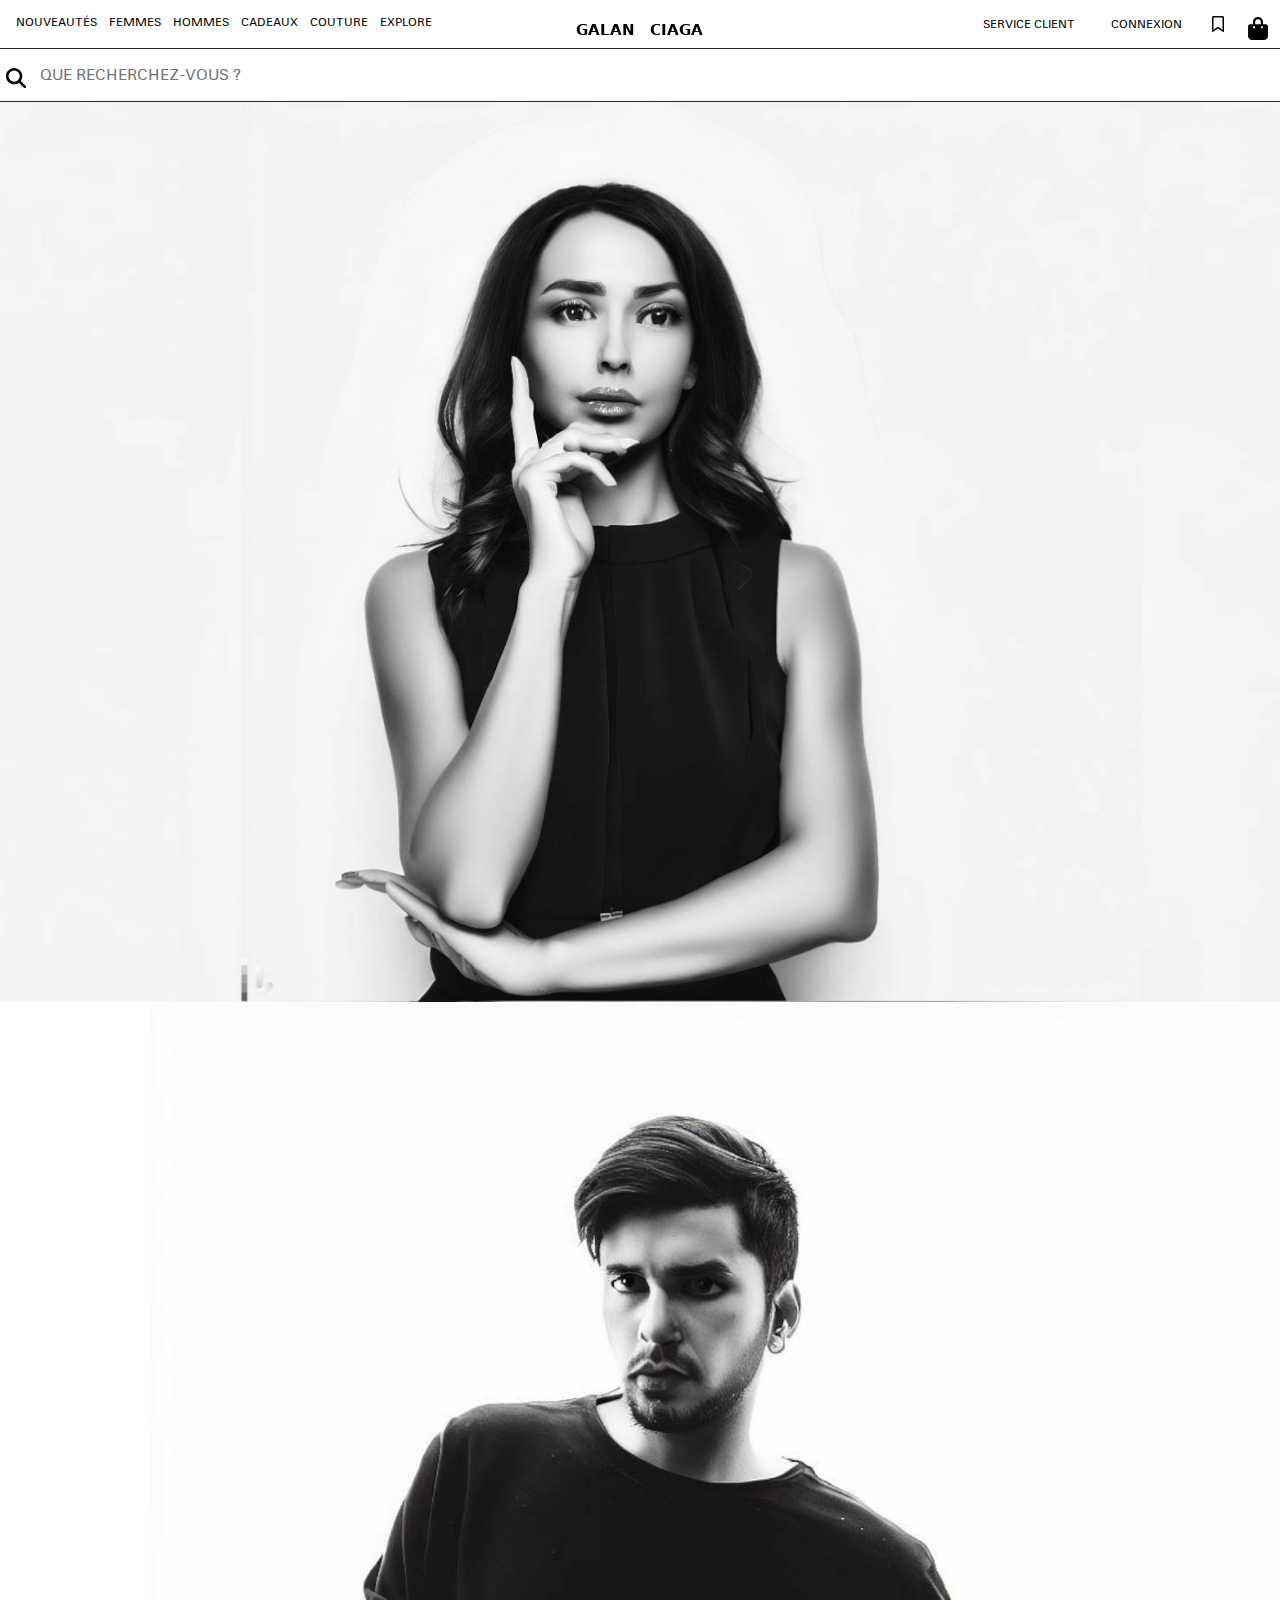
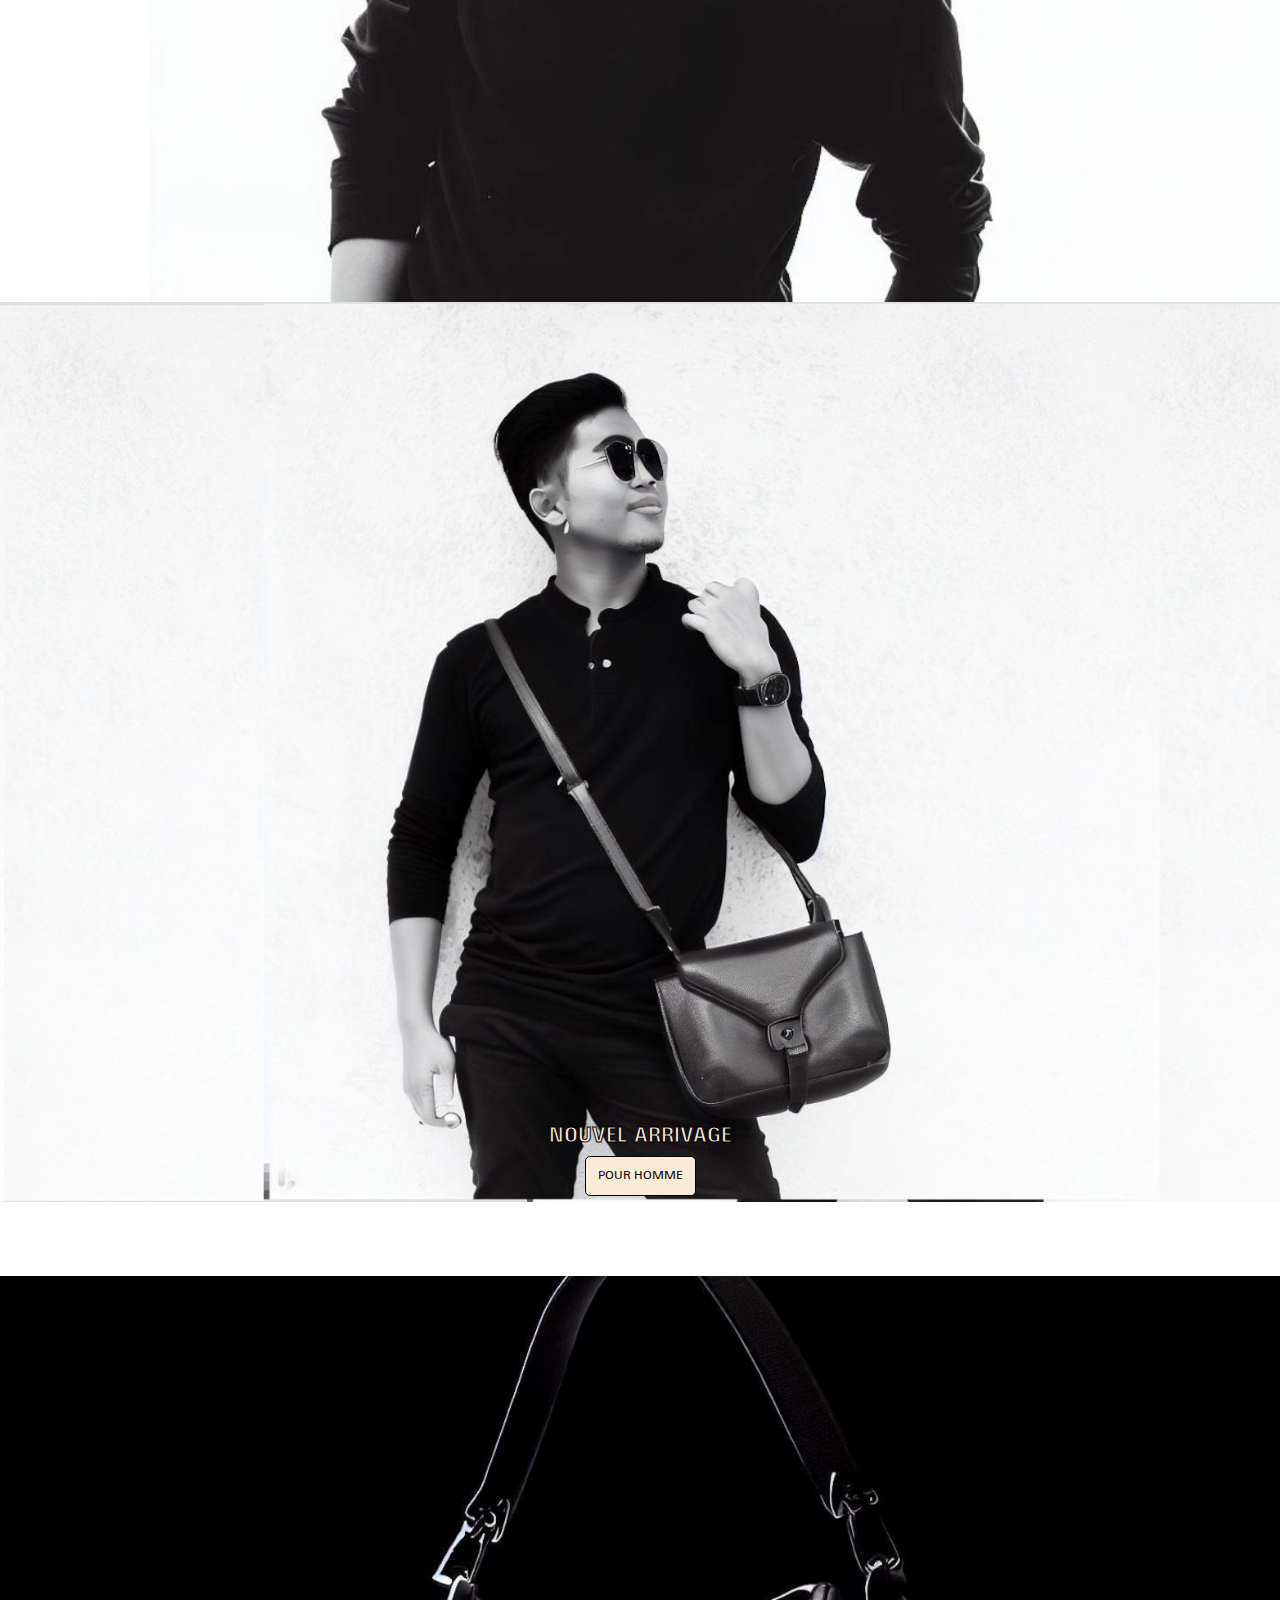
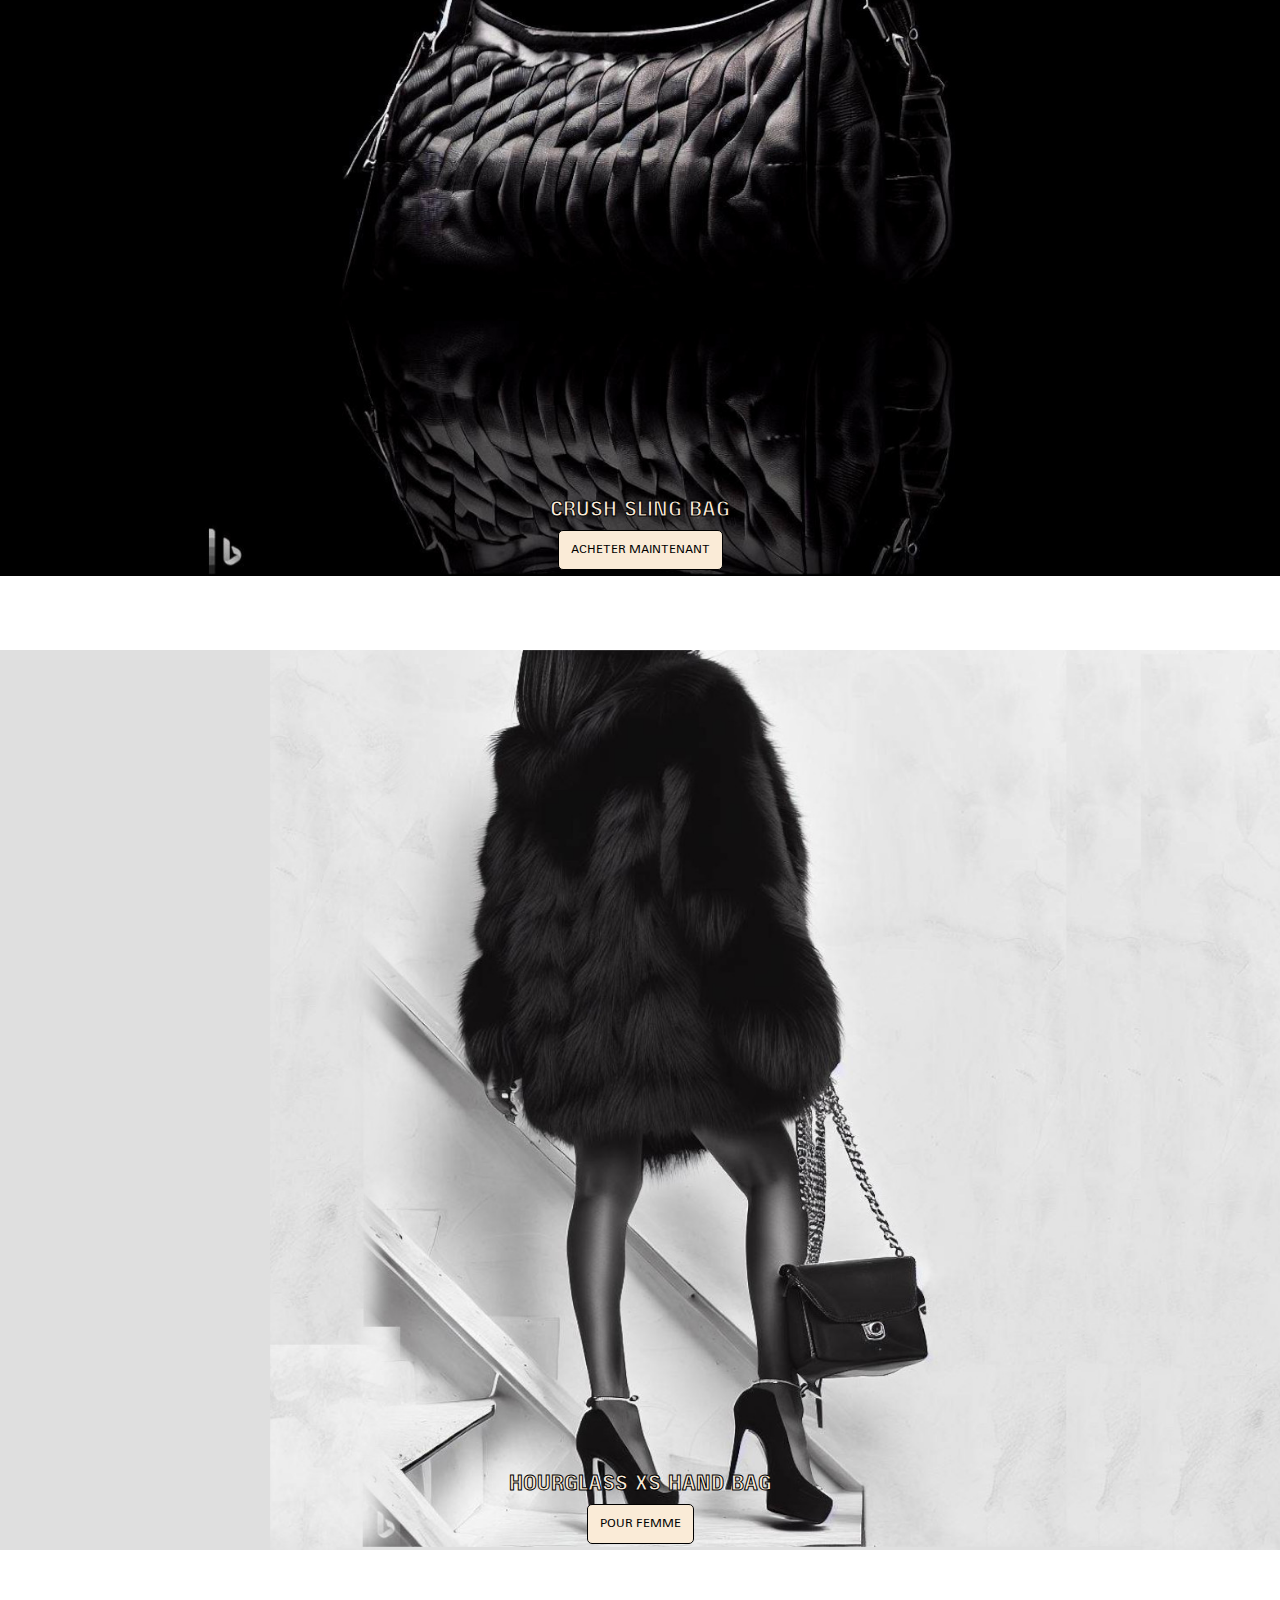
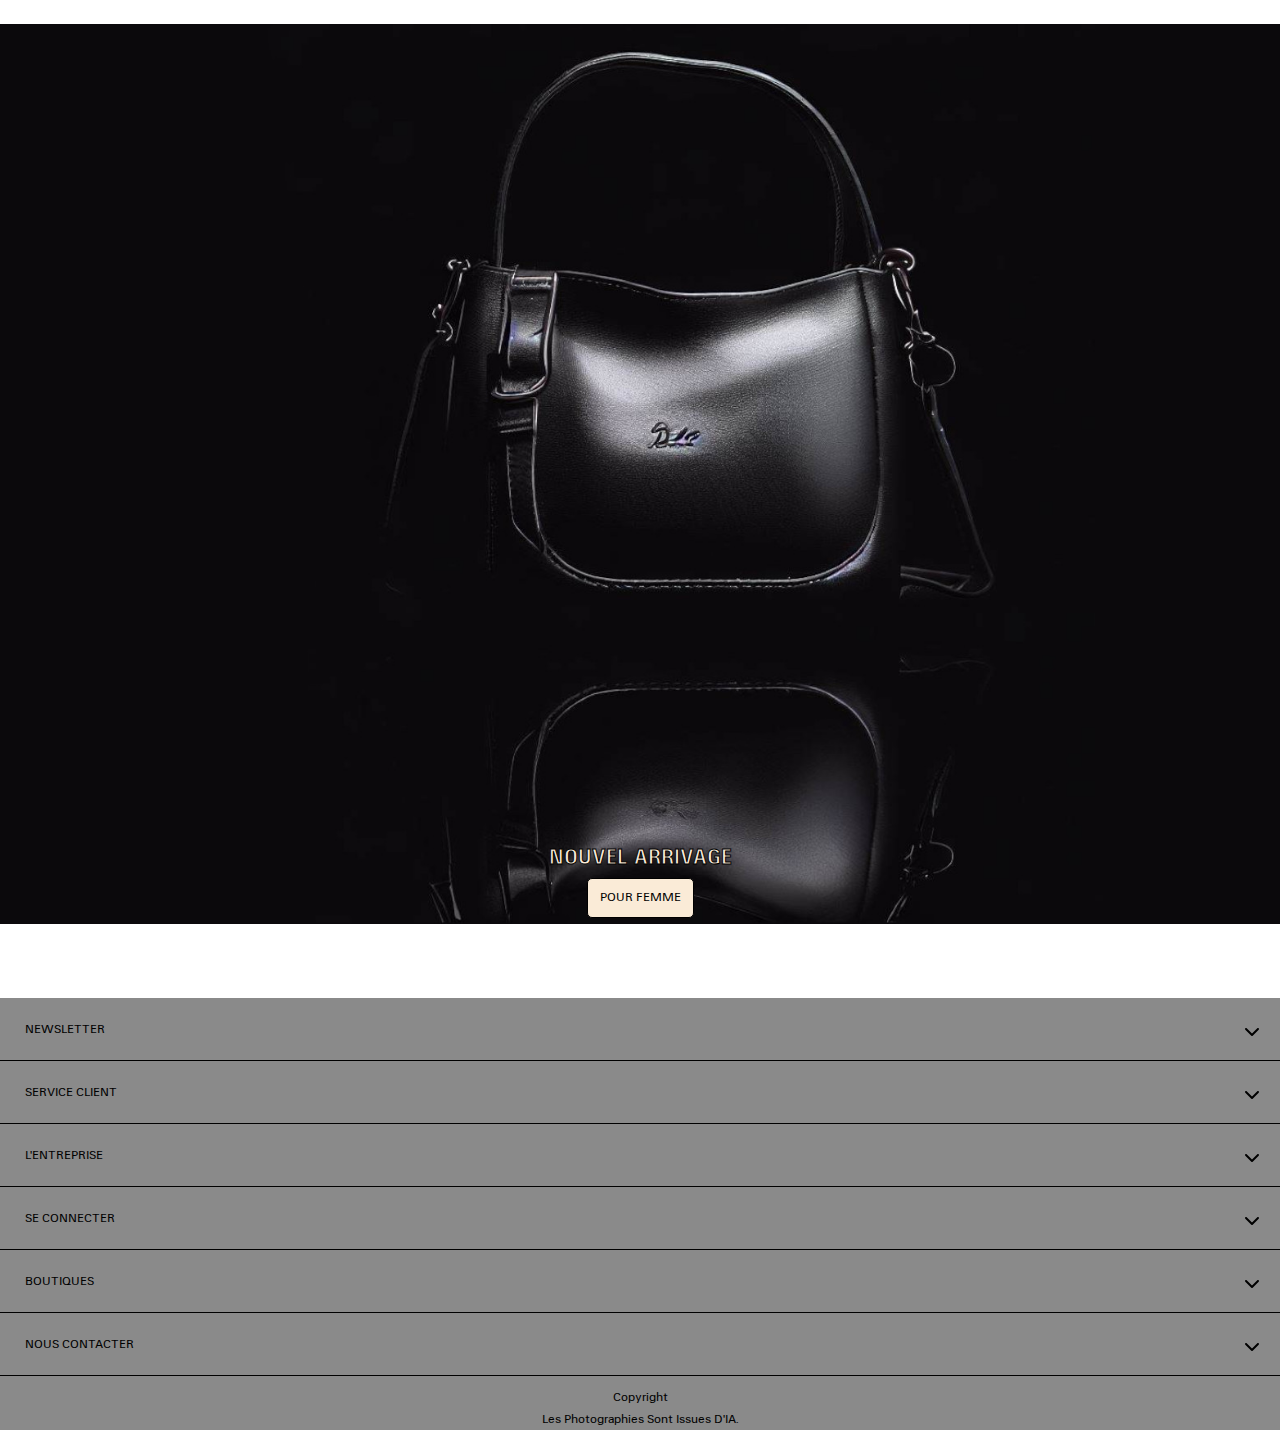
==== commit cbbbc9c7: "Projet d'intégration sur le modèle du site Balenciaga, terminé. Traduction des textes et correction " ====
--- a/index.html
+++ b/index.html
@@ -34,37 +34,37 @@
                     <ul>
                         <li class="level-1 choix1">
                             <p class="text-left chevron__right">
-                                <a href="./sneakers.html">Nouvel arrivage</a>
+                                <span>Nouvel arrivage</span>
                             </p>
                             <div class="main__bloc level-2 menu1 choix1 display__false">
                                 <ul class="bloc display__bloc-off">
                                     <li>
-                                        <a href="./sneakers.html">Nouveautés - femmes</a>
-                                    </li>
-                                    <li>
-                                        <a href="./sneakers.html">Nouveautés - hommes</a>
+                                        <span>Nouveautés - femmes</span>
+                                    </li>
+                                    <li>
+                                         <span>Nouveautés - hommes</span>
                                     </li>
                                     <li class="level-2 menu5 choix1">
-                                        <a class="chevron__down" href="./sneakers.html">Discover</a>
+                                        <span class="chevron__down">Découvrir</span>
                                         <div class="level-3 menu3 choix3 display__false">
                                             <ul class="bloc display__blocup-off">
                                                 <li>
-                                                    <a href="./sneakers.html">Coats & Jackets</a>
-                                                </li>
-                                                <li>
-                                                    <a href="./sneakers.html">Sweatshirts & Hoodie</a>
-                                                </li>
-                                                <li>
-                                                    <a href="./sneakers.html">T-shirt</a>
-                                                </li>
-                                                <li>
-                                                    <a href="./sneakers.html">Knitwear</a>
-                                                </li>
-                                                <li>
-                                                    <a href="./sneakers.html">Tops & shirts</a>
-                                                </li>
-                                                <li>
-                                                    <a href="./sneakers.html">Dresses & Skirts</a>
+                                                    <a href="./sneakers.html">Manteaux et Vestes</a>
+                                                </li>
+                                                <li>
+                                                    <a href="./sneakers.html">Sweatshirts et Hoodies</a>
+                                                </li>
+                                                <li>
+                                                    <a href="./sneakers.html">T-shirts</a>
+                                                </li>
+                                                <li>
+                                                    <a href="./sneakers.html">Tricots</a>
+                                                </li>
+                                                <li>
+                                                    <a href="./sneakers.html">Hauts et Chemises</a>
+                                                </li>
+                                                <li>
+                                                    <a href="./sneakers.html">Robes et Jupes</a>
                                                 </li>
                                             </ul>
                                         </div>
@@ -79,117 +79,117 @@
                         <!-- ---------------------------------------------------------------------------------------------------------->
                         <li class="level-1 choix2">
                             <p class="text-left chevron__right ">
-                                <a href="./sneakers.html">femmes</a>
+                                <span>femmes</span>
                             </p>
                             <div class="main__bloc level-2  menu1 choix2 display__false">
                                 <ul class="bloc display__bloc-off">
                                     <li class="level-2 menu4 choix1">
-                                        <a class="chevron__down" href="./sneakers.html">Ready-to-wear</a>
+                                        <span class="chevron__down">Prêt-à-porter</span>
                                         <div class="level-3 menu4 choix1 display__false">
                                             <ul class="bloc display__blocup-off">
                                                 <li>
-                                                    <a href="./sneakers.html">Coats & Jackets</a>
-                                                </li>
-                                                <li>
-                                                    <a href="./sneakers.html">Sweatshirts & Hoodie</a>
-                                                </li>
-                                                <li>
-                                                    <a href="./sneakers.html">T-shirt</a>
-                                                </li>
-                                                <li>
-                                                    <a href="./sneakers.html">Knitwear</a>
-                                                </li>
-                                                <li>
-                                                    <a href="./sneakers.html">Tops & shirts</a>
-                                                </li>
-                                                <li>
-                                                    <a href="./sneakers.html">Dresses & Skirts</a>
+                                                    <a href="./sneakers.html">Manteaux et Vestes</a>
+                                                </li>
+                                                <li>
+                                                    <a href="./sneakers.html">Sweatshirts et Hoodies</a>
+                                                </li>
+                                                <li>
+                                                    <a href="./sneakers.html">T-shirts</a>
+                                                </li>
+                                                <li>
+                                                    <a href="./sneakers.html">Tricots</a>
+                                                </li>
+                                                <li>
+                                                    <a href="./sneakers.html">Hauts et Chemises</a>
+                                                </li>
+                                                <li>
+                                                    <a href="./sneakers.html">Robes et Jupes</a>
                                                 </li>
                                             </ul>
                                         </div>
                                     </li>
                                     <li class="level-2 menu4 choix2">
-                                        <a class="chevron__down" href="./sneakers.html">Shoes</a>
+                                        <span class="chevron__down">Chaussures</span>
                                         <div class="level-3 menu4 choix1 display__false">
                                             <ul class="bloc display__blocup-off">
                                                 <li>
-                                                    <a href="./sneakers.html">Sneakers</a>
-                                                </li>
-                                                <li>
-                                                    <a href="./sneakers.html">Boots & Ankle Boots</a>
-                                                </li>
-                                                <li>
-                                                    <a href="./sneakers.html">Pumps & Heels</a>
-                                                </li>
-
+                                                    <a href="./sneakers.html">Baskets</a>
+                                                </li>
+                                                <li>
+                                                    <a href="./sneakers.html">Bottes et Bottines</a>
+                                                </li>
+                                                <li>
+                                                    <a href="./sneakers.html">Escarpins et Talons</a>
+                                                </li>
                                             </ul>
                                         </div>
                                     </li>
                                     <li class="level-2 menu4 choix3">
-                                        <a class="chevron__down" href="./sneakers.html">bags</a>
+                                        <span class="chevron__down">Sacs</span>
                                         <div class="level-3 menu4 choix1 display__false">
                                             <ul class="bloc display__blocup-off">
                                                 <li>
-                                                    <a href="./sneakers.html">Handbag</a>
-                                                </li>
-                                                <li>
-                                                    <a href="./sneakers.html">Shoulder bags</a>
-                                                </li>
-                                                <li>
-                                                    <a href="./sneakers.html">mini bags</a>
-                                                </li>
-                                                <li>
-                                                    <a href="./sneakers.html">chain bags</a>
-                                                </li>
-                                                <li>
-                                                    <a href="./sneakers.html">tote bags</a>
+                                                    <a href="./sneakers.html">Sac à main</a>
+                                                </li>
+                                                <li>
+                                                    <a href="./sneakers.html">Sacs à bandoulière</a>
+                                                </li>
+                                                <li>
+                                                    <a href="./sneakers.html">Mini-sacs</a>
+                                                </li>
+                                                <li>
+                                                    <a href="./sneakers.html">Sacs à chaîne</a>
+                                                </li>
+                                                <li>
+                                                    <a href="./sneakers.html">Sacs fourre-tout</a>
                                                 </li>
                                             </ul>
                                         </div>
                                     </li>
                                     <li class="level-2 menu4 choix4">
-                                        <a class="chevron__down" href="./sneakers.html">Small Leathers Goods</a>
+                                        <span class="chevron__down">Petite Maroquinerie</span>
                                         <div class="level-3 menu4 choix1 display__false">
                                             <ul class="bloc display__blocup-off">
                                                 <li>
-                                                    <a href="./sneakers.html">Wallet on chain</a>
-                                                </li>
-                                                <li>
-                                                    <a href="./sneakers.html">wallets</a>
-                                                </li>
-                                                <li>
-                                                    <a href="./sneakers.html">Card holders</a>
-                                                </li>
-                                                <li>
-                                                    <a href="./sneakers.html">Clutches & pouches</a>
+                                                    <a href="./sneakers.html">Portefeuille chaîne</a>
+                                                </li>
+                                                <li>
+                                                    <a href="./sneakers.html">Portefeuilles</a>
+                                                </li>
+                                                <li>
+                                                    <a href="./sneakers.html">Porte-cartes</a>
+                                                </li>
+                                                <li>
+                                                    <a href="./sneakers.html">Pochettes et Trousses</a>
                                                 </li>
                                             </ul>
                                         </div>
                                     </li>
                                     <li class="level-2 menu4 choix5">
-                                        <a class="chevron__down" href="./sneakers.html">Accessories</a>
+                                        <span class="chevron__down">Accessoires</span>
                                         <div class="level-3 menu4 choix1 display__false">
                                             <ul class="bloc display__blocup-off">
                                                 <li>
-                                                    <a href="./sneakers.html">Sunglasses</a>
-                                                </li>
-                                                <li>
-                                                    <a href="./sneakers.html">Belts</a>
-                                                </li>
-                                                <li>
-                                                    <a href="./sneakers.html">Scarves & Caps</a>
-                                                </li>
-                                                <li>
-                                                    <a href="./sneakers.html">Socks & Tights</a>
-                                                </li>
-                                                <li>
-                                                    <a href="./sneakers.html">Phone accessories & Keyrings</a>
-                                                </li>
-                                                <li>
-                                                    <a href="./sneakers.html">Hair accessories</a>
-                                                </li>
-                                                <li>
-                                                    <a href="./sneakers.html">Objects</a>
+                                                    <a href="./sneakers.html">Lunettes de soleil</a>
+                                                </li>
+                                                <li>
+                                                    <a href="./sneakers.html">Ceintures</a>
+                                                </li>
+                                                <li>
+                                                    <a href="./sneakers.html">Écharpes et Casquettes</a>
+                                                </li>
+                                                <li>
+                                                    <a href="./sneakers.html">Chaussettes et Collants</a>
+                                                </li>
+                                                <li>
+                                                    <a href="./sneakers.html">Accessoires pour téléphone et
+                                                        Porte-clés</a>
+                                                </li>
+                                                <li>
+                                                    <a href="./sneakers.html">Accessoires pour les cheveux</a>
+                                                </li>
+                                                <li>
+                                                    <a href="./sneakers.html">Objets</a>
                                                 </li>
                                             </ul>
                                         </div>
@@ -197,6 +197,7 @@
                                 </ul>
                             </div>
                         </li>
+
                         <!-- ---------------------------------------------------------------------------------------------------------->
                         <!-- ---------------------------------------------------------------------------------------------------------->
                         <!-- -----------------------------        MENU PRINCIPALE CHOIX N°3         ----------------------------------->
@@ -204,110 +205,113 @@
                         <!-- ---------------------------------------------------------------------------------------------------------->
                         <li class="level-1 choix3">
                             <p class="text-left chevron__right">
-                                <a href="./sneakers.html">Men</a>
+                                <span>Hommes</span>
                             </p>
                             <div class="main__bloc level-2 menu1 choix3 display__false">
                                 <ul class="bloc display__bloc-off">
                                     <li class="level-2 menu3 choix1">
-                                        <a class="chevron__down" href="./sneakers.html">Ready-to-wear</a>
+                                        <span class="chevron__down">Prêt-à-porter</span>
                                         <div class="level-3 menu5 choix1 display__false">
                                             <ul class="bloc display__blocup-off">
                                                 <li>
-                                                    <a href="./sneakers.html">Coats & Jackets</a>
-                                                </li>
-                                                <li>
-                                                    <a href="./sneakers.html">Sweatshirts & Hoodie</a>
-                                                </li>
-                                                <li>
-                                                    <a href="./sneakers.html">T-shirt</a>
-                                                </li>
-                                                <li>
-                                                    <a href="./sneakers.html">Knitwear</a>
-                                                </li>
-                                                <li>
-                                                    <a href="./sneakers.html">Tops & shirts</a>
-                                                </li>
-                                                <li>
-                                                    <a href="./sneakers.html">Pants</a>
+                                                    <a href="./sneakers.html">Manteaux et Vestes</a>
+                                                </li>
+                                                <li>
+                                                    <a href="./sneakers.html">Sweatshirts et Hoodies</a>
+                                                </li>
+                                                <li>
+                                                    <a href="./sneakers.html">T-shirts</a>
+                                                </li>
+                                                <li>
+                                                    <a href="./sneakers.html">Tricots</a>
+                                                </li>
+                                                <li>
+                                                    <a href="./sneakers.html">Hauts et Chemises</a>
+                                                </li>
+                                                <li>
+                                                    <a href="./sneakers.html">Pantalons</a>
                                                 </li>
                                             </ul>
                                         </div>
                                     </li>
                                     <li class="level-2 menu3 choix2">
-                                        <a class="chevron__down" href="./sneakers.html">Shoes</a>
+                                        <span class="chevron__down">Chaussures</span>
                                         <div class="level-3 menu5 choix2 display__false">
                                             <ul class="bloc display__blocup-off">
                                                 <li>
-                                                    <a href="./sneakers.html">Sneakers</a>
-                                                </li>
-                                                <li>
-                                                    <a href="./sneakers.html">Boots & Derbies</a>
-                                                </li>
-                                                <li>
-                                                    <a href="./sneakers.html">Sandals & Mules</a>
+                                                    <a href="./sneakers.html">Baskets</a>
+                                                </li>
+                                                <li>
+                                                    <a href="./sneakers.html">Bottes et Derbies</a>
+                                                </li>
+                                                <li>
+                                                    <a href="./sneakers.html">Sandales et Mules</a>
                                                 </li>
                                             </ul>
                                         </div>
                                     </li>
                                     <li class="level-2 menu3 choix3">
-                                        <a class="chevron__down" href="./sneakers.html">bags</a>
+                                        <span class="chevron__down">Sacs</span>
                                         <div class="level-3 menu5 choix3 display__false">
                                             <ul class="bloc display__blocup-off">
                                                 <li>
-                                                    <a href="./sneakers.html">Bags & Totes</a>
-                                                </li>
-                                                <li>
-                                                    <a href="./sneakers.html">Backpacks</a>
-                                                </li>
-                                                <li>
-                                                    <a href="./sneakers.html">Beltbags</a>
-                                                </li>
-                                                <li>
-                                                    <a href="./sneakers.html">Crossbodies & Messengers</a>
-                                                </li>
-                                            </ul>
-                                        </div>
-                                    </li>
+                                                    <a href="./sneakers.html">Sacs & Cabas</a>
+                                                </li>
+                                                <li>
+                                                    <a href="./sneakers.html">Sacs à dos</a>
+                                                </li>
+                                                <li>
+                                                    <a href="./sneakers.html">Sacs banane</a>
+                                                </li>
+                                                <li>
+                                                    <a href="./sneakers.html">Sacs bandoulière & Messagers</a>
+                                                </li>
+                                            </ul>
+                                        </div>
+                                    </li>
+
                                     <li class="level-2 menu3 choix4">
-                                        <a class="chevron__down" href="./sneakers.html">Small Leathers Goods</a>
-                                        <div class="level-3  menu5 choix4 display__false">
-                                            <ul class="bloc display__blocup-off">
-                                                <li>
-                                                    <a href="./sneakers.html">Card holders</a>
-                                                </li>
-                                                <li>
-                                                    <a href="./sneakers.html">Cluthes & Pouches</a>
-                                                </li>
-                                                <li>
-                                                    <a href="./sneakers.html">Wallet</a>
-                                                </li>
-                                            </ul>
-                                        </div>
-                                    </li>
+                                        <span class="chevron__down">Petite Maroquinerie</span>
+                                        <div class="level-3 menu5 choix4 display__false">
+                                            <ul class="bloc display__blocup-off">
+                                                <li>
+                                                    <a href="./sneakers.html">Porte-cartes</a>
+                                                </li>
+                                                <li>
+                                                    <a href="./sneakers.html">Pochettes</a>
+                                                </li>
+                                                <li>
+                                                    <a href="./sneakers.html">Portefeuille</a>
+                                                </li>
+                                            </ul>
+                                        </div>
+                                    </li>
+
                                     <li class="level-2 menu3 choix5">
-                                        <a class="chevron__down" href="./sneakers.html">Accessories</a>
-                                        <div class="level-3  menu5 choix5 display__false">
-                                            <ul class="bloc display__blocup-off">
-                                                <li>
-                                                    <a href="./sneakers.html">Sunglasses</a>
-                                                </li>
-                                                <li>
-                                                    <a href="./sneakers.html">Belts</a>
-                                                </li>
-                                                <li>
-                                                    <a href="./sneakers.html">Scarves & Caps</a>
-                                                </li>
-                                                <li>
-                                                    <a href="./sneakers.html">Socks</a>
-                                                </li>
-                                                <li>
-                                                    <a href="./sneakers.html">Phone accessories & Keyrings</a>
-                                                </li>
-                                                <li>
-                                                    <a href="./sneakers.html">Home wear</a>
-                                                </li>
-                                                <li>
-                                                    <a href="./sneakers.html">Objects</a>
+                                        <span class="chevron__down">Accessoires</span>
+                                        <div class="level-3 menu5 choix5 display__false">
+                                            <ul class="bloc display__blocup-off">
+                                                <li>
+                                                    <a href="./sneakers.html">Lunettes de soleil</a>
+                                                </li>
+                                                <li>
+                                                    <a href="./sneakers.html">Ceintures</a>
+                                                </li>
+                                                <li>
+                                                    <a href="./sneakers.html">Foulards et Casquettes</a>
+                                                </li>
+                                                <li>
+                                                    <a href="./sneakers.html">Chaussettes</a>
+                                                </li>
+                                                <li>
+                                                    <a href="./sneakers.html">Accessoires pour téléphone et
+                                                        porte-clés</a>
+                                                </li>
+                                                <li>
+                                                    <a href="./sneakers.html">Tenue d'intérieur</a>
+                                                </li>
+                                                <li>
+                                                    <a href="./sneakers.html">Objets</a>
                                                 </li>
                                             </ul>
                                         </div>
@@ -322,35 +326,37 @@
                         <!-- ---------------------------------------------------------------------------------------------------------->
                         <li class="level-1 choix4">
                             <p class="text-left chevron__right">
-                                <a href="./sneakers.html">Gifts</a>
+                                <span>Cadeaux</span>
                             </p>
-                            <div class="main__bloc level-2 menu1 choix4  display__false">
+                            <div class="main__bloc level-2 menu1 choix4 display__false">
                                 <ul class="bloc display__bloc-off">
                                     <li>
-                                        <a href="./sneakers.html">View All</a>
-                                    </li>
-                                    <li>
-                                        <a href="./sneakers.html">Personalization</a>
-                                    </li>
-                                    <li>
-                                        <a href="./sneakers.html">For femmes</a>
-                                    </li>
-                                    <li>
-                                        <a href="./sneakers.html">For men</a>
-                                    </li>
-                                    <li>
-                                        <a href="./sneakers.html">objects</a>
-                                    </li>
+                                        <a href="./sneakers.html">Voir Tout</a>
+                                    </li>
+                                    <li>
+                                        <a href="./sneakers.html">Personnalisation</a>
+                                    </li>
+                                    <li>
+                                        <a href="./sneakers.html">Pour Femmes</a>
+                                    </li>
+                                    <li>
+                                        <a href="./sneakers.html">Pour Hommes</a>
+                                    </li>
+                                    <li>
+                                        <a href="./sneakers.html">Objets</a>
+                                    </li>
+                                </ul>
+                            </div>
+                        </li>
+                        
                                     <!-- ---------------------------------------------------------------------------------------------------------->
                                     <!-- ---------------------------------------------------------------------------------------------------------->
                                     <!-- -----------------------------        MENU PRINCIPALE CHOIX N°5         ----------------------------------->
                                     <!-- ---------------------------------------------------------------------------------------------------------->
                                     <!-- ---------------------------------------------------------------------------------------------------------->
-                            </div>
-                        </li>
                         <li class="level-1 choix5">
                             <p class="text-left">
-                                <a href="./sneakers.html">couture</a>
+                                <span>couture</span>
                             </p>
                         </li>
                         <!-- ---------------------------------------------------------------------------------------------------------->
@@ -360,34 +366,34 @@
                         <!-- ---------------------------------------------------------------------------------------------------------->
                         <li class="level-1 choix6">
                             <p class="text-left chevron__right">
-                                <a href="./sneakers.html">Explore</a>
+                                <span>Explorer</span>
                             </p>
                             <div class="main__bloc level-2 menu1 choix6 display__false">
                                 <ul class="bloc display__bloc-off">
                                     <li class="level-2 menu2 choix1">
-                                        <a class="chevron__down" href="./sneakers.html">Special Projects</a>
+                                        <span class="chevron__down">Projets Spéciaux</span>
                                         <div class="level-3 menu6 choix1 display__false">
                                             <ul class="bloc display__blocup-off">
                                                 <li>
-                                                    <a href="./sneakers.html">Balenciaga Brand Ambassadors</a>
-                                                </li>
-                                                <li>
-                                                    <a href="./sneakers.html">Winter 23 Campaign</a>
-                                                </li>
-                                                <li>
-                                                    <a href="./sneakers.html">Fall 23 Campaign</a>
-                                                </li>
-                                                <li>
-                                                    <a href="./sneakers.html">Summer 23 Campaign</a>
-                                                </li>
-                                                <li>
-                                                    <a href="./sneakers.html">Balanciaga Garde-Rode 23 Campaign</a>
+                                                    <a href="./sneakers.html">Ambassadeurs de la Marque Balenciaga</a>
+                                                </li>
+                                                <li>
+                                                    <a href="./sneakers.html">Campagne Hiver 23</a>
+                                                </li>
+                                                <li>
+                                                    <a href="./sneakers.html">Campagne Automne 23</a>
+                                                </li>
+                                                <li>
+                                                    <a href="./sneakers.html">Campagne Été 23</a>
+                                                </li>
+                                                <li>
+                                                    <a href="./sneakers.html">Campagne Garde-Robe Balenciaga 23</a>
                                                 </li>
                                             </ul>
                                         </div>
                                     </li>
                                     <li class="level-2 menu2 choix2">
-                                        <a class="chevron__down" href="./sneakers.html">Heritage</a>
+                                        <span class="chevron__down">Patrimoine</span>
                                         <div class="level-3 menu6 choix2 display__false">
                                             <ul class="bloc display__blocup-off">
                                                 <li>
@@ -403,52 +409,51 @@
                                         </div>
                                     </li>
                                     <li class="level-2 menu2 choix3">
-                                        <a class="chevron__down" href="./sneakers.html">Collections</a>
+                                        <span class="chevron__down">Collections</span>
                                         <div class="level-3 menu6 choix3 display__false">
                                             <ul class="bloc display__blocup-off">
                                                 <li>
-                                                    <a href="./sneakers.html">Spring 24</a>
-                                                </li>
-                                                <li>
-                                                    <a href="./sneakers.html">Winter 23</a>
-                                                </li>
-                                                <li>
-                                                    <a href="./sneakers.html">Fall 23</a>
-                                                </li>
-                                                <li>
-                                                    <a href="./sneakers.html">Spring 23</a>
-                                                </li>
-                                                <li>
-                                                    <a href="./sneakers.html">Winter 22</a>
-                                                </li>
-                                                <li>
-                                                    <a href="./sneakers.html">Fall 22</a>
+                                                    <a href="./sneakers.html">Printemps 24</a>
+                                                </li>
+                                                <li>
+                                                    <a href="./sneakers.html">Hiver 23</a>
+                                                </li>
+                                                <li>
+                                                    <a href="./sneakers.html">Automne 23</a>
+                                                </li>
+                                                <li>
+                                                    <a href="./sneakers.html">Printemps 23</a>
+                                                </li>
+                                                <li>
+                                                    <a href="./sneakers.html">Hiver 22</a>
+                                                </li>
+                                                <li>
+                                                    <a href="./sneakers.html">Automne 22</a>
                                                 </li>
                                             </ul>
                                         </div>
                                     </li>
                                     <li class="level-2 menu2 choix4">
-                                        <a class="chevron__down" href="./sneakers.html">Our Commitments</a>
-
+                                        <span class="chevron__down">Nos Engagements</span>
                                         <div class="level-3 menu6 choix4 display__false">
                                             <ul class="bloc display__blocup-off">
                                                 <li>
-                                                    <a href="./sneakers.html">National Children's Alliance</a>
-                                                </li>
-                                                <li>
-                                                    <a href="./sneakers.html">World Food Programme</a>
-                                                </li>
-                                                <li>
-                                                    <a href="./sneakers.html">Sustainability</a>
-                                                </li>
-                                                <li>
-                                                    <a href="./sneakers.html">Re-sell Program</a>
-                                                </li>
-                                                <li>
-                                                    <a href="./sneakers.html">Pride</a>
-                                                </li>
-                                                <li>
-                                                    <a href="./sneakers.html">earth day</a>
+                                                    <a href="./sneakers.html">Alliance Nationale pour les Enfants</a>
+                                                </li>
+                                                <li>
+                                                    <a href="./sneakers.html">Programme Alimentaire Mondial</a>
+                                                </li>
+                                                <li>
+                                                    <a href="./sneakers.html">Durabilité</a>
+                                                </li>
+                                                <li>
+                                                    <a href="./sneakers.html">Programme de Revente</a>
+                                                </li>
+                                                <li>
+                                                    <a href="./sneakers.html">Fierté</a>
+                                                </li>
+                                                <li>
+                                                    <a href="./sneakers.html">Journée de la Terre</a>
                                                 </li>
                                             </ul>
                                         </div>
@@ -456,6 +461,7 @@
                                 </ul>
                             </div>
                         </li>
+                        
                     </ul>
                 </div>
 
@@ -506,37 +512,190 @@
                                 <ul class="bloc_col1">
                                     <li>
                                         <ul>
-                                            <h6>nouveautés femme</h6>
-
+                                            <h6>Nouveautés femmes</h6>
                                         </ul>
                                     </li>
                                 </ul>
                                 <ul class="bloc_col2">
                                     <li>
                                         <ul>
-                                            <h6>nouveautés homme</h6>
-
-                                        </ul>
-                                    </li>
-                                </ul>
-                                <ul class="bloc_col3">
-                                    <li>
-                                        <ul>
-                                            <h6>découvrir</h6>
-                                            <li>Automne 23 Femme</li>
-                                            <li>Autome 23 Homme</li>
-                                            <li>été 23 homme</li>
-                                            <li>été 23 femme</li>
-                                            <li>high summer - bags</li>
-                                            <li>high summer - Shoes</li>
-                                            <li>3XL</li>
-                                            <li>La cagole</li>
-                                            <li>Kids</li>
-
-                                        </ul>
-                                    </li>
-                                </ul>
-                                <ul class="bloc_col4">
+                                            <h6>Nouveautés hommes</h6>
+                                        </ul>
+                                    </li>
+                                </ul>
+                                <ul class="bloc_col3 links-level3">
+                                    <li>
+                                        <ul>
+                                            <h6>Découvrir</h6>
+                                            <li><a href="./sneakers.html">Automne 23 Femme</a></li>
+                                            <li><a href="./sneakers.html">Automne 23 Homme</a></li>
+                                            <li><a href="./sneakers.html">Été 23 Homme</a></li>
+                                            <li><a href="./sneakers.html">Été 23 Femme</a></li>
+                                            <li><a href="./sneakers.html">High Summer - Sacs</a></li>
+                                            <li><a href="./sneakers.html">High Summer - Chaussures</a></li>
+                                            <li><a href="./sneakers.html">3XL</a></li>
+                                            <li><a href="./sneakers.html">La cagole</a></li>
+                                            <li><a href="./sneakers.html">Enfants</a></li>
+                                        </ul>
+                                    </li>
+                                </ul>
+                                <ul class="bloc_col4  links-level3">
+                                    <li>
+                                        <ul>
+                                            <li>
+                                                <h6>ENVOYEZ-NOUS UN WHATSAPP</h6>
+                                                <span>Nos conseillers vous répondent du lundi au samedi de 9h30 à 19h00</span>
+                                            </li>
+                                            <li>
+                                                <h6>LIVE CHAT</h6>
+                                                <span>Nos conseillers sont actuellement indisponibles</span>
+                                            </li>
+                                            <li>
+                                                <h6>APPELEZ-NOUS +33 1 84 95 22 23</h6>
+                                                <span>Lun-Sam 9h30-19h</span>
+                                            </li>
+                                            <li>
+                                                <h6>PERSONAL SHOPPERS +33 1 70 65 64 10</h6>
+                                                <span>Nos Personal Shoppers vous présentent nos produits et services à distance</span>
+                                            </li>
+                                            <li>
+                                                <h6>ENVOYEZ-NOUS UN MAIL</h6>
+                                            </li>
+                                            <li>
+                                                <h6>PRENDRE RENDEZ-VOUS</h6>
+                                                <span>La boutique vous répondra prochainement</span>
+                                            </li>
+                                        </ul>
+                                    </li>
+                                </ul>
+                                <ul class="bloc_col5">
+                                    <li>
+                                        <ul>
+                
+                                        </ul>
+                                    </li>
+                                </ul>
+                                <ul class="bloc_col6">
+                                    <li>
+                                        <ul>
+                
+                                        </ul>
+                                    </li>
+                                </ul>
+                            </div>
+                        </li>
+                
+                        <li class="link">
+                            <a href="./sneakers.html">femmes</a>
+                            <div class="big-bloc nouveaute__container big-bloc__off">
+                                <ul class="bloc_col1 links-level3">
+                                    <li>
+                                        <ul>
+                                            <h6>prêt-à-porter</h6>
+                                            <li><a href="./sneakers.html">Voir tout</a></li>
+                                            <li><a href="./sneakers.html">Nouveauté</a></li>
+                                            <li><a href="./sneakers.html">Garde-Robe</a></li>
+                                            <li></li>
+                                            <li><a href="./sneakers.html">Manteaux & Vestes</a></li>
+                                            <li><a href="./sneakers.html">Sweatshirts & Hoodies</a></li>
+                                            <li><a href="./sneakers.html">T-shirts</a></li>
+                                            <li><a href="./sneakers.html">Maille</a></li>
+                                            <li><a href="./sneakers.html">Tops & Chemises</a></li>
+                                            <li><a href="./sneakers.html">Robes & Jupes</a></li>
+                                            <li><a href="./sneakers.html">Pantalons</a></li>
+                                            <li><a href="./sneakers.html">Activewear</a></li>
+                                            <li><a href="./sneakers.html">Maillots de bain</a></li>
+                                            <li><a href="./sneakers.html">Sous-vêtements</a></li>
+                
+                                        </ul>
+                                    </li>
+                                </ul>
+                                <ul class="bloc_col2 links-level3">
+                                    <li>
+                                        <ul>
+                                            <h6>chaussures</h6>
+                                            <li><a href="./sneakers.html">Voir tout</a></li>
+                                            <li><a href="./sneakers.html">Nouveauté</a></li>
+                                            <li><a href="./sneakers.html">High Summer</a></li>
+                                            <li></li>
+                                            <li><a href="./sneakers.html">Baskets</a></li>
+                                            <li><a href="./sneakers.html">Bottes & Bottines</a></li>
+                                            <li><a href="./sneakers.html">Escarpins & Talons</a></li>
+                                            <li><a href="./sneakers.html">Sandales & Mules</a></li>
+                                            <li></li>
+                                            <li><a href="./sneakers.html">Crocs</a></li>
+                                            <li><a href="./sneakers.html">Speed</a></li>
+                                            <li><a href="./sneakers.html">Runner</a></li>
+                                            <li><a href="./sneakers.html">Triple S</a></li>
+                                            <li><a href="./sneakers.html">Track</a></li>
+                                            <li><a href="./sneakers.html">3XL</a></li>
+                
+                                        </ul>
+                                    </li>
+                                </ul>
+                                <ul class="bloc_col3 links-level3">
+                                    <li>
+                                        <ul>
+                                            <h6>sacs</h6>
+                                            <li><a href="./sneakers.html">Voir tout</a></li>
+                                            <li><a href="./sneakers.html">Nouveauté</a></li>
+                                            <li><a href="./sneakers.html">High Summer</a></li>
+                                            <li></li>
+                                            <li><a href="./sneakers.html">Sacs à main</a></li>
+                                            <li><a href="./sneakers.html">Sacs portés à l'épaule</a></li>
+                                            <li><a href="./sneakers.html">Mini-sacs</a></li>
+                                            <li><a href="./sneakers.html">Sacs avec chaîne</a></li>
+                                            <li><a href="./sneakers.html">Cabas</a></li>
+                                            <li></li>
+                                            <li><a href="./sneakers.html">Hourglass</a></li>
+                                            <li><a href="./sneakers.html">Le Cagole</a></li>
+                                            <li><a href="./sneakers.html">Crush</a></li>
+                                            <li><a href="./sneakers.html">Downtown</a></li>
+                
+                
+                                        </ul>
+                                    </li>
+                                </ul>
+                                <ul class="bloc_col4 links-level3">
+                                    <li>
+                                        <ul>
+                                            <h6>petite maroquinerie</h6>
+                                            <li><a href="./sneakers.html">Voir tout</a></li>
+                                            <li><a href="./sneakers.html">Portefeuilles avec chaîne</a></li>
+                                            <li><a href="./sneakers.html">Portefeuilles & Porte-monnaies</a></li>
+                                            <li><a href="./sneakers.html">Porte-cartes</a></li>
+                                            <li><a href="./sneakers.html">Pochettes</a></li>
+                                            <li></li>
+                                            <li><a href="./sneakers.html">Hourglass</a></li>
+                                            <li><a href="./sneakers.html">Le Cagole</a></li>
+                                            <li><a href="./sneakers.html">Crush</a></li>
+                                            <li><a href="./sneakers.html">Enveloppe</a></li>
+                                        </ul>
+                                    </li>
+                                </ul>
+                                <ul class="bloc_col5 links-level3">
+                                    <li>
+                                        <ul>
+                                            <h6>accessoires</h6>
+                                            <li><a href="./sneakers.html">Lunettes</a></li>
+                                            <li><a href="./sneakers.html">Ceintures</a></li>
+                                            <li><a href="./sneakers.html">Écharpes & Casquettes</a></li>
+                                            <li><a href="./sneakers.html">Chaussettes & Collants</a></li>
+                                            <li><a href="./sneakers.html">Accessoires téléphone & Porte-clés</a></li>
+                                            <li><a href="./sneakers.html">Accessoires cheveux</a></li>
+                                            <li><a href="./sneakers.html">Vêtements d'intérieur</a></li>
+                                            <li><a href="./sneakers.html">Objets</a></li>
+                                            <li></li>
+                                            <li><a href="./sneakers.html">Alphabet</a></li>
+                                            <li><a href="./sneakers.html">Bijoux</a></li>
+                                            <li><a href="./sneakers.html">Boucles d'oreilles</a></li>
+                                            <li><a href="./sneakers.html">Bracelets & Bagues</a></li>
+                                            <li><a href="./sneakers.html">Colliers</a></li>
+                                        </ul>
+                                    </li>
+                                </ul>
+                
+                                <ul class="bloc_col6">
                                     <li>
                                         <ul>
                                             <li>
@@ -567,130 +726,108 @@
                                         </ul>
                                     </li>
                                 </ul>
-                                <ul class="bloc_col5">
-                                    <li>
-                                        <ul>
-
-                                        </ul>
-                                    </li>
-                                </ul>
-                                <ul class="bloc_col6">
-                                    <li>
-                                        <ul>
-
-                                        </ul>
-                                    </li>
-                                </ul>
                             </div>
                         </li>
                         <li class="link">
-                            <a href="./sneakers.html">femme</a>
+                            <a href="./sneakers.html">hommes</a>
                             <div class="big-bloc nouveaute__container big-bloc__off">
-                                <ul class="bloc_col1">
+                                <ul class="bloc_col1 links-level3">
                                     <li>
                                         <ul>
                                             <h6>prêt-à-porter</h6>
-                                            <li>Voir tout</li>
-                                            <li>Nouveauté</li>
-                                            <li>Garde-Robe</li>
-                                            <li></li>
-                                            <li>Manteaux & Vestes</li>
-                                            <li>Sweetshirts & Hoodies</li>
-                                            <li>T-shirts</li>
-                                            <li>Maille</li>
-                                            <li>Tops & Chemises</li>
-                                            <li>Robes & Jupes</li>
-                                            <li>Pantalons</li>
-                                            <li>Activewear</li>
-                                            <li>Maillots de bains</li>
-                                            <li>SOus-vêtements</li>
-
-                                        </ul>
-                                    </li>
-                                </ul>
-                                <ul class="bloc_col2">
+                                            <li><a href="./sneakers.html">Voir tout</a></li>
+                                            <li><a href="./sneakers.html">Nouveauté</a></li>
+                                            <li><a href="./sneakers.html">Garde-Robe</a></li>
+                                            <li></li>
+                                            <li><a href="./sneakers.html">Manteaux & Vestes</a></li>
+                                            <li><a href="./sneakers.html">Sweatshirts & Hoodies</a></li>
+                                            <li><a href="./sneakers.html">T-shirts</a></li>
+                                            <li><a href="./sneakers.html">Maille</a></li>
+                                            <li><a href="./sneakers.html">Tops & Chemises</a></li>
+                                            <li><a href="./sneakers.html">Pantalons</a></li>
+                                            <li><a href="./sneakers.html">Activewear</a></li>
+                                            <li><a href="./sneakers.html">Maillots de bain</a></li>
+                                            <li><a href="./sneakers.html">Sous-vêtements</a></li>
+                                        </ul>
+                                    </li>
+                                </ul>
+                                <ul class="bloc_col2 links-level3">
                                     <li>
                                         <ul>
                                             <h6>chaussures</h6>
-                                            <li>Voir tout</li>
-                                            <li>Nouveauté</li>
-                                            <li>High Summer</li>
-                                            <li></li>
-                                            <li>Sneakers</li>
-                                            <li>Bottes & Bottines</li>
-                                            <li>Escarpins & Talons</li>
-                                            <li>Sandales & Mules</li>
-                                            <li></li>
-                                            <li>Crocs</li>
-                                            <li>speed</li>
-                                            <li>Runner</li>
-                                            <li>Triple S</li>
-                                            <li>track</li>
-                                            <li>3XL</li>
-                                        </ul>
-                                    </li>
-                                </ul>
-                                <ul class="bloc_col3">
-                                    <li>
-                                        <ul>
-                                            <h6>sacs</h6>
-                                            <li>Voir tout</li>
-                                            <li>Nouveauté</li>
-                                            <li>High Summer</li>
-                                            <li></li>
-                                            <li>Sacs à main</li>
-                                            <li>Sacs porté épaule</li>
-                                            <li>mini sacs</li>
-                                            <li>Sacs avec chaine</li>
-                                            <li>Cabas</li>
-                                            <li></li>
-                                            <li>Hourglass</li>
-                                            <li>Le Cagole</li>
-                                            <li>Crush</li>
-                                            <li>Downtown</li>
-
-                                        </ul>
-                                    </li>
-                                </ul>
-                                <ul class="bloc_col4">
+                                            <li><a href="./sneakers.html">Voir tout</a></li>
+                                            <li><a href="./sneakers.html">Nouveauté</a></li>
+                                            <li></li>
+                                            <li><a href="./sneakers.html">Sneakers</a></li>
+                                            <li><a href="./sneakers.html">Derbies & Boots</a></li>
+                                            <li><a href="./sneakers.html">Sandales & Mules</a></li>
+                                            <li></li>
+                                            <li><a href="./sneakers.html">Speed</a></li>
+                                            <li><a href="./sneakers.html">Runner</a></li>
+                                            <li><a href="./sneakers.html">Triple S</a></li>
+                                            <li><a href="./sneakers.html">Track</a></li>
+                                            <li><a href="./sneakers.html">Bouncer</a></li>
+                                            <li><a href="./sneakers.html">Crocs</a></li>
+                                            <li><a href="./sneakers.html">3XL</a></li>
+                                        </ul>
+                                    </li>
+                                </ul>
+                                <ul class="bloc_col3 links-level3">
+                                    <li>
+                                        <ul>
+                                            <h6>Sacs</h6>
+                                            <li><a href="./sneakers.html">Voir tout</a></li>
+                                            <li><a href="./sneakers.html">Nouveauté</a></li>
+                                            <li></li>
+                                            <li><a href="./sneakers.html">Sacs & Cabas</a></li>
+                                            <li><a href="./sneakers.html">Sacs à dos</a></li>
+                                            <li><a href="./sneakers.html">Sacs banane</a></li>
+                                            <li><a href="./sneakers.html">Sacs bandoulière & Messager</a></li>
+                                            <li></li>
+                                            <li><a href="./sneakers.html">Le Cagole</a></li>
+                                            <li><a href="./sneakers.html">Explorer</a></li>
+                                            <li><a href="./sneakers.html">Armée</a></li>
+                                            <li><a href="./sneakers.html">Voiture</a></li>
+                                            <li><a href="./sneakers.html">Quotidien</a></li>
+                                        </ul>
+                                    </li>
+                                </ul>
+                                <ul class="bloc_col4 links-level3">
                                     <li>
                                         <ul>
                                             <h6>petite maroquinerie</h6>
-                                            <li>Voir tout</li>
-                                            <li>Portefeuilles avec chaine</li>
-                                            <li>Portefeuilles & Portes monnaies</li>
-                                            <li>Porte-cartes</li>
-                                            <li>Pochettes</li>
-                                            <li></li>
-                                            <li>Hourglass</li>
-                                            <li>Le Cagole</li>
-                                            <li>Crush</li>
-                                            <li>Enveloppe</li>
-                                        </ul>
-                                    </li>
-
-                                </ul>
-                                <ul class="bloc_col5">
+                                            <li><a href="./sneakers.html">Voir tout</a></li>
+                                            <li><a href="./sneakers.html">Portefeuilles & Porte-monnaie</a></li>
+                                            <li><a href="./sneakers.html">Porte-cartes</a></li>
+                                            <li><a href="./sneakers.html">Pochettes</a></li>
+                                            <li></li>
+                                            <li><a href="./sneakers.html">Cash</a></li>
+                                            <li><a href="./sneakers.html">Car</a></li>
+                                            <li><a href="./sneakers.html">Explorer</a></li>
+                                        </ul>
+                                    </li>
+                                </ul>
+                                <ul class="bloc_col5 links-level3">
                                     <li>
                                         <ul>
                                             <h6>accessoires</h6>
-                                            <li>Lunettes</li>
-                                            <li>Ceintures</li>
-                                            <li>Echarpes & Casquettes</li>
-                                            <li>CHaussettes & Collants</li>
-                                            <li>Accessoires téléphone & Portes-clés</li>
-                                            <li>Accessoires cheveux</li>
-                                            <li>Homewear</li>
-                                            <li>Objects</li>
-                                            <li></li>
-                                            <li>Alphabet</li>
-                                            <li>Bijourx</li>
-                                            <li>Boucles d'oreilles</li>
-                                            <li>Bracelets & Bagues</li>
-                                            <li>Colliers</li>
-                                        </ul>
-                                    </li>
-                                </ul>
+                                            <li><a href="./sneakers.html">Lunettes</a></li>
+                                            <li><a href="./sneakers.html">Ceintures</a></li>
+                                            <li><a href="./sneakers.html">Écharpes & Casquettes</a></li>
+                                            <li><a href="./sneakers.html">Chaussettes</a></li>
+                                            <li><a href="./sneakers.html">Accessoires téléphone & Porte-clés</a></li>
+                                            <li><a href="./sneakers.html">Vêtements d'intérieur</a></li>
+                                            <li><a href="./sneakers.html">Objets</a></li>
+                                            <li></li>
+                                            <li><a href="./sneakers.html">Alphabet</a></li>
+                                            <li><a href="./sneakers.html">Bijoux</a></li>
+                                            <li><a href="./sneakers.html">Boucles d'oreilles</a></li>
+                                            <li><a href="./sneakers.html">Bracelets & Bagues</a></li>
+                                            <li><a href="./sneakers.html">Colliers</a></li>
+                                        </ul>
+                                    </li>
+                                </ul>
+                
                                 <ul class="bloc_col6">
                                     <li>
                                         <ul>
@@ -725,114 +862,40 @@
                             </div>
                         </li>
                         <li class="link">
-                            <a href="./sneakers.html">homme</a>
+                            <a href="./sneakers.html">Cadeaux</a>
                             <div class="big-bloc nouveaute__container big-bloc__off">
                                 <ul class="bloc_col1">
                                     <li>
                                         <ul>
-                                            <h6>prêt-à-porter</h6>
-                                            <li>Voir tout</li>
-                                            <li>Nouveauté</li>
-                                            <li>Garde-Robe</li>
-                                            <li></li>
-                                            <li>Manteaux & Vestes</li>
-                                            <li>Sweetshirts & Hoodies</li>
-                                            <li>T-shirts</li>
-                                            <li>Maille</li>
-                                            <li>Tops & Chemises</li>
-
-                                            <li>Pantalons</li>
-                                            <li>Activewear</li>
-                                            <li>Maillots de bains</li>
-                                            <li>SOus-vêtements</li>
-
+                                            <h6>Voir tout</h6>
                                         </ul>
                                     </li>
                                 </ul>
                                 <ul class="bloc_col2">
                                     <li>
                                         <ul>
-                                            <h6>chaussures</h6>
-                                            <li>Voir tout</li>
-                                            <li>Nouveauté</li>
-
-                                            <li></li>
-                                            <li>Sneakers</li>
-                                            <li>Derbies & Boots</li>
-
-                                            <li>Sandales & Mules</li>
-                                            <li></li>
-
-                                            <li>speed</li>
-                                            <li>Runner</li>
-                                            <li>Triple S</li>
-                                            <li>track</li>
-                                            <li>Bouncer</li>
-                                            <li>Crocs</li>
-                                            <li>3XL</li>
+                                            <h6>Personnalisation</h6>
                                         </ul>
                                     </li>
                                 </ul>
                                 <ul class="bloc_col3">
                                     <li>
                                         <ul>
-                                            <h6>sacs</h6>
-                                            <li>Voir tout</li>
-                                            <li>Nouveauté</li>
-
-                                            <li></li>
-                                            <li>Sacs & cabas</li>
-                                            <li>Sacs à dos</li>
-                                            <li>Sacs bananne</li>
-                                            <li>Sacs bandoulière & Messenger</li>
-
-                                            <li></li>
-                                            <li>Le Cagole</li>
-                                            <li>Explorer</li>
-                                            <li>Explorer</li>
-                                            <li>Army</li>
-                                            <li>Car</li>
-                                            <li>Everyday</li>
-
+                                            <h6>Pour femmes</h6>
                                         </ul>
                                     </li>
                                 </ul>
                                 <ul class="bloc_col4">
                                     <li>
                                         <ul>
-                                            <h6>petite maroquinerie</h6>
-                                            <li>Voir tout</li>
-
-                                            <li>Portefeuilles & Portes monnaies</li>
-                                            <li>Porte-cartes</li>
-                                            <li>Pochettes</li>
-                                            <li></li>
-                                            <li>Cash</li>
-                                            <li>Car</li>
-                                            <li>Explorer</li>
-
-                                        </ul>
-                                    </li>
-
+                                            <h6>Pour hommes</h6>
+                                        </ul>
+                                    </li>
                                 </ul>
                                 <ul class="bloc_col5">
                                     <li>
                                         <ul>
-                                            <h6>accessoires</h6>
-                                            <li>Lunettes</li>
-                                            <li>Ceintures</li>
-                                            <li>Echarpes & Casquettes</li>
-                                            <li>Chaussettes</li>
-                                            <li>Accessoires téléphone & Portes-clés</li>
-
-                                            <li>Homewear</li>
-                                            <li>Objects</li>
-                                            <li></li>
-                                            <li>Alphabet</li>
-                                            <li>Bijourx</li>
-                                            <li>Boucles d'oreilles</li>
-                                            <li>Bracelets & Bagues</li>
-                                            <li>Colliers</li>
+                                            <h6>Objets</h6>
                                         </ul>
                                     </li>
                                 </ul>
@@ -841,12 +904,11 @@
                                         <ul>
                                             <li>
                                                 <h6>ENVOYEZ-NOUS UN WHATSAPP</h6>
-                                                <span>Nos Conseillers vous répondent du lundi au samedi de 9h30 à
-                                                    19h00</span>
+                                                <span>Nos conseillers vous répondent du lundi au samedi de 9h30 à 19h00</span>
                                             </li>
                                             <li>
                                                 <h6>LIVE CHAT</h6>
-                                                <span>Nos conseillers sont actuellement indisponibles0</span>
+                                                <span>Nos conseillers sont actuellement indisponibles</span>
                                             </li>
                                             <li>
                                                 <h6>APPELEZ-NOUS +33 1 84 95 22 23</h6>
@@ -854,8 +916,7 @@
                                             </li>
                                             <li>
                                                 <h6>PERSONAL SHOPPERS +33 1 70 65 64 10</h6>
-                                                <span>Nos Personal Shoppers vous présentent nos produits et services à
-                                                    distance</span>
+                                                <span>Nos Personal Shoppers vous présentent nos produits et services à distance</span>
                                             </li>
                                             <li>
                                                 <h6>ENVOYEZ-NOUS UN MAIL</h6>
@@ -869,81 +930,7 @@
                                 </ul>
                             </div>
                         </li>
-                        <li class="link">
-                            <a href="./sneakers.html">gifts</a>
-                            <div class="big-bloc nouveaute__container big-bloc__off">
-                                <ul class="bloc_col1">
-                                    <li>
-                                        <ul>
-                                            <h6>voir tout</h6>
-
-
-                                        </ul>
-                                    </li>
-                                </ul>
-                                <ul class="bloc_col2">
-                                    <li>
-                                        <ul>
-                                            <h6>personnalisation</h6>
-                                        </ul>
-                                    </li>
-                                </ul>
-                                <ul class="bloc_col3">
-                                    <li>
-                                        <ul>
-                                            <h6>pour femmes</h6>
-                                        </ul>
-                                    </li>
-                                </ul>
-                                <ul class="bloc_col4">
-                                    <li>
-                                        <ul>
-                                            <h6>pour homme</h6>
-
-                                        </ul>
-                                    </li>
-
-                                </ul>
-                                <ul class="bloc_col5">
-                                    <li>
-                                        <ul>
-                                            <h6>objects</h6>
-                                        </ul>
-                                    </li>
-                                </ul>
-                                <ul class="bloc_col6">
-                                    <li>
-                                        <ul>
-                                            <li>
-                                                <h6>ENVOYEZ-NOUS UN WHATSAPP</h6>
-                                                <span>Nos Conseillers vous répondent du lundi au samedi de 9h30 à
-                                                    19h00</span>
-                                            </li>
-                                            <li>
-                                                <h6>LIVE CHAT</h6>
-                                                <span>Nos conseillers sont actuellement indisponibles0</span>
-                                            </li>
-                                            <li>
-                                                <h6>APPELEZ-NOUS +33 1 84 95 22 23</h6>
-                                                <span>Lun-Sam 9h30-19h</span>
-                                            </li>
-                                            <li>
-                                                <h6>PERSONAL SHOPPERS +33 1 70 65 64 10</h6>
-                                                <span>Nos Personal Shoppers vous présentent nos produits et services à
-                                                    distance</span>
-                                            </li>
-                                            <li>
-                                                <h6>ENVOYEZ-NOUS UN MAIL</h6>
-                                            </li>
-                                            <li>
-                                                <h6>PRENDRE RENDEZ-VOUS</h6>
-                                                <span>La boutique vous répondra prochainement</span>
-                                            </li>
-                                        </ul>
-                                    </li>
-                                </ul>
-                            </div>
-                        </li>
+                
                         <li class="link">
                             <a href="./sneakers.html">couture</a>
                         </li>
@@ -962,12 +949,12 @@
 
                 <div class="client mx-3">
                     <p>
-                        client service
+                        service client
                     </p>
                 </div>
                 <div class="login mx-3">
                     <p>
-                        Login
+                        connexion
                     </p>
                 </div>
                 <div class="flag mx-3">
@@ -997,10 +984,10 @@
                 </li>
                 <li class="p-2">
                     <a href="./sneakers.html">
-                       fall 23
+                        fall 23
                     </a>
                 </li>
-               
+
             </ul>
         </div>
     </head>
@@ -1008,7 +995,7 @@
 
         <section class="section1">
             <div class="image image1"></div>
-           
+
         </section>
         <section class="section2">
             <div class="image image2"></div>
@@ -1150,7 +1137,7 @@
                 <div class="hide">
                     <ul class="footer_level2  display__swingfalse">
                         <li><span>
-                            Nos Conseillers vous répondront du lundi au samedi de 9h30 à 19h00.</span></li>
+                                Nos Conseillers vous répondront du lundi au samedi de 9h30 à 19h00.</span></li>
                         <li>LIVE CHAT
                             <p>
                                 Nos conseillers sont actuellement indisponibles
--- a/assets/css/navigation_mobile.css
+++ b/assets/css/navigation_mobile.css
@@ -372,4 +372,28 @@
     .button__text  p:hover {
         animation: button 800ms  forwards;
         animation-iteration-count: 1;
-    }+    }
+
+    .level-1 p span {
+        font-size: 16px;
+        cursor: pointer;
+        text-transform: uppercase;
+        color: black;
+      
+    }
+.level-2 {
+    background-color: rgb(225, 255, 255);
+    font-size: 14px;
+}
+
+.level-2 span {
+    font-size: 14px;
+    cursor: pointer;
+        text-transform: uppercase;
+        color: black;
+}
+
+
+.level-3 {
+    background-color: rgb(238, 234, 229);
+}--- a/assets/css/navigation_desktop.css
+++ b/assets/css/navigation_desktop.css
@@ -1,111 +1,117 @@
+@media screen and (min-width: 1200px) {
 
+    .head__container-bloc3,
+    .menu-burger,
+    .mobilemenu__container,
+    .mobileinfos__container {
+        display: none;
+    }
 
-@media screen and (min-width: 1200px){
+    .flag,
+    .login,
+    .client {
+        display: flex;
+        align-items: center;
+    }
 
+    .menu__right {
+        display: flex;
+        flex-direction: row;
+    }
 
-    
-.head__container-bloc3,
-.menu-burger, .mobilemenu__container,.mobileinfos__container {
-    display: none;
-}
+    .main_navigation_window {
+        position: static;
+        left: 0px;
+        top: 48px;
+        border: none;
+        width: 30%;
+        padding: 10px;
+    }
 
-.flag, .login, .client {
-    display: flex;
-    align-items: center;
-}
+    .mobilemenu__container {
+        display: none;
+    }
 
-.menu__right {
-    display: flex;
-    flex-direction: row;
-}
+    .desktopmenu__container {
+        display: flex;
+        flex-direction: column;
+    }
 
-
-
-.main_navigation_window {
-    position: static;
-    left: 0px;
-    top: 48px;
-    border: none;
-    width: 30%;
-    padding: 10px;
-    
-}
-.mobilemenu__container {
-    display: none;
-}
-
-.desktopmenu__container {
-    display: flex;
-    flex-direction: column;
-}
     .desktopmenu__container ul {
         display: flex;
         flex-direction: row;
         justify-content: space-between;
         text-transform: uppercase;
     }
-        .desktopmenu__container ul li a,
-        .client p, .login p {
-               border: 1px rgba(0, 0, 0, 0) solid;
-               padding: 5px;
-               border-radius: 5px;
-        }
-            .desktopmenu__container ul li a:hover,
-            .client p:hover, .login p:hover {
-                   border: 1px rgb(0, 0, 0) solid;
-                   transition: 300ms ease-in;
-                   cursor: pointer;
-            }
 
-.big-bloc__off {
-    display: none;
-}
-.big-bloc__on {
-    display: flex;
-}
+    .desktopmenu__container ul li a,
+    .client p,
+    .login p {
+        border: 1px rgba(0, 0, 0, 0) solid;
+        padding: 5px;
+        border-radius: 5px;
+    }
+
+    .desktopmenu__container ul li a:hover,
+    .client p:hover,
+    .login p:hover {
+        border: 1px rgb(0, 0, 0) solid;
+        transition: 300ms ease-in;
+        cursor: pointer;
+    }
+
+    .big-bloc__off {
+        display: none;
+    }
+
+    .big-bloc__on {
+        display: flex;
+    }
 
 
-.big-bloc {
-    position: absolute;
+    .big-bloc {
+        position: absolute;
 
-    flex-direction: row;
-    justify-content: space-around;
-    
-    top: 49px;
-    left: 0;
-    width: 100vw;
-    height: fit-content;
-    
-    background-color: white;
-    border-bottom: 1px solid black;
-    
-}
+        flex-direction: row;
+        justify-content: space-around;
 
-.big-bloc ul {
-    border-right: 1px solid black;
-    width: calc(100% / 6);
-}
+        top: 49px;
+        left: 0;
+        width: 100vw;
+        height: fit-content;
+
+        background-color: white;
+        border-bottom: 1px solid black;
+
+    }
+
+    .big-bloc ul {
+        border-right: 1px solid black;
+        width: calc(100% / 6);
+    }
+
     .big-bloc ul li {
         width: 100%;
     }
-        .big-bloc ul li ul{
-            border: none;
-            display: flex;
-            flex-direction: column;
-            padding: 0 5px 0 5px;
-            text-align: left;
-            width: 100%;
-        }
+
+    .big-bloc ul li ul {
+        border: none;
+        display: flex;
+        flex-direction: column;
+        padding: 0 5px 0 5px;
+        text-align: left;
+        width: 100%;
+    }
 
 
-            .big-bloc ul li ul li{
-                text-transform: capitalize;
-                display: flex;
-                flex-direction: column;
-                margin:5px;
-                /* color: red; */
-                font-size: 12px;
-            }
+    .big-bloc ul li ul li {
+        text-transform: capitalize;
+        display: flex;
+        flex-direction: column;
+        margin: 5px;
+        /* color: red; */
+        font-size: 12px;
+    }
 
 
 
@@ -116,55 +122,66 @@
 
 
 
+    section div {
+        background-size: cover;
+        background-repeat: no-repeat;
+        background-position: center top;
+    }
+
+
+    .image1 {
+        background-image: url("../img/Image1d.jpg");
+    }
+
+    .image2 {
+        background-image: url("../img/Image2d.jpg");
+    }
+
+    .image3 {
+        background-image: url("../img/Image3d.jpg");
+    }
+
+    .image4 {
+        background-image: url("../img/Image4d.jpg");
+    }
+
+    .image5 {
+        background-image: url("../img/Image5d.jpg");
+    }
+
+    .image6 {
+        background-image: url("../img/Image6d.jpg");
+    }
+
+
+    .section__container-bottom {
+        position: relative;
+        top: -80px;
+        text-align: center;
 
 
 
+    }
 
 
+    .button__container {
+        width: fit-content;
 
-section div {
-    background-size: cover;
-    background-repeat: no-repeat;
-    background-position: center top;
-}
+    }
 
 
-.image1 {
-    background-image: url("../img/Image1d.jpg");
-}
-.image2 {
-    background-image: url("../img/Image2d.jpg");
-}
-.image3 {
-    background-image: url("../img/Image3d.jpg");
-}
-.image4 {
-    background-image: url("../img/Image4d.jpg");
-}
-.image5 {
-    background-image: url("../img/Image5d.jpg");
-}
-.image6 {
-    background-image: url("../img/Image6d.jpg");
-}
+    .links-level3 li ul li a {
+        padding: 0px;
+    }
+
+    
+    .links-level3 li ul li a:hover {
+        text-decoration: underline;
+        border: 1px rgba(0, 0, 0, 0) solid;
+    }
 
 
-.section__container-bottom {  
-    position: relative;
-    top: -80px;
-    text-align: center;
-  
-
     
-}
-
-
-.button__container {
-    width: fit-content; 
-   
-}
-
-
-
+    
 
 }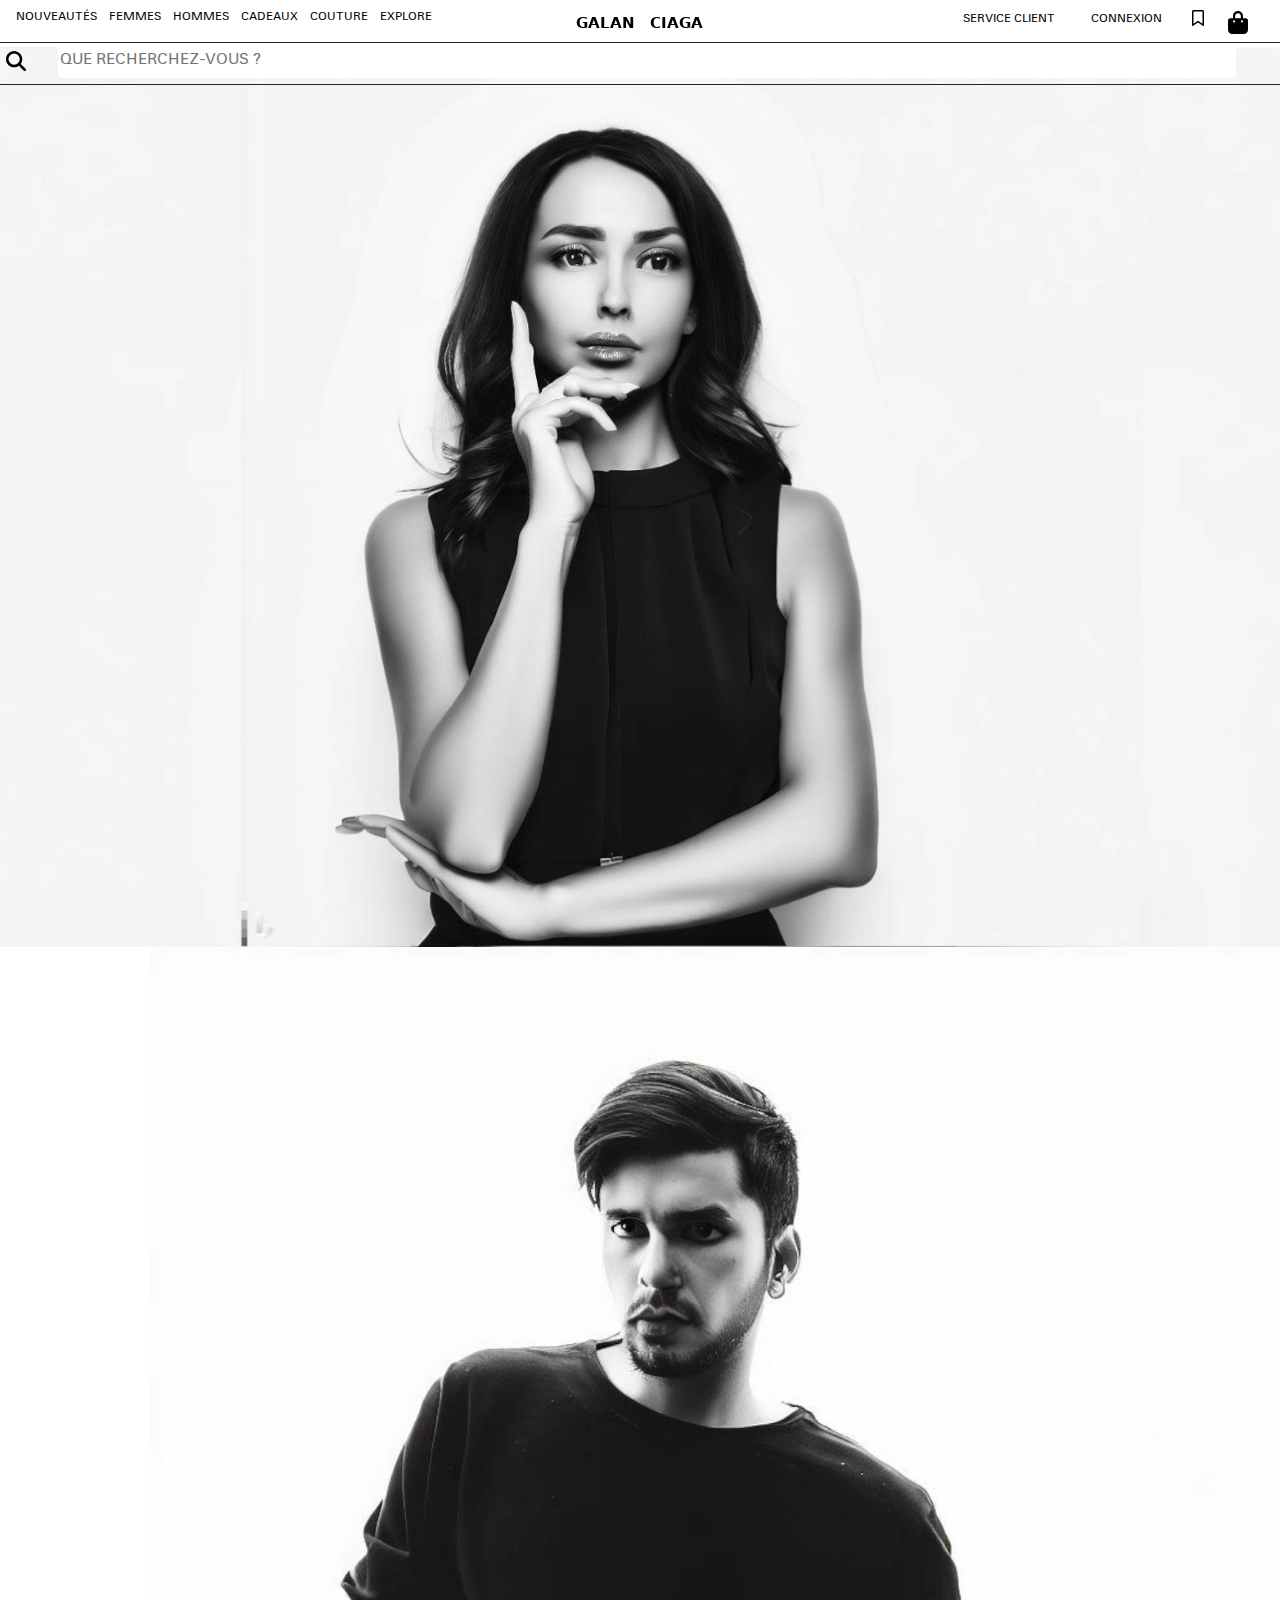
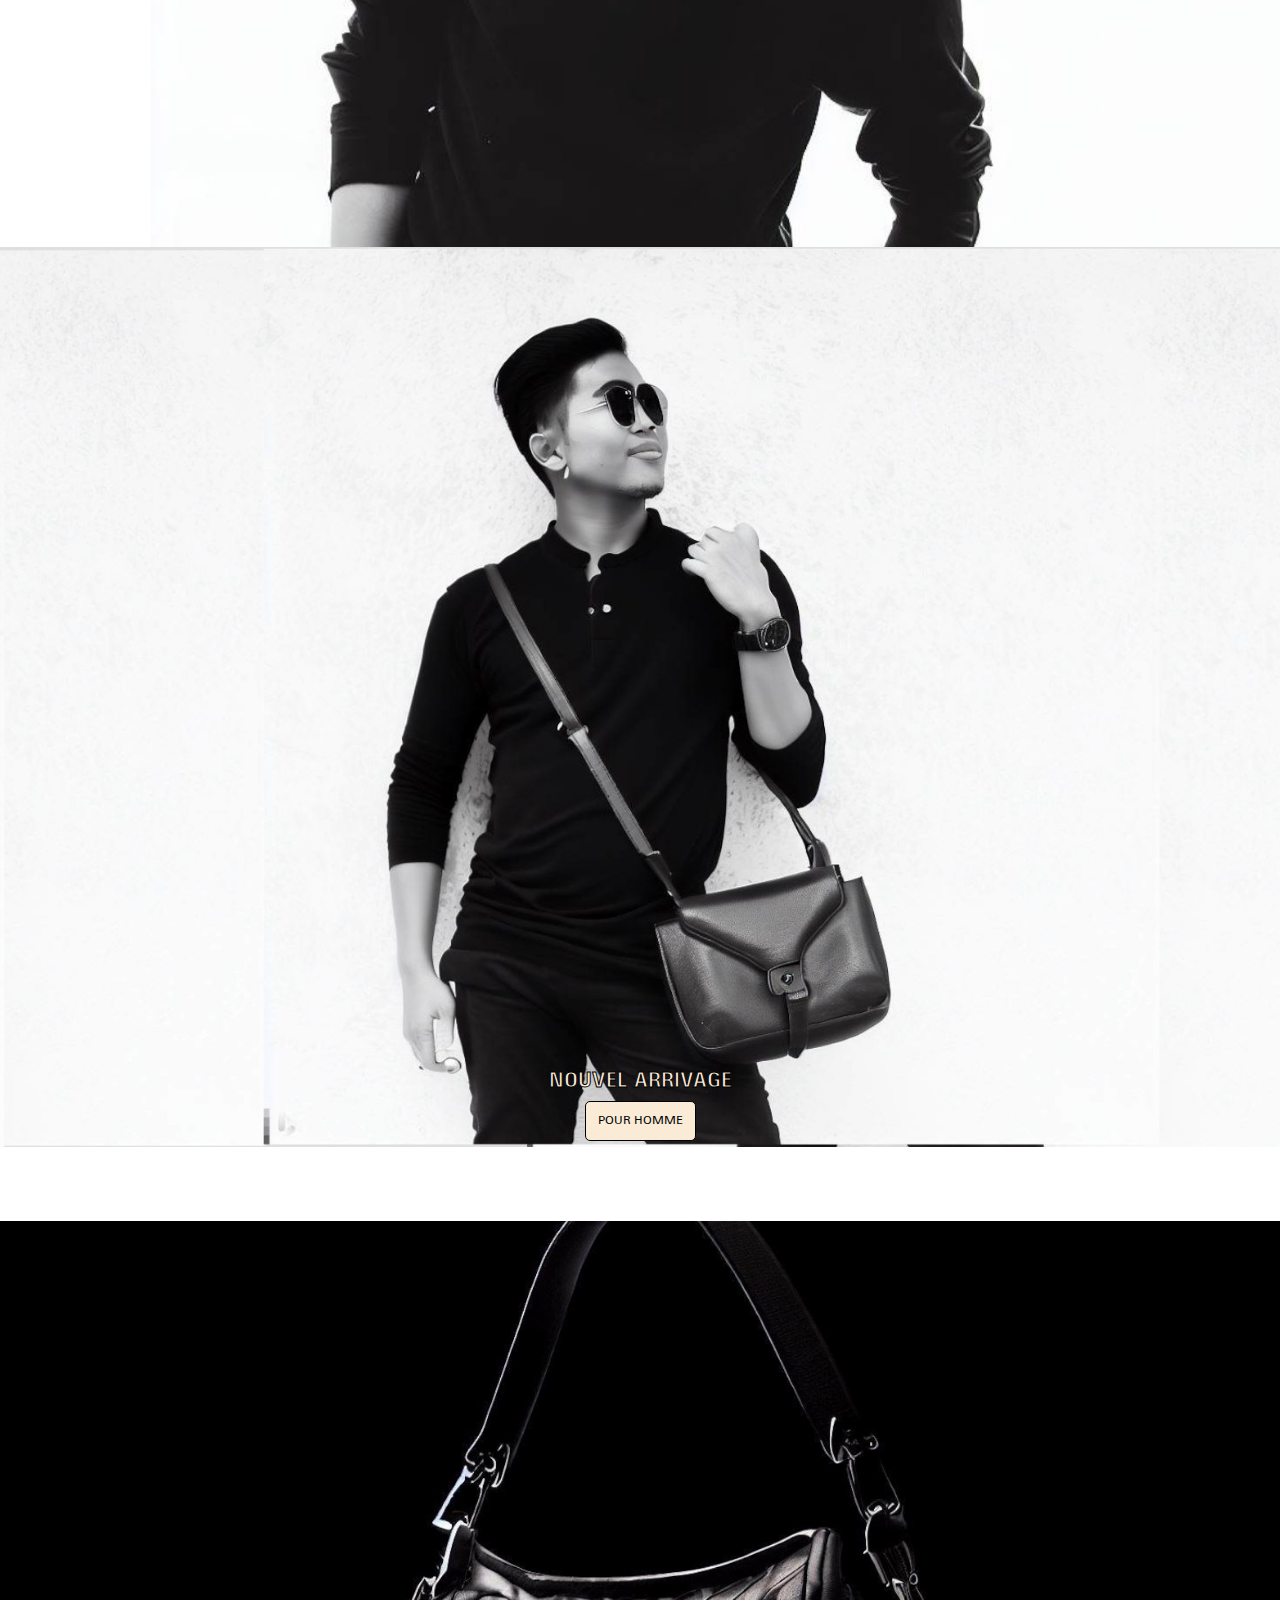
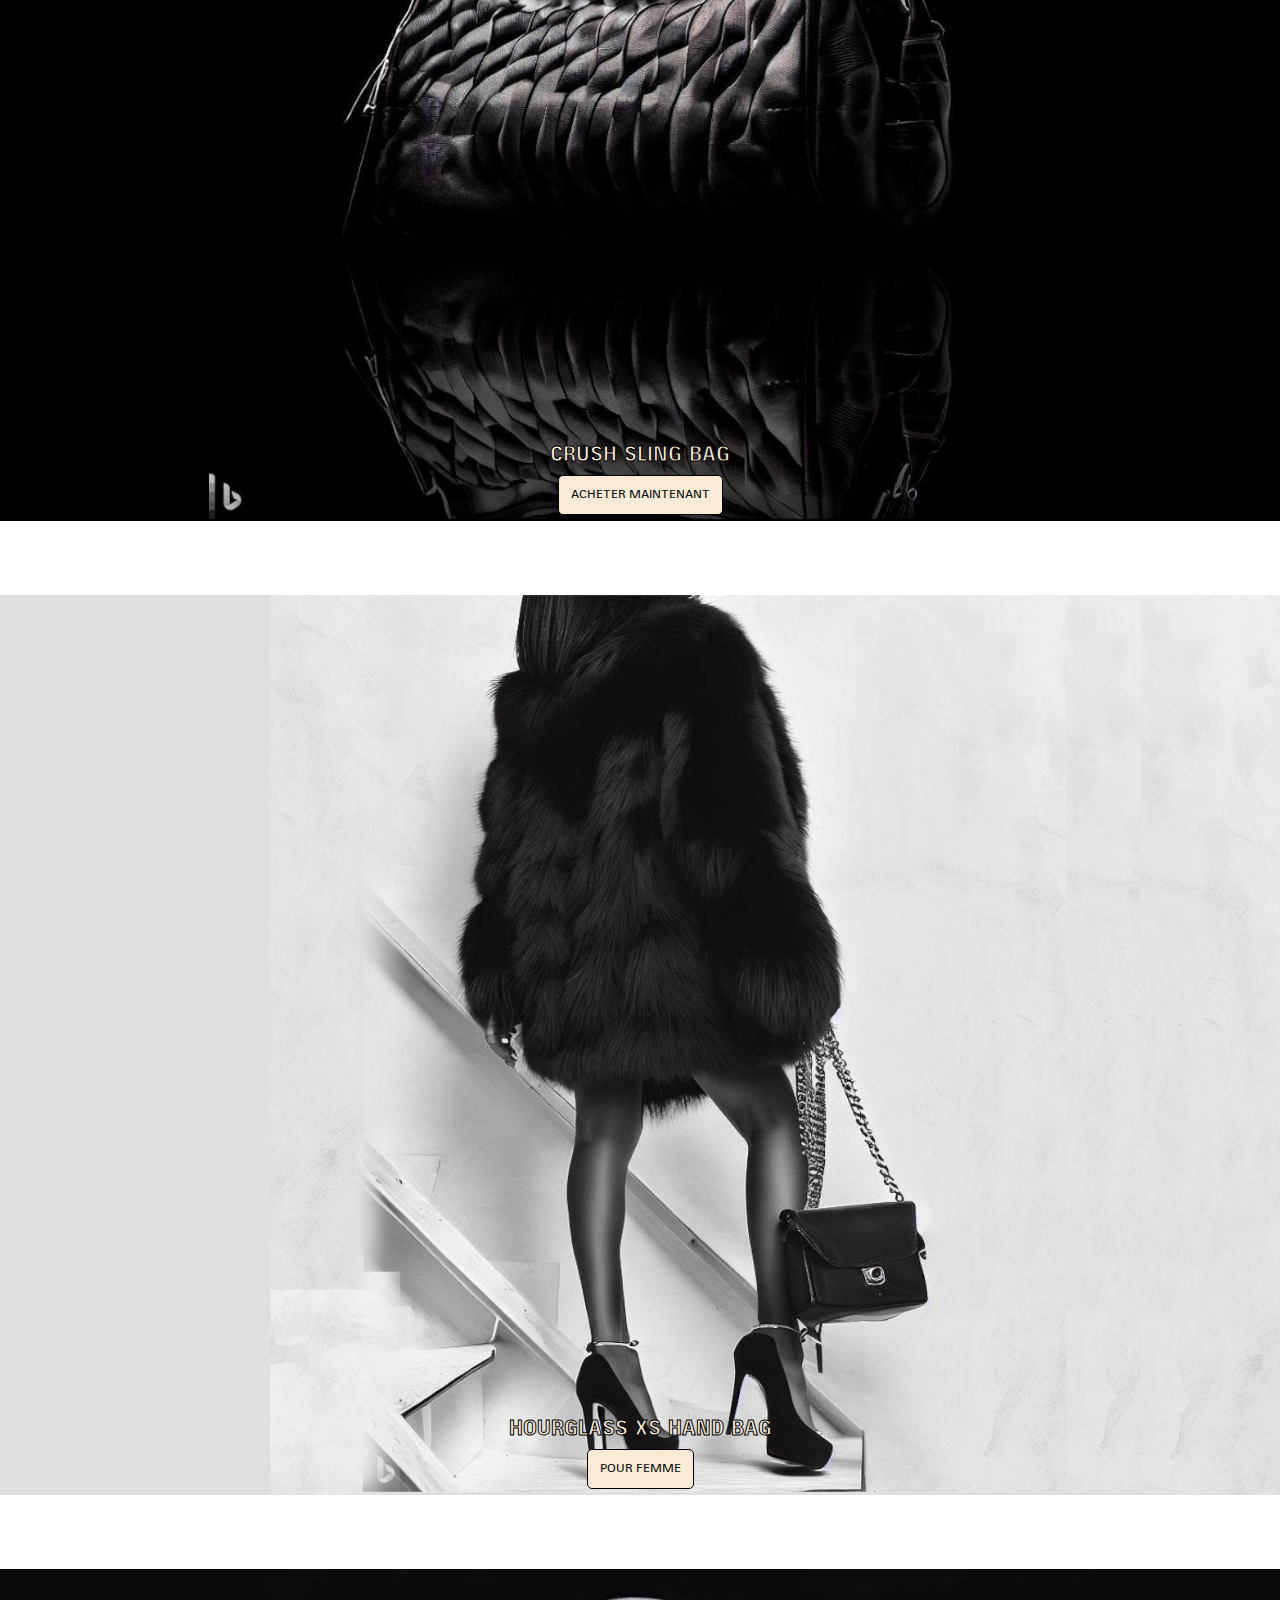
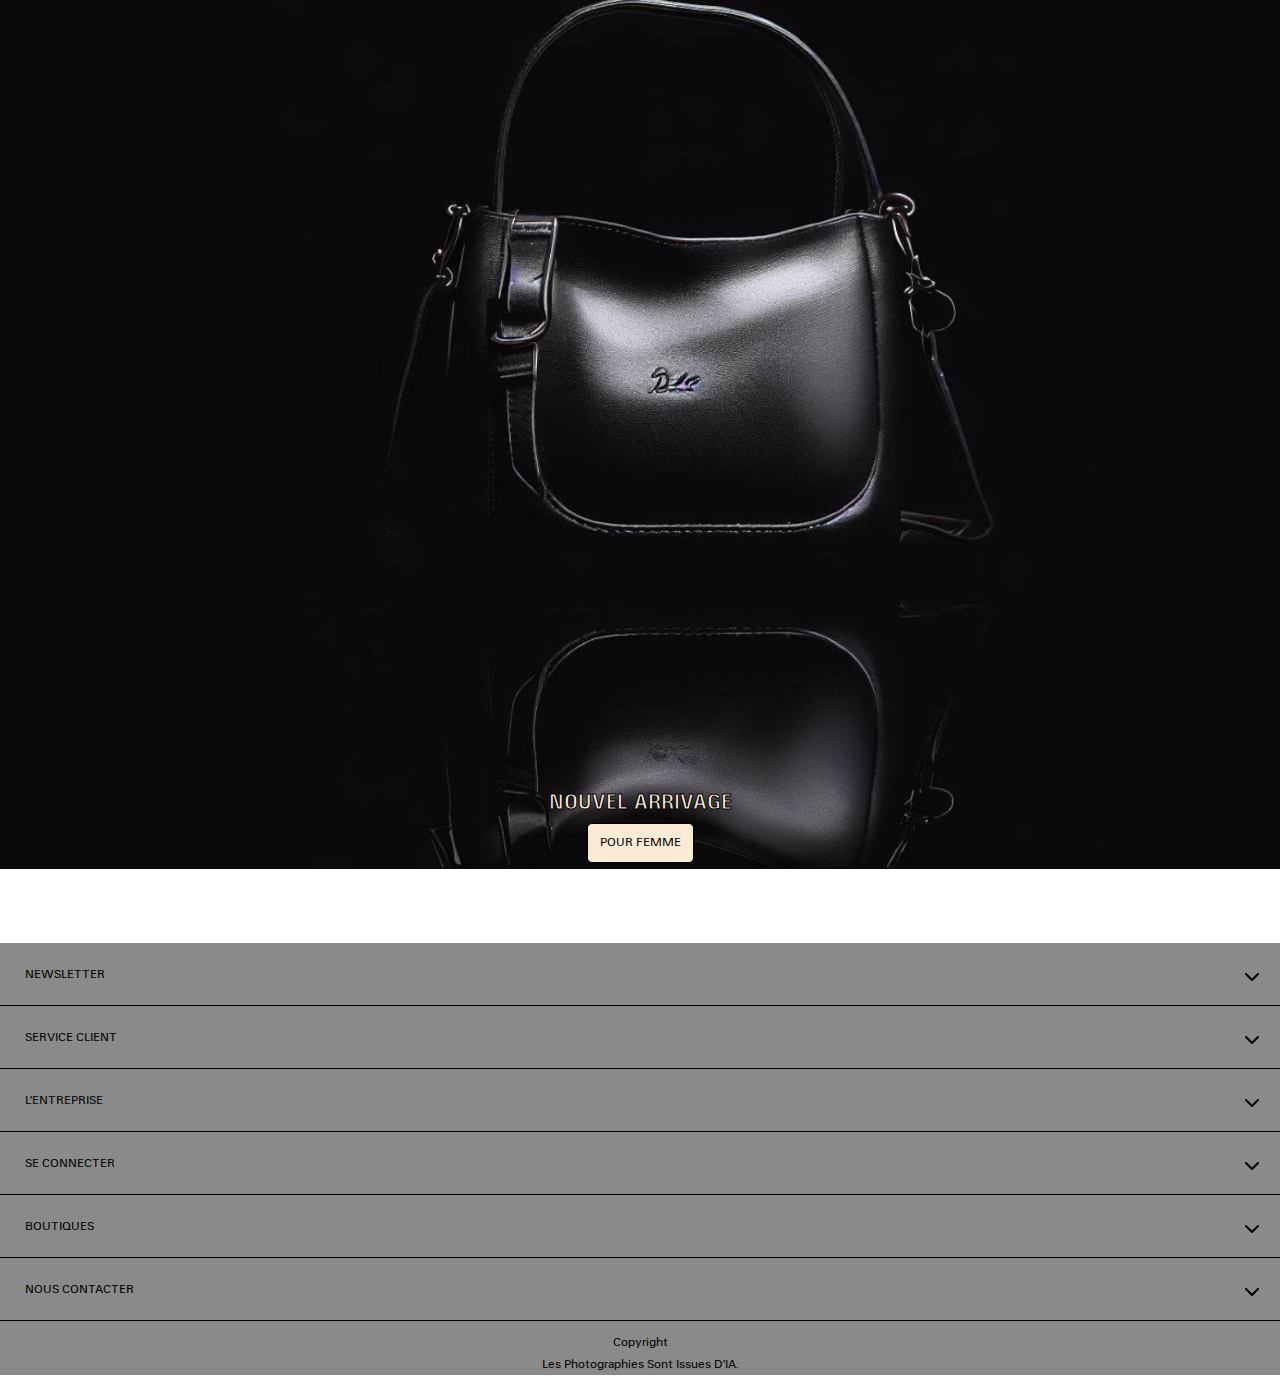
==== commit 142538a5: "Correctif important sur l'ajout de la nav bar en position fixe." ====
--- a/index.html
+++ b/index.html
@@ -966,7 +966,7 @@
             </div>
         </div>
 
-        <div class="head__container-bloc2  mt-2 pb-2 border-bottom border-dark border-1">
+        <div class="head__container-bloc2 pb-2 border-bottom border-dark border-1">
             <div class="glass mx-2 my-auto">
                 <img src="./assets/svg/magnifying-glass-solid.svg" alt="searching">
             </div>
--- a/assets/css/navigation_mobile.css
+++ b/assets/css/navigation_mobile.css
@@ -1,6 +1,7 @@
 .menu-burger {
+    margin-top: 9px;
     width: 25px;
-    height: 25px;    
+    height: 25px;   
     cursor: pointer;
 }
     .burger-line1, .burger-line2, .burger-line3 {
@@ -26,7 +27,7 @@
 .logo {
     position: absolute;
     left: calc(50% - 128px/ 2 );
-    top: 15px;
+    top: 8px;
     cursor: pointer;
     
 }
@@ -34,7 +35,7 @@
 .main_navigation_window {
     position: absolute;
     left: -1000px;
-    top: 101px;
+    top: 42px;
     border: 1px black solid;
     background-color: var(--bs-white);
     padding :2px;
@@ -170,25 +171,20 @@
         }
 
 
-
-
-
-
-
-
-
-
-
 .flag, .login, .client {
     text-transform: uppercase;
     display: none;
 }
+
+
 .cart img,
 .glass img {
+    margin-right: 20px;
     cursor: pointer;
     width: 20px;
     margin-top: 8px;
 }
+
 .input input {
     border-radius: 5px;
     border: 1px rgba(0, 0, 0, 0.076) solid;
@@ -204,13 +200,20 @@
     display: flex;
     flex-direction: row;
     justify-content: space-between;
+    position: fixed;
+    top: -6px;
+    width: 100vw;
+    background-color: rgb(255, 255, 255);
+    z-index: 3;
 }
     .head__container-bloc2 {
+        position: relative;
         display: flex;
         flex-direction: row;
         text-transform: uppercase;
-    }
-    .head__container-bloc3 {
+        top: 98px;
+    }
+    .head__container-bloc3 {   
         overflow: hidden;
         padding-right: 20px;
     }
@@ -396,4 +399,5 @@
 
 .level-3 {
     background-color: rgb(238, 234, 229);
-}+}
+
--- a/assets/css/navigation_desktop.css
+++ b/assets/css/navigation_desktop.css
@@ -181,7 +181,9 @@
     }
 
 
-    
+    .head__container-bloc2 {
+        top: 38px;
+    }
     
 
 }